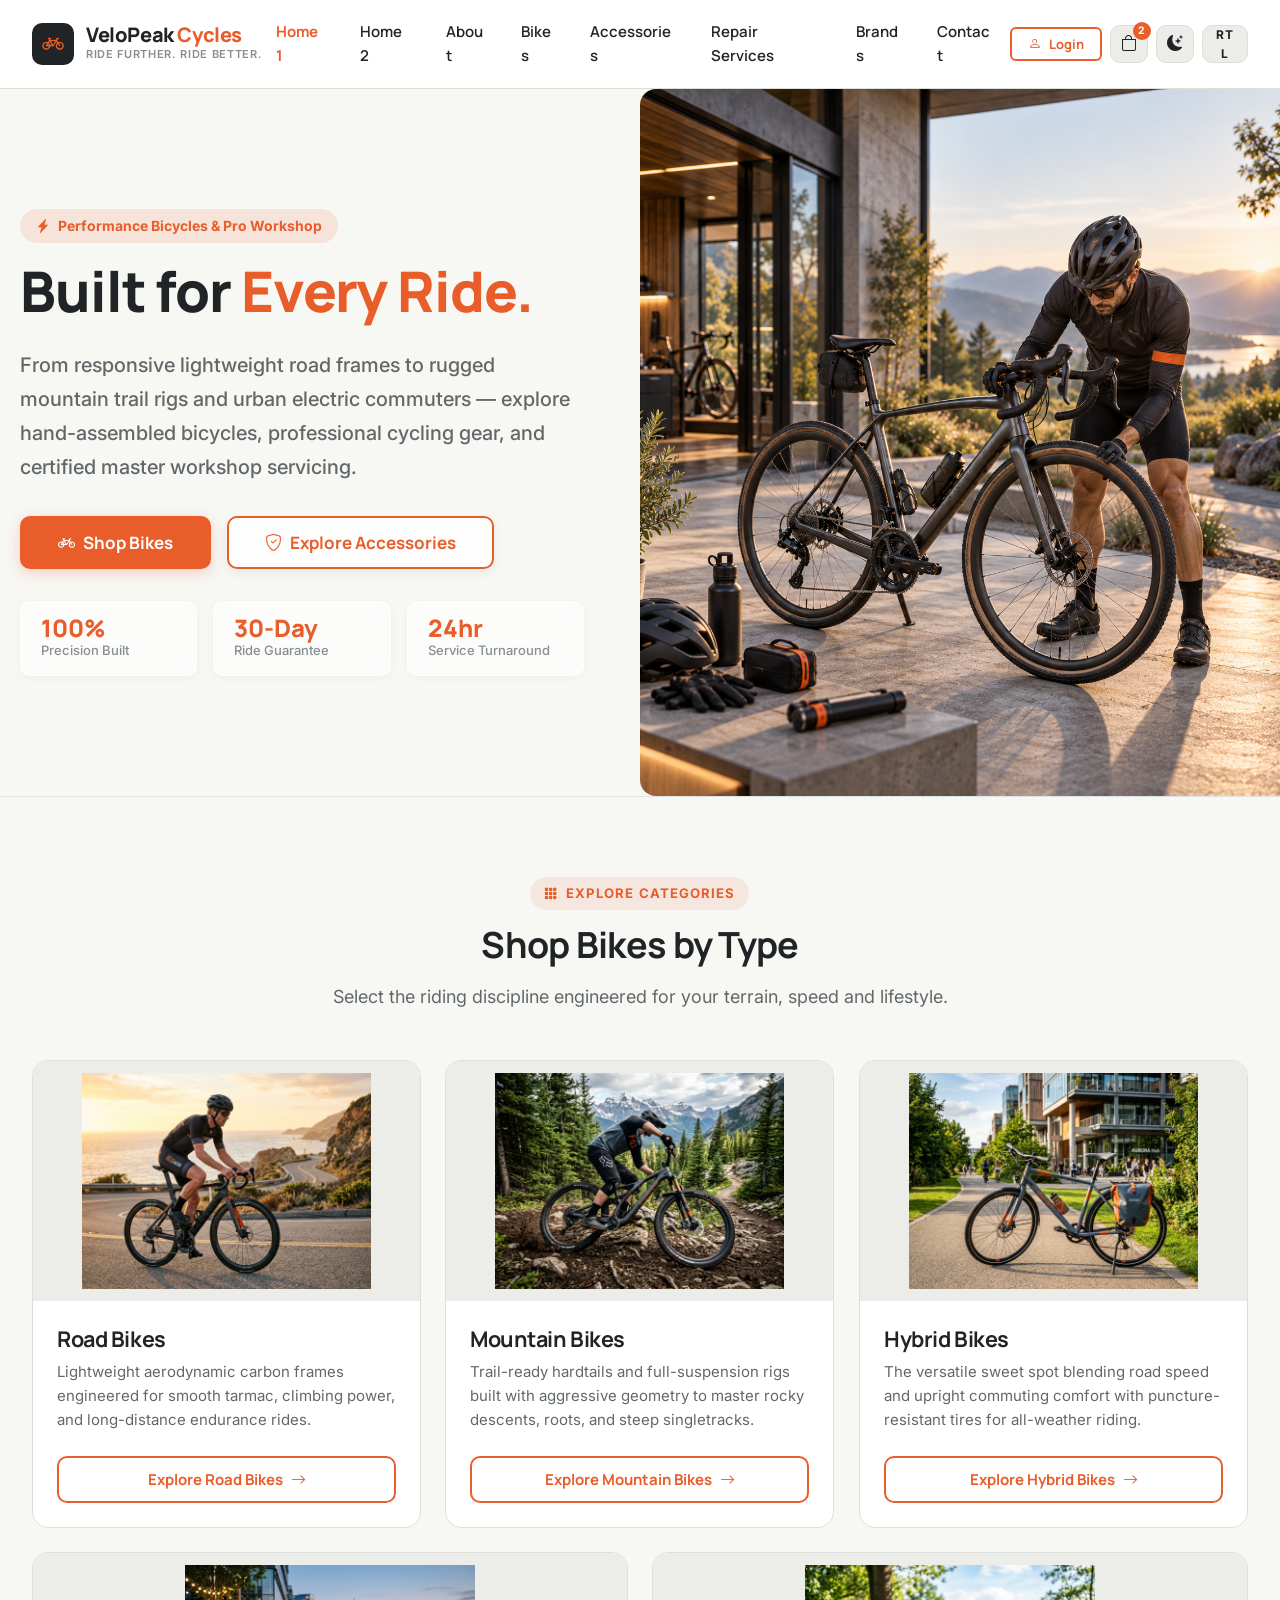
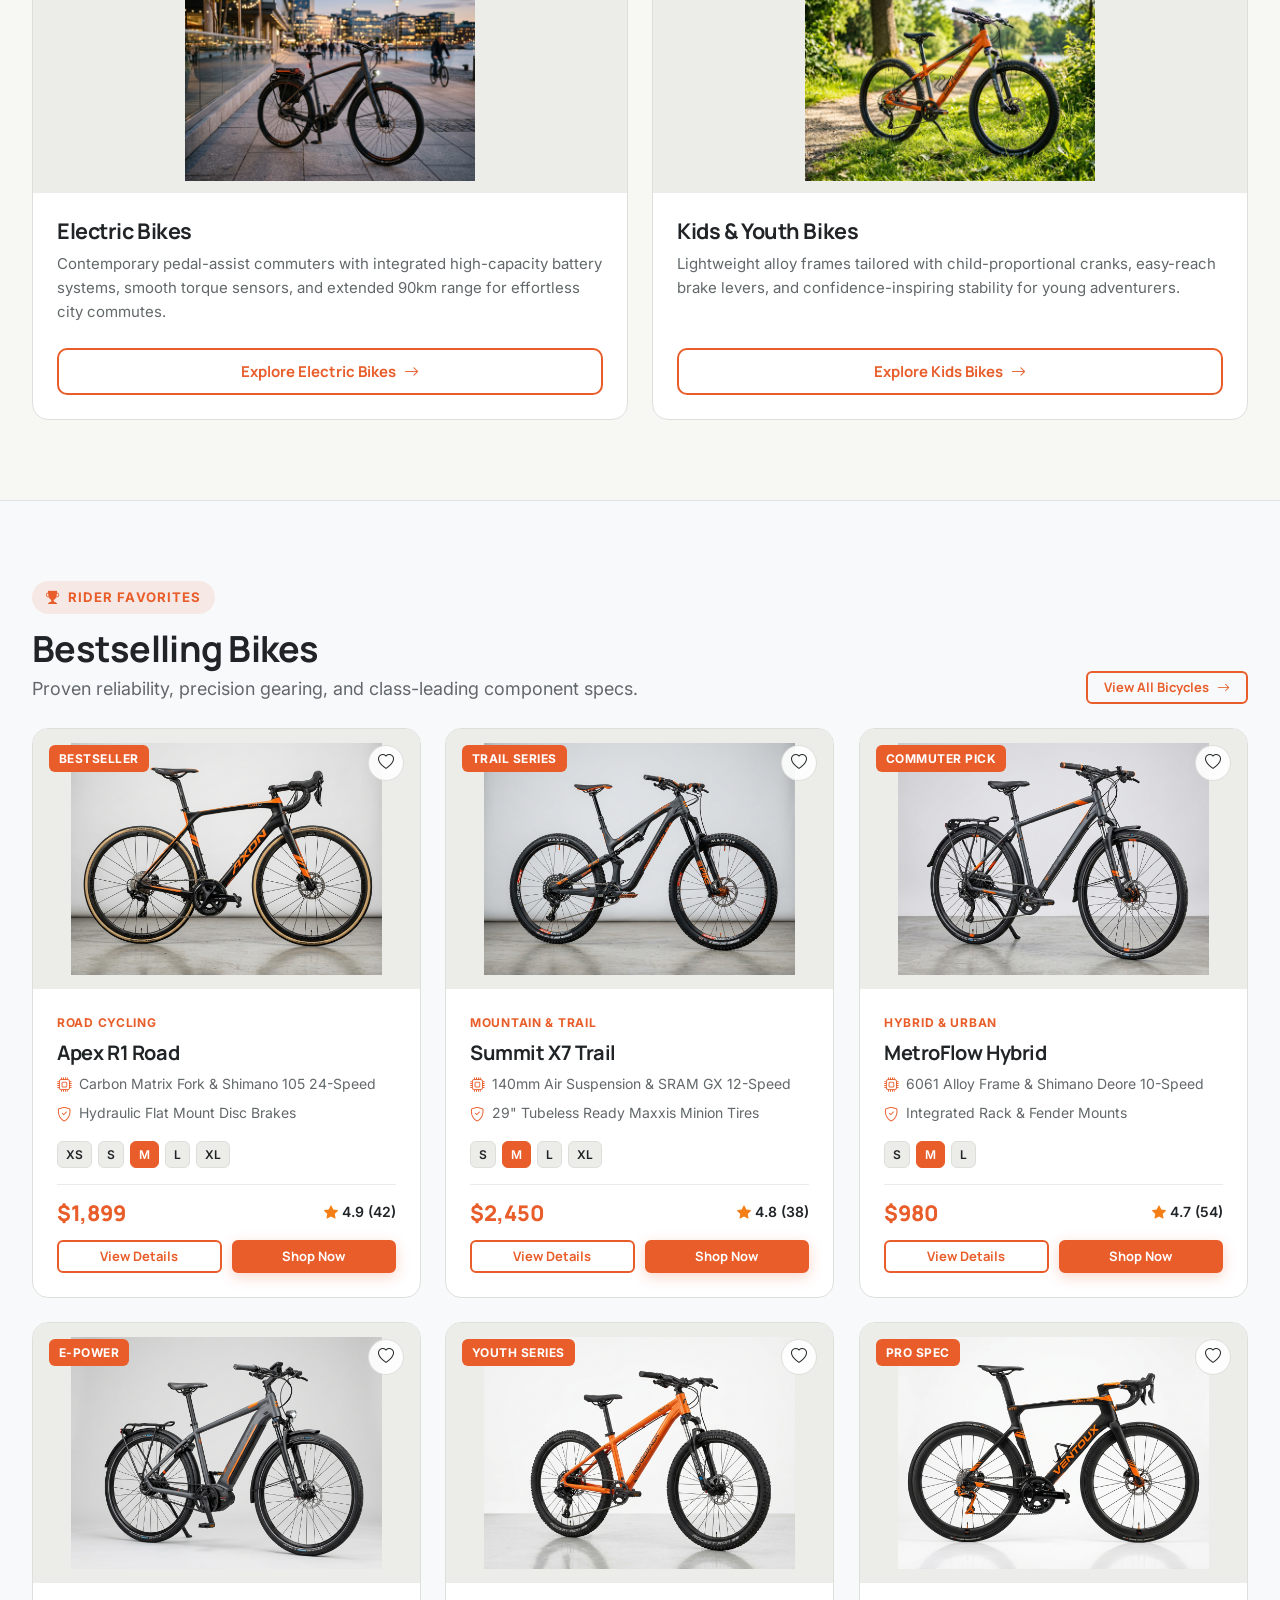
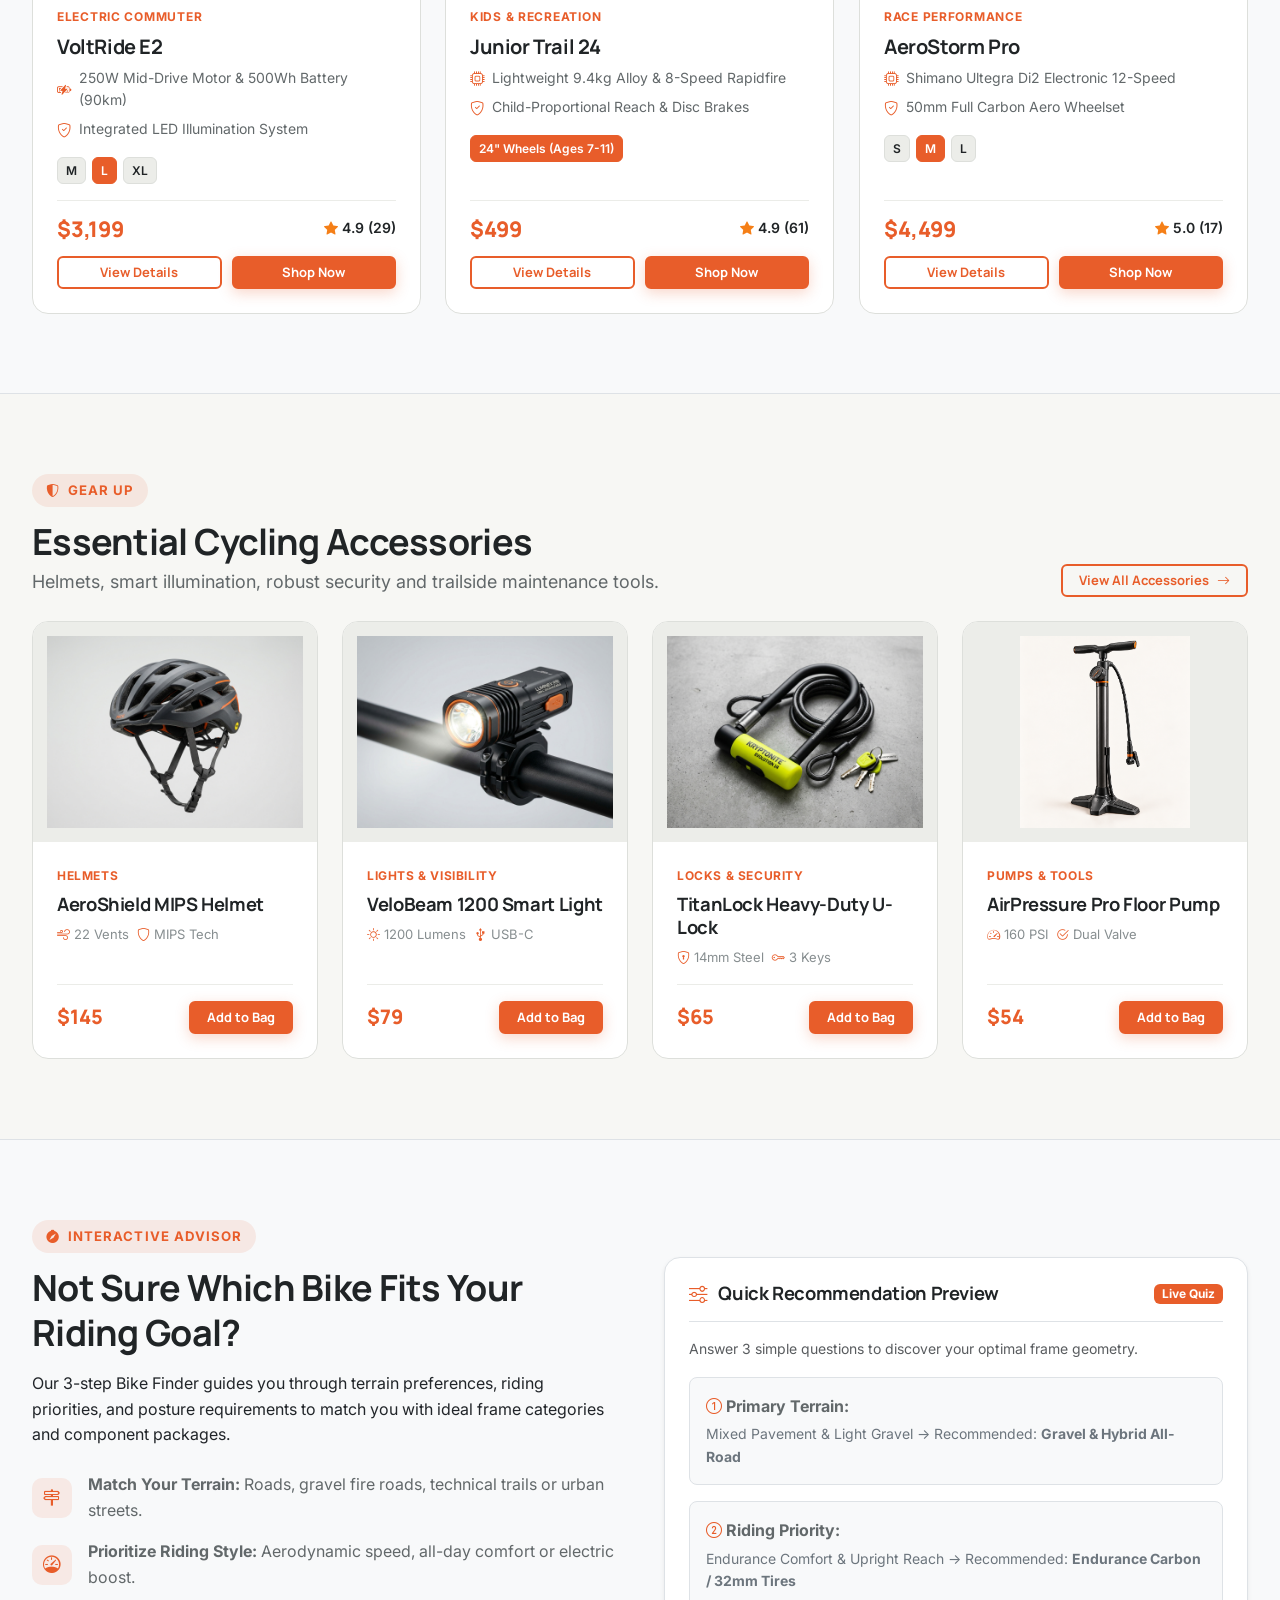
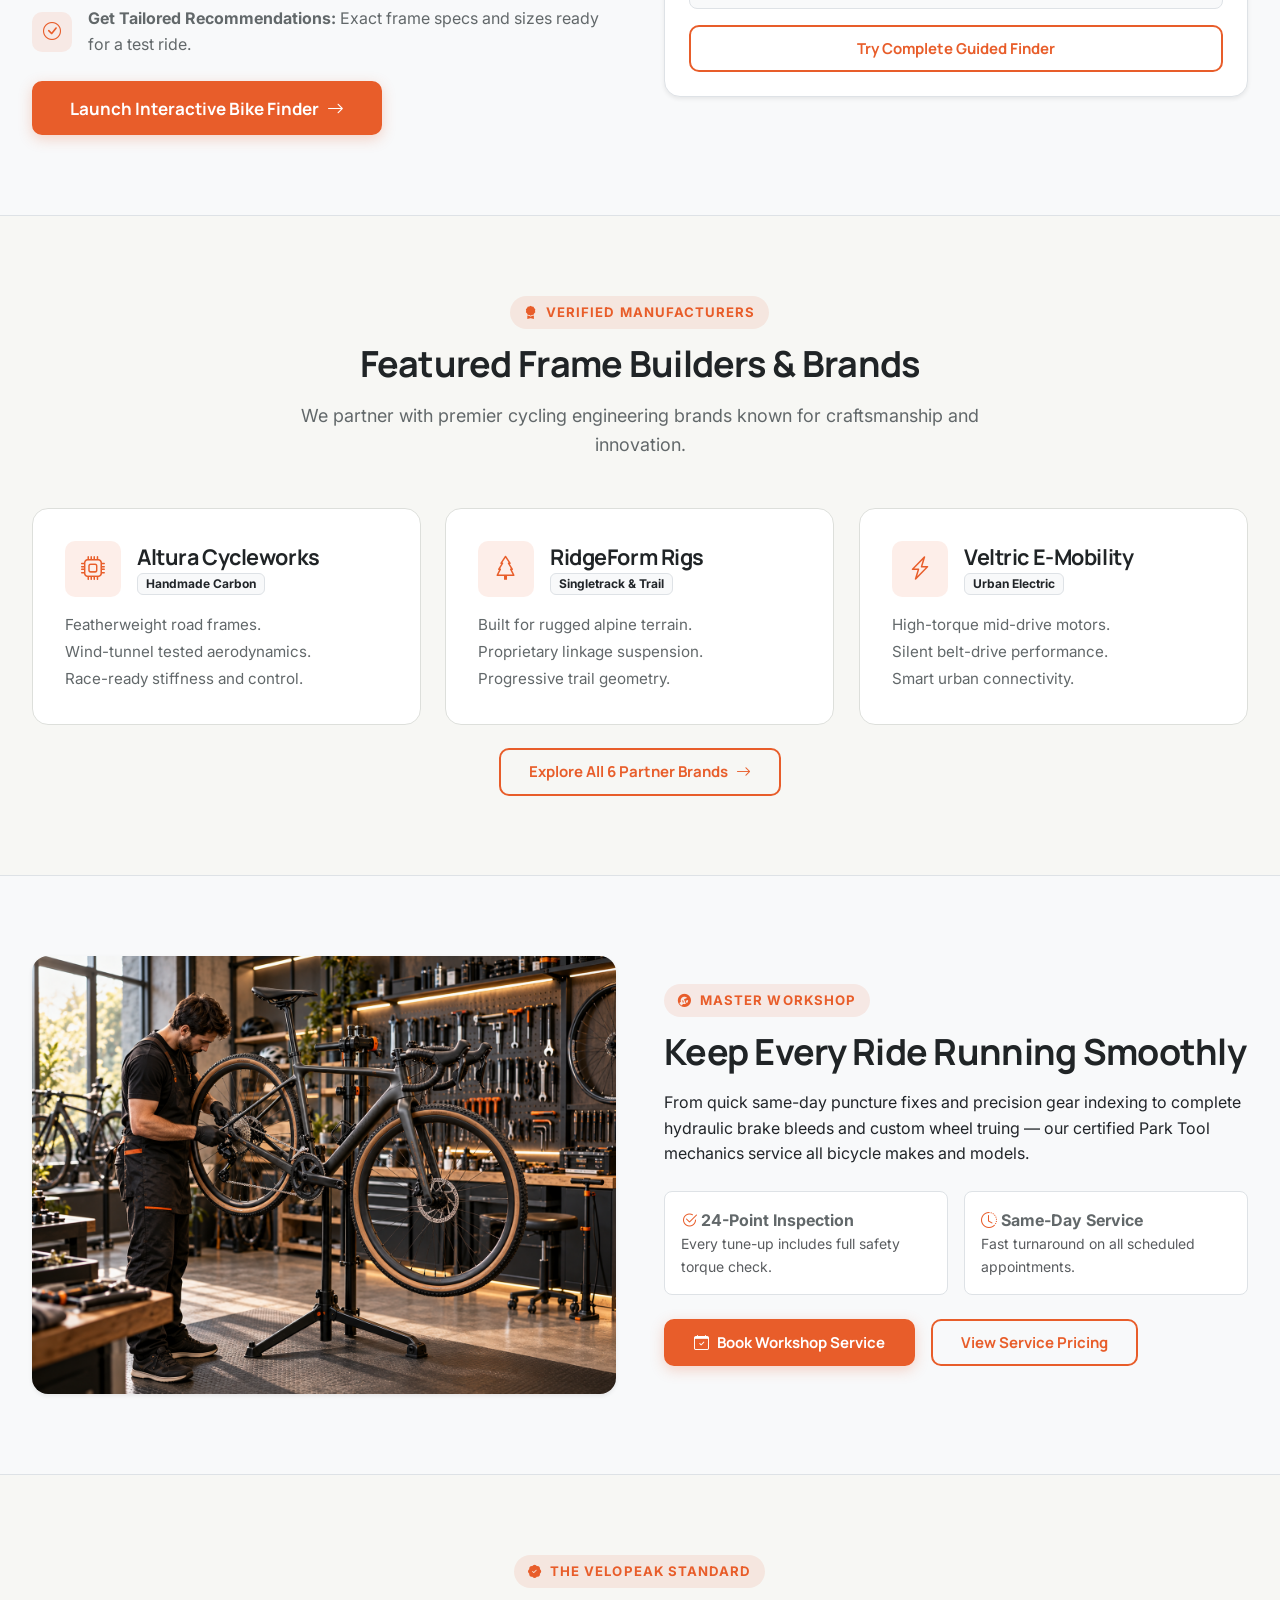
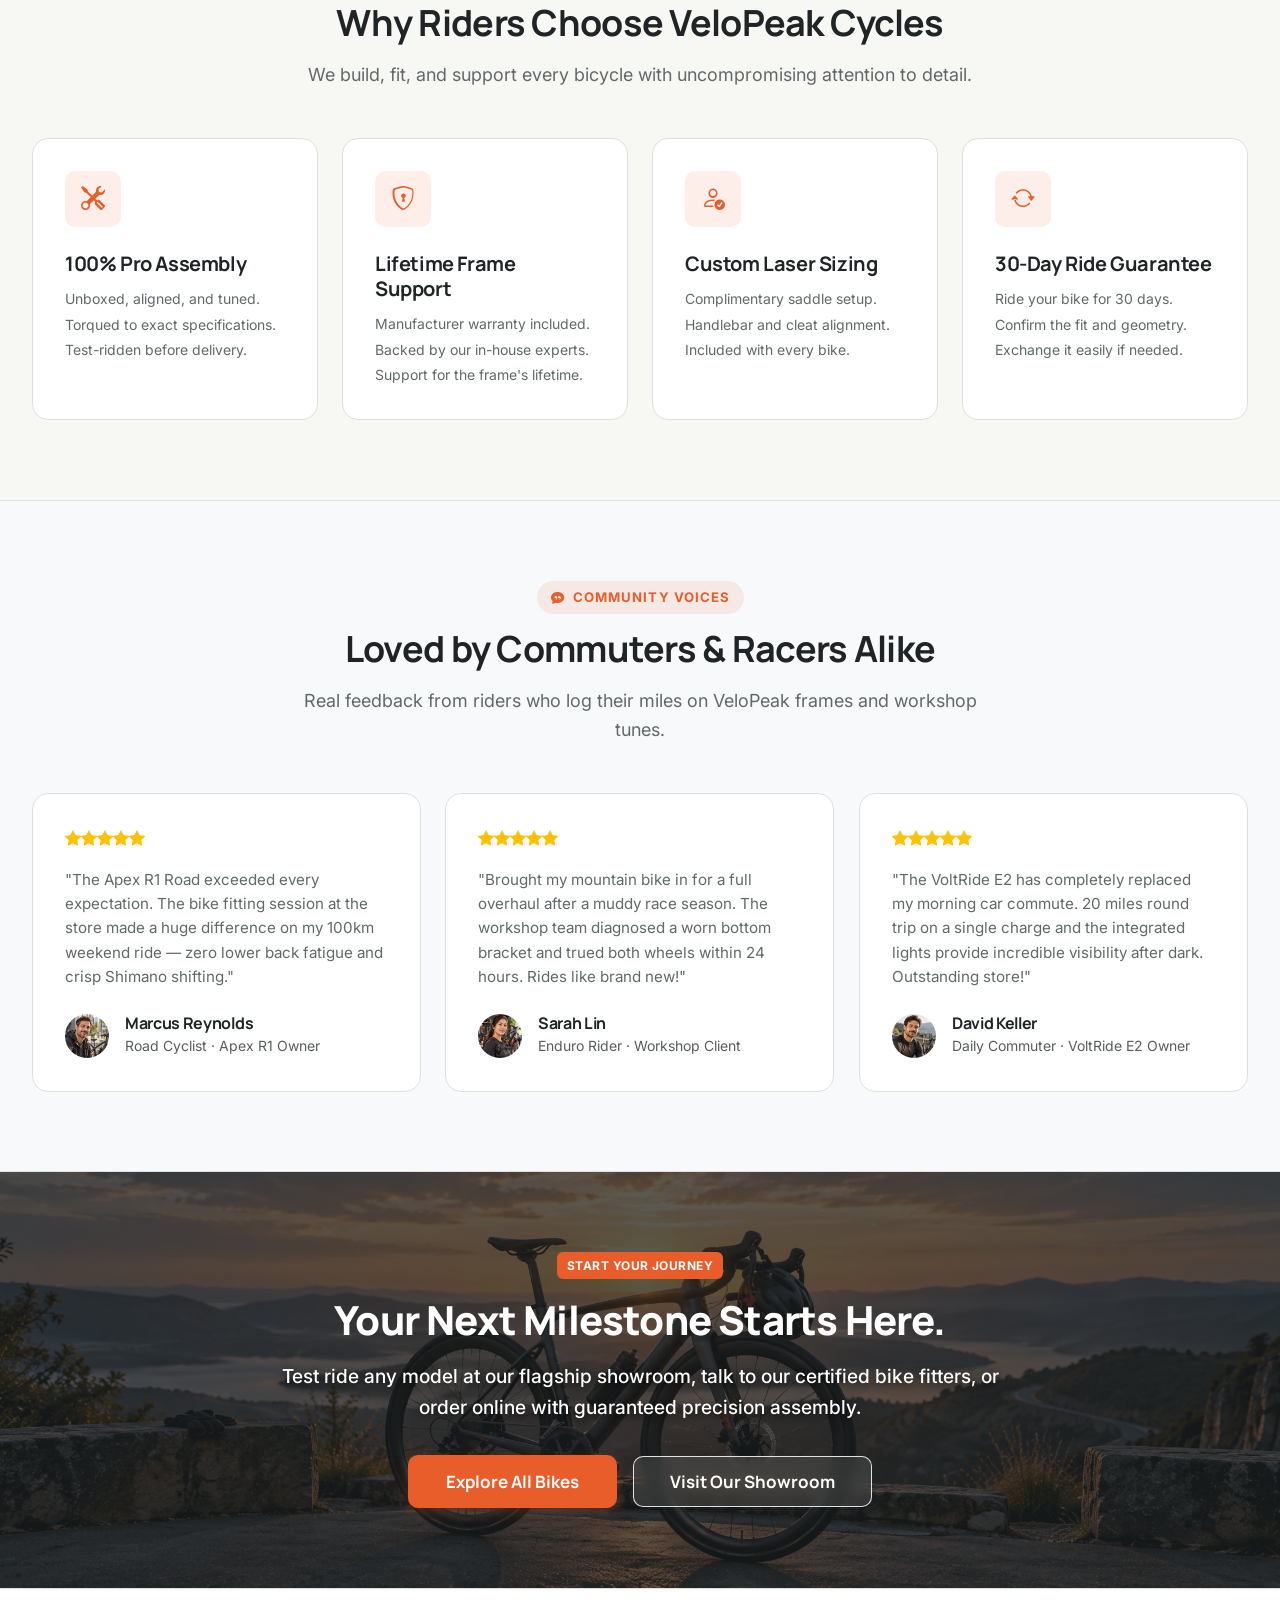
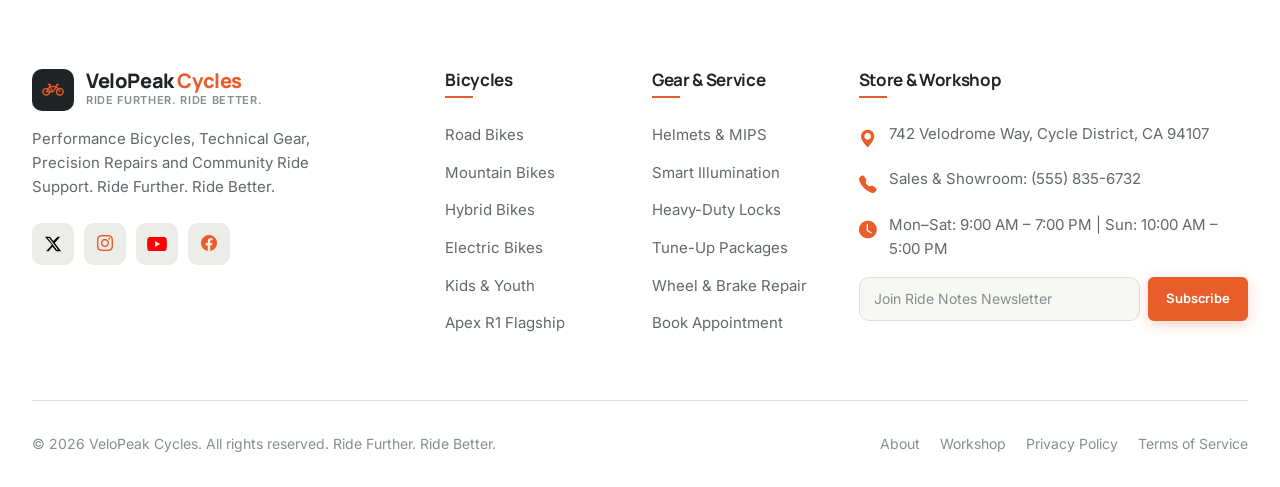
==== index.html @ 01ef1c29 "initial changes committed" ====
<!DOCTYPE html>
<html lang="en" data-theme="light" dir="ltr">

<head>
  <meta charset="UTF-8">
  <meta name="viewport" content="width=device-width, initial-scale=1.0">
  <title>VeloPeak Cycles | Premium Bicycles, Cycling Gear & Master Workshop</title>
  <meta name="description"
    content="Ride Further. Ride Better. VeloPeak Cycles offers premium Road, Mountain, Hybrid, Electric and Kids bikes, cycling accessories, and certified repair services.">

  <!-- Favicon -->
  <link rel="icon" type="image/svg+xml" href="assets/images/favicon.svg">
  <link rel="apple-touch-icon" href="assets/images/favicon.svg">

  <!-- Bootstrap 5 CSS & Bootstrap Icons -->
  <link href="https://cdn.jsdelivr.net/npm/bootstrap@5.3.3/dist/css/bootstrap.min.css" rel="stylesheet">
  <link rel="stylesheet" href="https://cdn.jsdelivr.net/npm/bootstrap-icons@1.11.3/font/bootstrap-icons.min.css">

  <!-- Modular CSS Architecture -->
  <link rel="stylesheet" href="css/main.css">
  <link rel="stylesheet" href="css/header.css">
  <link rel="stylesheet" href="css/buttons.css">
  <link rel="stylesheet" href="css/bikes.css">
  <link rel="stylesheet" href="css/accessories.css">
  <link rel="stylesheet" href="css/services.css">
  <link rel="stylesheet" href="css/filters.css">
  <link rel="stylesheet" href="css/forms.css">
  <link rel="stylesheet" href="css/auth.css">
  <link rel="stylesheet" href="css/footer.css">
  <link rel="stylesheet" href="css/dark-theme.css">
  <link rel="stylesheet" href="css/rtl.css">
  <link rel="stylesheet" href="css/desktop.css">
  <link rel="stylesheet" href="css/tablet.css">
  <link rel="stylesheet" href="css/mobile.css">
</head>

<body>

  <!-- ==================== HEADER ==================== -->
  <header class="site-header">
    <div class="site-container">
      <nav class="navbar navbar-expand-lg navbar-light">
        <!-- Brand Logo & Tagline -->
        <a class="navbar-brand" href="index.html" id="brand-logo-link">
          <div class="brand-logo-icon">
            <i class="bi bi-bicycle"></i>
          </div>
          <div class="brand-text-group">
            <span class="brand-name">VeloPeak <span>Cycles</span></span>
            <span class="brand-tagline">Ride Further. Ride Better.</span>
          </div>
        </a>

        <!-- Desktop Navigation -->
        <div class="collapse navbar-collapse justify-content-center" id="navbarMain">
          <ul class="navbar-nav mb-2 mb-lg-0 gap-1">
            <li class="nav-item">
              <a class="nav-link active" href="index.html" id="nav-home-1">Home 1</a>
            </li>
            <li class="nav-item">
              <a class="nav-link" href="home-2.html" id="nav-home-2">Home 2</a>
            </li>
            <li class="nav-item">
              <a class="nav-link" href="about.html" id="nav-about">About</a>
            </li>
            <li class="nav-item">
              <a class="nav-link" href="bikes.html" id="nav-bikes">Bikes</a>
            </li>
            <li class="nav-item">
              <a class="nav-link" href="accessories.html" id="nav-accessories">Accessories</a>
            </li>
            <li class="nav-item">
              <a class="nav-link" href="services.html" id="nav-services">Repair Services</a>
            </li>
            <li class="nav-item">
              <a class="nav-link" href="brands.html" id="nav-brands">Brands</a>
            </li>
            <li class="nav-item">
              <a class="nav-link" href="contact.html" id="nav-contact">Contact</a>
            </li>
          </ul>
        </div>

        <!-- Controls: Login, Theme, RTL, Cart, Mobile Toggle -->
        <div class="header-actions">
          <a href="login.html" class="btn-custom btn-secondary-custom btn-sm-custom d-none d-sm-inline-flex"
            id="header-login-btn">
            <i class="bi bi-person"></i> Login
          </a>

          <a href="bikes.html" class="header-action-btn" title="View Cart" id="header-cart-btn">
            <i class="bi bi-bag"></i>
            <span class="badge-pill cart-count-badge">2</span>
          </a>

          <button type="button" class="header-action-btn theme-toggle-btn" title="Toggle Dark/Light Mode"
            id="theme-toggle">
            <i class="bi bi-moon-stars-fill"></i>
          </button>

          <button type="button" class="header-action-btn rtl-toggle-btn" title="Toggle RTL/LTR" id="rtl-toggle">
            <span>RTL</span>
          </button>

          <button class="navbar-toggler header-action-btn d-lg-none" type="button" data-bs-toggle="offcanvas"
            data-bs-target="#mobileMenuOffcanvas" aria-controls="mobileMenuOffcanvas" aria-label="Toggle navigation"
            id="mobile-menu-btn">
            <i class="bi bi-list fs-5"></i>
          </button>
        </div>
      </nav>
    </div>
  </header>

  <!-- Mobile Offcanvas Menu -->
  <div class="offcanvas offcanvas-start" tabindex="-1" id="mobileMenuOffcanvas" aria-labelledby="mobileMenuLabel">
    <div class="offcanvas-header">
      <div class="d-flex align-items-center gap-2">
        <div class="brand-logo-icon" style="width:36px;height:36px;font-size:1.1rem;">
          <i class="bi bi-bicycle"></i>
        </div>
        <div class="brand-text-group">
          <span class="brand-name fs-5">VeloPeak <span>Cycles</span></span>
          <span class="brand-tagline">Ride Further. Ride Better.</span>
        </div>
      </div>
      <button type="button" class="btn-close text-reset" data-bs-dismiss="offcanvas" aria-label="Close"></button>
    </div>
    <div class="offcanvas-body">
      <div class="d-flex flex-column mb-4">
        <a class="offcanvas-nav-link active" href="index.html">Home 1 <i class="bi bi-chevron-right"></i></a>
        <a class="offcanvas-nav-link" href="home-2.html">Home 2 <i class="bi bi-chevron-right"></i></a>
        <a class="offcanvas-nav-link" href="about.html">About <i class="bi bi-chevron-right"></i></a>
        <a class="offcanvas-nav-link" href="bikes.html">Bikes <i class="bi bi-chevron-right"></i></a>
        <a class="offcanvas-nav-link" href="accessories.html">Accessories <i class="bi bi-chevron-right"></i></a>
        <a class="offcanvas-nav-link" href="services.html">Repair Services <i class="bi bi-chevron-right"></i></a>
        <a class="offcanvas-nav-link" href="brands.html">Brands <i class="bi bi-chevron-right"></i></a>
        <a class="offcanvas-nav-link" href="contact.html">Contact <i class="bi bi-chevron-right"></i></a>
      </div>
      <div class="mt-auto pt-3 border-top header-actions-drawer">
        <a href="login.html" class="btn-custom btn-secondary-custom btn-sm-custom">
          <i class="bi bi-person"></i> Login
        </a>
        <a href="bikes.html" class="header-action-btn" title="View Cart">
          <i class="bi bi-bag"></i>
          <span class="badge-pill cart-count-badge">2</span>
        </a>
        <button type="button" class="header-action-btn theme-toggle-btn" title="Toggle Dark/Light Mode">
          <i class="bi bi-moon-stars-fill"></i>
        </button>
        <button type="button" class="header-action-btn rtl-toggle-btn" title="Toggle RTL/LTR">
          <span>RTL</span>
        </button>
      </div>
    </div>
  </div>

  <main>
    <!-- ==================== HERO SECTION ==================== -->
    <section class="hero-section home-split-hero border-bottom">
      <img src="assets/images/hero/home1-banner.png" alt="VeloPeak Performance Bicycles" class="hero-banner-bg">
      <div class="site-container">
        <div class="row align-items-center">
          <div class="col-lg-7 col-xl-6 hero-content hero-content-card">
            <div class="hero-tag">
              <i class="bi bi-lightning-charge-fill"></i> Performance Bicycles & Pro Workshop
            </div>
            <h1 class="hero-title">
              Built for <span>Every Ride.</span>
            </h1>
            <p class="hero-subtitle">
              From responsive lightweight road frames to rugged mountain trail rigs and urban electric commuters —
              explore hand-assembled bicycles, professional cycling gear, and certified master workshop servicing.
            </p>
            <div class="d-flex flex-wrap gap-3 mb-4">
              <a href="bikes.html" class="btn-custom btn-primary-custom btn-lg-custom" id="hero-shop-bikes-btn">
                <i class="bi bi-bicycle"></i> Shop Bikes
              </a>
              <a href="accessories.html" class="btn-custom btn-secondary-custom btn-lg-custom"
                id="hero-explore-acc-btn">
                <i class="bi bi-shield-check"></i> Explore Accessories
              </a>
            </div>

            <!-- Stats Bar -->
            <div class="row g-3 pt-2 hero-stats-row">
              <div class="col-4">
                <div class="hero-stat-badge">
                  <div class="hero-stat-number">100%</div>
                  <div class="hero-stat-label">Precision Built</div>
                </div>
              </div>
              <div class="col-4">
                <div class="hero-stat-badge">
                  <div class="hero-stat-number">30-Day</div>
                  <div class="hero-stat-label">Ride Guarantee</div>
                </div>
              </div>
              <div class="col-4">
                <div class="hero-stat-badge">
                  <div class="hero-stat-number">24hr</div>
                  <div class="hero-stat-label">Service Turnaround</div>
                </div>
              </div>
            </div>
          </div>
        </div>
      </div>
    </section>

    <!-- ==================== 1. SHOP BIKES BY TYPE ==================== -->
    <section class="section-padding" id="categories-section">
      <div class="site-container">
        <div class="section-header text-center">
          <span class="section-badge"><i class="bi bi-grid-3x3-gap-fill"></i> Explore Categories</span>
          <h2 class="section-title">Shop Bikes by Type</h2>
          <p class="section-subtitle">Select the riding discipline engineered for your terrain, speed and lifestyle.</p>
        </div>

        <div class="row g-4 home-category-grid">
          <!-- Road Bikes -->
          <div class="col-lg-4 col-md-6">
            <div class="category-card">
              <div class="category-card-img-wrapper">
                <img src="assets/images/bikes/cat-road.jpg" alt="Road Bikes" class="category-card-img">
              </div>
              <div class="category-card-body">
                <h3 class="category-card-title">Road Bikes</h3>
                <p class="category-card-desc">Lightweight aerodynamic carbon frames engineered for smooth tarmac,
                  climbing power, and long-distance endurance rides.</p>
                <div class="category-card-footer">
                  <a href="bikes.html?type=road" class="btn-custom btn-secondary-custom w-100">Explore Road Bikes <i
                      class="bi bi-arrow-right"></i></a>
                </div>
              </div>
            </div>
          </div>

          <!-- Mountain Bikes -->
          <div class="col-lg-4 col-md-6">
            <div class="category-card">
              <div class="category-card-img-wrapper">
                <img src="assets/images/bikes/cat-mountain.jpg" alt="Mountain Bikes" class="category-card-img">
              </div>
              <div class="category-card-body">
                <h3 class="category-card-title">Mountain Bikes</h3>
                <p class="category-card-desc">Trail-ready hardtails and full-suspension rigs built with aggressive
                  geometry to master rocky descents, roots, and steep singletracks.</p>
                <div class="category-card-footer">
                  <a href="bikes.html?type=mountain" class="btn-custom btn-secondary-custom w-100">Explore Mountain
                    Bikes <i class="bi bi-arrow-right"></i></a>
                </div>
              </div>
            </div>
          </div>

          <!-- Hybrid Bikes -->
          <div class="col-lg-4 col-md-6">
            <div class="category-card">
              <div class="category-card-img-wrapper">
                <img src="assets/images/bikes/cat-hybrid.jpg" alt="Hybrid Bikes" class="category-card-img">
              </div>
              <div class="category-card-body">
                <h3 class="category-card-title">Hybrid Bikes</h3>
                <p class="category-card-desc">The versatile sweet spot blending road speed and upright commuting comfort
                  with puncture-resistant tires for all-weather riding.</p>
                <div class="category-card-footer">
                  <a href="bikes.html?type=hybrid" class="btn-custom btn-secondary-custom w-100">Explore Hybrid Bikes <i
                      class="bi bi-arrow-right"></i></a>
                </div>
              </div>
            </div>
          </div>

          <!-- Electric Bikes -->
          <div class="col-lg-6 col-md-6">
            <div class="category-card">
              <div class="category-card-img-wrapper">
                <img src="assets/images/bikes/cat-electric.jpg" alt="Electric Bikes" class="category-card-img">
              </div>
              <div class="category-card-body">
                <h3 class="category-card-title">Electric Bikes</h3>
                <p class="category-card-desc">Contemporary pedal-assist commuters with integrated high-capacity battery
                  systems, smooth torque sensors, and extended 90km range for effortless city commutes.</p>
                <div class="category-card-footer">
                  <a href="bikes.html?type=electric" class="btn-custom btn-secondary-custom w-100">Explore Electric
                    Bikes <i class="bi bi-arrow-right"></i></a>
                </div>
              </div>
            </div>
          </div>

          <!-- Kids Bikes -->
          <div class="col-lg-6 col-md-12">
            <div class="category-card">
              <div class="category-card-img-wrapper">
                <img src="assets/images/bikes/cat-kids.jpg" alt="Kids Bikes" class="category-card-img">
              </div>
              <div class="category-card-body">
                <h3 class="category-card-title">Kids & Youth Bikes</h3>
                <p class="category-card-desc">Lightweight alloy frames tailored with child-proportional cranks,
                  easy-reach brake levers, and confidence-inspiring stability for young adventurers.</p>
                <div class="category-card-footer">
                  <a href="bikes.html?type=kids" class="btn-custom btn-secondary-custom w-100">Explore Kids Bikes <i
                      class="bi bi-arrow-right"></i></a>
                </div>
              </div>
            </div>
          </div>
        </div>
      </div>
    </section>

    <!-- ==================== 2. BESTSELLING BIKES ==================== -->
    <section class="section-padding bg-light border-top border-bottom" id="bestselling-section">
      <div class="site-container">
        <div class="d-flex flex-wrap align-items-end justify-content-between mb-4">
          <div>
            <span class="section-badge"><i class="bi bi-trophy-fill"></i> Rider Favorites</span>
            <h2 class="section-title mb-1">Bestselling Bikes</h2>
            <p class="section-subtitle">Proven reliability, precision gearing, and class-leading component specs.</p>
          </div>
          <a href="bikes.html" class="btn-custom btn-secondary-custom btn-sm-custom mt-3 mt-md-0">
            View All Bicycles <i class="bi bi-arrow-right"></i>
          </a>
        </div>

        <div class="row g-4 bestselling-grid">
          <!-- Bike 1: Apex R1 Road -->
          <div class="col-lg-4 col-md-6">
            <div class="product-card">
              <span class="badge-custom badge-primary product-card-badge">Bestseller</span>
              <button class="product-card-wishlist" title="Save to wishlist"><i class="bi bi-heart"></i></button>
              <div class="product-card-img-wrapper">
                <img src="assets/images/bikes/road-apex-r1.jpg" alt="Apex R1 Road" class="product-card-img">
              </div>
              <div class="product-card-body">
                <span class="product-category-tag">Road Cycling</span>
                <h3 class="product-card-title"><a href="bike-details.html">Apex R1 Road</a></h3>
                <ul class="product-specs-list">
                  <li class="product-specs-item"><i class="bi bi-cpu"></i> Carbon Matrix Fork & Shimano 105 24-Speed
                  </li>
                  <li class="product-specs-item"><i class="bi bi-shield-check"></i> Hydraulic Flat Mount Disc Brakes
                  </li>
                </ul>
                <div class="product-size-pills">
                  <span class="size-pill">XS</span>
                  <span class="size-pill">S</span>
                  <span class="size-pill selected">M</span>
                  <span class="size-pill">L</span>
                  <span class="size-pill">XL</span>
                </div>
                <div class="product-meta-row">
                  <div class="product-price">$1,899</div>
                  <div class="product-rating"><i class="bi bi-star-fill"></i> 4.9 (42)</div>
                </div>
                <div class="product-card-actions">
                  <a href="bike-details.html" class="btn-custom btn-secondary-custom btn-sm-custom">View Details</a>
                  <button type="button" class="btn-custom btn-primary-custom btn-sm-custom add-to-cart-btn"
                    data-name="Apex R1 Road">Shop Now</button>
                </div>
              </div>
            </div>
          </div>

          <!-- Bike 2: Summit X7 Trail -->
          <div class="col-lg-4 col-md-6">
            <div class="product-card">
              <span class="badge-custom badge-secondary product-card-badge">Trail Series</span>
              <button class="product-card-wishlist" title="Save to wishlist"><i class="bi bi-heart"></i></button>
              <div class="product-card-img-wrapper">
                <img src="assets/images/bikes/mtb-summit-x7.jpg" alt="Summit X7 Trail" class="product-card-img">
              </div>
              <div class="product-card-body">
                <span class="product-category-tag">Mountain & Trail</span>
                <h3 class="product-card-title"><a href="bike-details.html">Summit X7 Trail</a></h3>
                <ul class="product-specs-list">
                  <li class="product-specs-item"><i class="bi bi-cpu"></i> 140mm Air Suspension & SRAM GX 12-Speed</li>
                  <li class="product-specs-item"><i class="bi bi-shield-check"></i> 29" Tubeless Ready Maxxis Minion
                    Tires</li>
                </ul>
                <div class="product-size-pills">
                  <span class="size-pill">S</span>
                  <span class="size-pill selected">M</span>
                  <span class="size-pill">L</span>
                  <span class="size-pill">XL</span>
                </div>
                <div class="product-meta-row">
                  <div class="product-price">$2,450</div>
                  <div class="product-rating"><i class="bi bi-star-fill"></i> 4.8 (38)</div>
                </div>
                <div class="product-card-actions">
                  <a href="bike-details.html" class="btn-custom btn-secondary-custom btn-sm-custom">View Details</a>
                  <button type="button" class="btn-custom btn-primary-custom btn-sm-custom add-to-cart-btn"
                    data-name="Summit X7 Trail">Shop Now</button>
                </div>
              </div>
            </div>
          </div>

          <!-- Bike 3: MetroFlow Hybrid -->
          <div class="col-lg-4 col-md-6">
            <div class="product-card">
              <span class="badge-custom badge-primary product-card-badge">Commuter Pick</span>
              <button class="product-card-wishlist" title="Save to wishlist"><i class="bi bi-heart"></i></button>
              <div class="product-card-img-wrapper">
                <img src="assets/images/bikes/hybrid-metroflow.jpg" alt="MetroFlow Hybrid" class="product-card-img">
              </div>
              <div class="product-card-body">
                <span class="product-category-tag">Hybrid & Urban</span>
                <h3 class="product-card-title"><a href="bike-details.html">MetroFlow Hybrid</a></h3>
                <ul class="product-specs-list">
                  <li class="product-specs-item"><i class="bi bi-cpu"></i> 6061 Alloy Frame & Shimano Deore 10-Speed
                  </li>
                  <li class="product-specs-item"><i class="bi bi-shield-check"></i> Integrated Rack & Fender Mounts</li>
                </ul>
                <div class="product-size-pills">
                  <span class="size-pill">S</span>
                  <span class="size-pill selected">M</span>
                  <span class="size-pill">L</span>
                </div>
                <div class="product-meta-row">
                  <div class="product-price">$980</div>
                  <div class="product-rating"><i class="bi bi-star-fill"></i> 4.7 (54)</div>
                </div>
                <div class="product-card-actions">
                  <a href="bike-details.html" class="btn-custom btn-secondary-custom btn-sm-custom">View Details</a>
                  <button type="button" class="btn-custom btn-primary-custom btn-sm-custom add-to-cart-btn"
                    data-name="MetroFlow Hybrid">Shop Now</button>
                </div>
              </div>
            </div>
          </div>

          <!-- Bike 4: VoltRide E2 -->
          <div class="col-lg-4 col-md-6">
            <div class="product-card">
              <span class="badge-custom badge-stock product-card-badge">E-Power</span>
              <button class="product-card-wishlist" title="Save to wishlist"><i class="bi bi-heart"></i></button>
              <div class="product-card-img-wrapper">
                <img src="assets/images/bikes/ebike-voltride.jpg" alt="VoltRide E2" class="product-card-img">
              </div>
              <div class="product-card-body">
                <span class="product-category-tag">Electric Commuter</span>
                <h3 class="product-card-title"><a href="bike-details.html">VoltRide E2</a></h3>
                <ul class="product-specs-list">
                  <li class="product-specs-item"><i class="bi bi-battery-charging"></i> 250W Mid-Drive Motor & 500Wh
                    Battery (90km)</li>
                  <li class="product-specs-item"><i class="bi bi-shield-check"></i> Integrated LED Illumination System
                  </li>
                </ul>
                <div class="product-size-pills">
                  <span class="size-pill">M</span>
                  <span class="size-pill selected">L</span>
                  <span class="size-pill">XL</span>
                </div>
                <div class="product-meta-row">
                  <div class="product-price">$3,199</div>
                  <div class="product-rating"><i class="bi bi-star-fill"></i> 4.9 (29)</div>
                </div>
                <div class="product-card-actions">
                  <a href="bike-details.html" class="btn-custom btn-secondary-custom btn-sm-custom">View Details</a>
                  <button type="button" class="btn-custom btn-primary-custom btn-sm-custom add-to-cart-btn"
                    data-name="VoltRide E2">Shop Now</button>
                </div>
              </div>
            </div>
          </div>

          <!-- Bike 5: Junior Trail 24 -->
          <div class="col-lg-4 col-md-6">
            <div class="product-card">
              <span class="badge-custom badge-secondary product-card-badge">Youth Series</span>
              <button class="product-card-wishlist" title="Save to wishlist"><i class="bi bi-heart"></i></button>
              <div class="product-card-img-wrapper">
                <img src="assets/images/bikes/kids-trail-24.jpg" alt="Junior Trail 24" class="product-card-img">
              </div>
              <div class="product-card-body">
                <span class="product-category-tag">Kids & Recreation</span>
                <h3 class="product-card-title"><a href="bike-details.html">Junior Trail 24</a></h3>
                <ul class="product-specs-list">
                  <li class="product-specs-item"><i class="bi bi-cpu"></i> Lightweight 9.4kg Alloy & 8-Speed Rapidfire
                  </li>
                  <li class="product-specs-item"><i class="bi bi-shield-check"></i> Child-Proportional Reach & Disc
                    Brakes</li>
                </ul>
                <div class="product-size-pills">
                  <span class="size-pill selected">24" Wheels (Ages 7-11)</span>
                </div>
                <div class="product-meta-row">
                  <div class="product-price">$499</div>
                  <div class="product-rating"><i class="bi bi-star-fill"></i> 4.9 (61)</div>
                </div>
                <div class="product-card-actions">
                  <a href="bike-details.html" class="btn-custom btn-secondary-custom btn-sm-custom">View Details</a>
                  <button type="button" class="btn-custom btn-primary-custom btn-sm-custom add-to-cart-btn"
                    data-name="Junior Trail 24">Shop Now</button>
                </div>
              </div>
            </div>
          </div>

          <!-- Bike 6: AeroStorm Pro -->
          <div class="col-lg-4 col-md-6">
            <div class="product-card">
              <span class="badge-custom badge-primary product-card-badge">Pro Spec</span>
              <button class="product-card-wishlist" title="Save to wishlist"><i class="bi bi-heart"></i></button>
              <div class="product-card-img-wrapper">
                <img src="assets/images/bikes/road-aero-pro.jpg" alt="AeroStorm Pro" class="product-card-img">
              </div>
              <div class="product-card-body">
                <span class="product-category-tag">Race Performance</span>
                <h3 class="product-card-title"><a href="bike-details.html">AeroStorm Pro</a></h3>
                <ul class="product-specs-list">
                  <li class="product-specs-item"><i class="bi bi-cpu"></i> Shimano Ultegra Di2 Electronic 12-Speed</li>
                  <li class="product-specs-item"><i class="bi bi-shield-check"></i> 50mm Full Carbon Aero Wheelset</li>
                </ul>
                <div class="product-size-pills">
                  <span class="size-pill">S</span>
                  <span class="size-pill selected">M</span>
                  <span class="size-pill">L</span>
                </div>
                <div class="product-meta-row">
                  <div class="product-price">$4,499</div>
                  <div class="product-rating"><i class="bi bi-star-fill"></i> 5.0 (17)</div>
                </div>
                <div class="product-card-actions">
                  <a href="bike-details.html" class="btn-custom btn-secondary-custom btn-sm-custom">View Details</a>
                  <button type="button" class="btn-custom btn-primary-custom btn-sm-custom add-to-cart-btn"
                    data-name="AeroStorm Pro">Shop Now</button>
                </div>
              </div>
            </div>
          </div>
        </div>
      </div>
    </section>

    <!-- ==================== 3. ESSENTIAL CYCLING ACCESSORIES ==================== -->
    <section class="section-padding" id="accessories-preview-section">
      <div class="site-container">
        <div class="d-flex flex-wrap align-items-end justify-content-between mb-4">
          <div>
            <span class="section-badge"><i class="bi bi-shield-shaded"></i> Gear Up</span>
            <h2 class="section-title mb-1">Essential Cycling Accessories</h2>
            <p class="section-subtitle">Helmets, smart illumination, robust security and trailside maintenance tools.
            </p>
          </div>
          <a href="accessories.html" class="btn-custom btn-secondary-custom btn-sm-custom mt-3 mt-md-0">
            View All Accessories <i class="bi bi-arrow-right"></i>
          </a>
        </div>

        <div class="row g-4">
          <!-- Accessory 1 -->
          <div class="col-lg-3 col-md-6">
            <div class="accessory-card">
              <div class="accessory-card-img-wrapper">
                <img src="assets/images/accessories/helmet-aero.jpg" alt="AeroShield MIPS Helmet"
                  class="accessory-card-img">
              </div>
              <div class="accessory-card-body">
                <span class="accessory-category">Helmets</span>
                <h3 class="accessory-card-title"><a href="accessory-details.html">AeroShield MIPS Helmet</a></h3>
                <div class="accessory-meta-specs">
                  <span class="accessory-spec-item"><i class="bi bi-wind text-primary"></i> 22 Vents</span>
                  <span class="accessory-spec-item"><i class="bi bi-shield text-primary"></i> MIPS Tech</span>
                </div>
                <div class="accessory-card-footer">
                  <div class="accessory-price">$145</div>
                  <button type="button" class="btn-custom btn-primary-custom btn-sm-custom add-to-cart-btn"
                    data-name="AeroShield MIPS Helmet">Add to Bag</button>
                </div>
              </div>
            </div>
          </div>

          <!-- Accessory 2 -->
          <div class="col-lg-3 col-md-6">
            <div class="accessory-card">
              <div class="accessory-card-img-wrapper">
                <img src="assets/images/accessories/light-lumen-1200.jpg" alt="VeloBeam 1200 Smart Light"
                  class="accessory-card-img">
              </div>
              <div class="accessory-card-body">
                <span class="accessory-category">Lights & Visibility</span>
                <h3 class="accessory-card-title"><a href="accessory-details.html">VeloBeam 1200 Smart Light</a></h3>
                <div class="accessory-meta-specs">
                  <span class="accessory-spec-item"><i class="bi bi-brightness-high text-primary"></i> 1200
                    Lumens</span>
                  <span class="accessory-spec-item"><i class="bi bi-usb-symbol text-primary"></i> USB-C</span>
                </div>
                <div class="accessory-card-footer">
                  <div class="accessory-price">$79</div>
                  <button type="button" class="btn-custom btn-primary-custom btn-sm-custom add-to-cart-btn"
                    data-name="VeloBeam 1200 Light">Add to Bag</button>
                </div>
              </div>
            </div>
          </div>

          <!-- Accessory 3 -->
          <div class="col-lg-3 col-md-6">
            <div class="accessory-card">
              <div class="accessory-card-img-wrapper">
                <img src="assets/images/accessories/lock-secure-u.jpg" alt="TitanLock Heavy-Duty U-Lock"
                  class="accessory-card-img">
              </div>
              <div class="accessory-card-body">
                <span class="accessory-category">Locks & Security</span>
                <h3 class="accessory-card-title"><a href="accessory-details.html">TitanLock Heavy-Duty U-Lock</a></h3>
                <div class="accessory-meta-specs">
                  <span class="accessory-spec-item"><i class="bi bi-shield-lock text-primary"></i> 14mm Steel</span>
                  <span class="accessory-spec-item"><i class="bi bi-key text-primary"></i> 3 Keys</span>
                </div>
                <div class="accessory-card-footer">
                  <div class="accessory-price">$65</div>
                  <button type="button" class="btn-custom btn-primary-custom btn-sm-custom add-to-cart-btn"
                    data-name="TitanLock U-Lock">Add to Bag</button>
                </div>
              </div>
            </div>
          </div>

          <!-- Accessory 4 -->
          <div class="col-lg-3 col-md-6">
            <div class="accessory-card">
              <div class="accessory-card-img-wrapper">
                <img src="assets/images/pages/air_pump.png" alt="AirPressure Pro Floor Pump"
                  class="accessory-card-img">
              </div>
              <div class="accessory-card-body">
                <span class="accessory-category">Pumps & Tools</span>
                <h3 class="accessory-card-title"><a href="accessory-details.html">AirPressure Pro Floor Pump</a></h3>
                <div class="accessory-meta-specs">
                  <span class="accessory-spec-item"><i class="bi bi-speedometer2 text-primary"></i> 160 PSI</span>
                  <span class="accessory-spec-item"><i class="bi bi-check2-circle text-primary"></i> Dual Valve</span>
                </div>
                <div class="accessory-card-footer">
                  <div class="accessory-price">$54</div>
                  <button type="button" class="btn-custom btn-primary-custom btn-sm-custom add-to-cart-btn"
                    data-name="AirPressure Floor Pump">Add to Bag</button>
                </div>
              </div>
            </div>
          </div>
        </div>
      </div>
    </section>

    <!-- ==================== 4. FIND YOUR PERFECT RIDE (QUICK FINDER) ==================== -->
    <section class="section-padding bg-light border-top border-bottom">
      <div class="site-container">
        <div class="row align-items-center g-5">
          <div class="col-lg-6">
            <span class="section-badge"><i class="bi bi-compass-fill"></i> Interactive Advisor</span>
            <h2 class="section-title">Not Sure Which Bike Fits Your Riding Goal?</h2>
            <p class="text-body mb-4">
              Our 3-step Bike Finder guides you through terrain preferences, riding priorities, and posture requirements
              to match you with ideal frame categories and component packages.
            </p>
            <div class="d-flex flex-column gap-3 mb-4">
              <div class="d-flex align-items-center gap-3">
                <div class="feature-icon-wrapper mb-0" style="width:40px;height:40px;font-size:1.1rem;"><i
                    class="bi bi-signpost-2"></i></div>
                <div><strong>Match Your Terrain:</strong> Roads, gravel fire roads, technical trails or urban streets.
                </div>
              </div>
              <div class="d-flex align-items-center gap-3">
                <div class="feature-icon-wrapper mb-0" style="width:40px;height:40px;font-size:1.1rem;"><i
                    class="bi bi-speedometer"></i></div>
                <div><strong>Prioritize Riding Style:</strong> Aerodynamic speed, all-day comfort or electric boost.
                </div>
              </div>
              <div class="d-flex align-items-center gap-3">
                <div class="feature-icon-wrapper mb-0" style="width:40px;height:40px;font-size:1.1rem;"><i
                    class="bi bi-check-circle"></i></div>
                <div><strong>Get Tailored Recommendations:</strong> Exact frame specs and sizes ready for a test ride.
                </div>
              </div>
            </div>
            <a href="home-2.html#bike-finder-section" class="btn-custom btn-primary-custom btn-lg-custom">
              Launch Interactive Bike Finder <i class="bi bi-arrow-right"></i>
            </a>
          </div>
          <div class="col-lg-6">
            <div class="p-4 bg-white rounded-4 border shadow-sm">
              <div class="d-flex align-items-center justify-content-between border-bottom pb-3 mb-3">
                <h5 class="mb-0"><i class="bi bi-sliders text-primary me-2"></i> Quick Recommendation Preview</h5>
                <span class="badge bg-primary text-white">Live Quiz</span>
              </div>
              <p class="text-muted small">Answer 3 simple questions to discover your optimal frame geometry.</p>
              <div class="p-3 bg-light rounded-3 mb-3 border">
                <div class="fw-bold mb-1"><i class="bi bi-1-circle text-primary"></i> Primary Terrain:</div>
                <div class="text-secondary small">Mixed Pavement & Light Gravel → Recommended: <strong>Gravel & Hybrid
                    All-Road</strong></div>
              </div>
              <div class="p-3 bg-light rounded-3 mb-3 border">
                <div class="fw-bold mb-1"><i class="bi bi-2-circle text-primary"></i> Riding Priority:</div>
                <div class="text-secondary small">Endurance Comfort & Upright Reach → Recommended: <strong>Endurance
                    Carbon / 32mm Tires</strong></div>
              </div>
              <a href="home-2.html#bike-finder-section" class="btn-custom btn-secondary-custom w-100">Try Complete
                Guided Finder</a>
            </div>
          </div>
        </div>
      </div>
    </section>

    <!-- ==================== 5. FEATURED BRANDS ==================== -->
    <section class="section-padding">
      <div class="site-container">
        <div class="section-header text-center">
          <span class="section-badge"><i class="bi bi-award-fill"></i> Verified Manufacturers</span>
          <h2 class="section-title">Featured Frame Builders & Brands</h2>
          <p class="section-subtitle">We partner with premier cycling engineering brands known for craftsmanship and
            innovation.</p>
        </div>

        <div class="row g-4">
          <!-- Brand 1 -->
          <div class="col-lg-4 col-md-6">
            <div class="feature-card">
              <div class="d-flex align-items-center gap-3 mb-3">
                <div class="feature-icon-wrapper mb-0"><i class="bi bi-cpu"></i></div>
                <div>
                  <h4 class="mb-0">Altura Cycleworks</h4>
                  <span class="badge bg-light text-dark border">Handmade Carbon</span>
                </div>
              </div>
              <p class="feature-desc featured-brand-desc">
                <span>Featherweight road frames.</span>
                <span>Wind-tunnel tested aerodynamics.</span>
                <span>Race-ready stiffness and control.</span>
              </p>
            </div>
          </div>

          <!-- Brand 2 -->
          <div class="col-lg-4 col-md-6">
            <div class="feature-card">
              <div class="d-flex align-items-center gap-3 mb-3">
                <div class="feature-icon-wrapper mb-0"><i class="bi bi-tree"></i></div>
                <div>
                  <h4 class="mb-0">RidgeForm Rigs</h4>
                  <span class="badge bg-light text-dark border">Singletrack & Trail</span>
                </div>
              </div>
              <p class="feature-desc featured-brand-desc">
                <span>Built for rugged alpine terrain.</span>
                <span>Proprietary linkage suspension.</span>
                <span>Progressive trail geometry.</span>
              </p>
            </div>
          </div>

          <!-- Brand 3 -->
          <div class="col-lg-4 col-md-6">
            <div class="feature-card">
              <div class="d-flex align-items-center gap-3 mb-3">
                <div class="feature-icon-wrapper mb-0"><i class="bi bi-lightning-charge"></i></div>
                <div>
                  <h4 class="mb-0">Veltric E-Mobility</h4>
                  <span class="badge bg-light text-dark border">Urban Electric</span>
                </div>
              </div>
              <p class="feature-desc featured-brand-desc">
                <span>High-torque mid-drive motors.</span>
                <span>Silent belt-drive performance.</span>
                <span>Smart urban connectivity.</span>
              </p>
            </div>
          </div>
        </div>

        <div class="text-center mt-4">
          <a href="brands.html" class="btn-custom btn-secondary-custom">
            Explore All 6 Partner Brands <i class="bi bi-arrow-right"></i>
          </a>
        </div>
      </div>
    </section>

    <!-- ==================== 6. PROFESSIONAL BIKE REPAIRS ==================== -->
    <section class="section-padding bg-light border-top border-bottom" id="repairs-preview-section">
      <div class="site-container">
        <div class="row align-items-center g-5">
          <div class="col-lg-6">
            <img src="assets/images/pages/masters_workshop.png" alt="VeloPeak Master Repair Workshop"
              class="img-fluid rounded-4 shadow-sm w-100">
          </div>
          <div class="col-lg-6">
            <span class="section-badge"><i class="bi bi-wrench-adjustable-circle-fill"></i> Master Workshop</span>
            <h2 class="section-title">Keep Every Ride Running Smoothly</h2>
            <p class="text-body mb-4">
              From quick same-day puncture fixes and precision gear indexing to complete hydraulic brake bleeds and
              custom wheel truing — our certified Park Tool mechanics service all bicycle makes and models.
            </p>

            <div class="row g-3 mb-4">
              <div class="col-sm-6">
                <div class="p-3 bg-white rounded-3 border">
                  <div class="fw-bold text-heading"><i class="bi bi-check2-circle text-primary"></i> 24-Point Inspection
                  </div>
                  <div class="text-muted small">Every tune-up includes full safety torque check.</div>
                </div>
              </div>
              <div class="col-sm-6">
                <div class="p-3 bg-white rounded-3 border">
                  <div class="fw-bold text-heading"><i class="bi bi-clock-history text-primary"></i> Same-Day Service
                  </div>
                  <div class="text-muted small">Fast turnaround on all scheduled appointments.</div>
                </div>
              </div>
            </div>

            <div class="d-flex flex-wrap gap-3">
              <a href="services.html" class="btn-custom btn-primary-custom" id="home-book-service-btn">
                <i class="bi bi-calendar-check"></i> Book Workshop Service
              </a>
              <a href="services.html#pricing-section" class="btn-custom btn-secondary-custom">
                View Service Pricing
              </a>
            </div>
          </div>
        </div>
      </div>
    </section>

    <!-- ==================== 7. WHY CHOOSE VELOPEAK ==================== -->
    <section class="section-padding">
      <div class="site-container">
        <div class="section-header text-center">
          <span class="section-badge"><i class="bi bi-patch-check-fill"></i> The VeloPeak Standard</span>
          <h2 class="section-title">Why Riders Choose VeloPeak Cycles</h2>
          <p class="section-subtitle">We build, fit, and support every bicycle with uncompromising attention to detail.
          </p>
        </div>

        <div class="row g-4 velopeak-standard-grid">
          <!-- Pillar 1 -->
          <div class="col-lg-3 col-md-6">
            <div class="feature-card">
              <div class="feature-icon-wrapper"><i class="bi bi-tools"></i></div>
              <h4 class="feature-title">100% Pro Assembly</h4>
              <p class="feature-desc benefit-copy">
                <span>Unboxed, aligned, and tuned.</span>
                <span>Torqued to exact specifications.</span>
                <span>Test-ridden before delivery.</span>
              </p>
            </div>
          </div>

          <!-- Pillar 2 -->
          <div class="col-lg-3 col-md-6">
            <div class="feature-card">
              <div class="feature-icon-wrapper"><i class="bi bi-shield-lock"></i></div>
              <h4 class="feature-title">Lifetime Frame Support</h4>
              <p class="feature-desc benefit-copy">
                <span>Manufacturer warranty included.</span>
                <span>Backed by our in-house experts.</span>
                <span>Support for the frame's lifetime.</span>
              </p>
            </div>
          </div>

          <!-- Pillar 3 -->
          <div class="col-lg-3 col-md-6">
            <div class="feature-card">
              <div class="feature-icon-wrapper"><i class="bi bi-person-check"></i></div>
              <h4 class="feature-title">Custom Laser Sizing</h4>
              <p class="feature-desc benefit-copy">
                <span>Complimentary saddle setup.</span>
                <span>Handlebar and cleat alignment.</span>
                <span>Included with every bike.</span>
              </p>
            </div>
          </div>

          <!-- Pillar 4 -->
          <div class="col-lg-3 col-md-6">
            <div class="feature-card">
              <div class="feature-icon-wrapper"><i class="bi bi-arrow-repeat"></i></div>
              <h4 class="feature-title">30-Day Ride Guarantee</h4>
              <p class="feature-desc benefit-copy">
                <span>Ride your bike for 30 days.</span>
                <span>Confirm the fit and geometry.</span>
                <span>Exchange it easily if needed.</span>
              </p>
            </div>
          </div>
        </div>
      </div>
    </section>

    <!-- ==================== 8. RIDER REVIEWS ==================== -->
    <section class="section-padding bg-light border-top border-bottom">
      <div class="site-container">
        <div class="section-header text-center">
          <span class="section-badge"><i class="bi bi-chat-quote-fill"></i> Community Voices</span>
          <h2 class="section-title">Loved by Commuters & Racers Alike</h2>
          <p class="section-subtitle">Real feedback from riders who log their miles on VeloPeak frames and workshop
            tunes.</p>
        </div>

        <div class="row g-4">
          <!-- Review 1 -->
          <div class="col-lg-4 col-md-6">
            <div class="feature-card">
              <div class="d-flex text-warning mb-3">
                <i class="bi bi-star-fill"></i><i class="bi bi-star-fill"></i><i class="bi bi-star-fill"></i><i
                  class="bi bi-star-fill"></i><i class="bi bi-star-fill"></i>
              </div>
              <p class="feature-desc mb-4">"The Apex R1 Road exceeded every expectation. The bike fitting session at the
                store made a huge difference on my 100km weekend ride — zero lower back fatigue and crisp Shimano
                shifting."</p>
              <div class="mt-auto d-flex align-items-center gap-3">
                <img src="assets/images/pages/marcus.png" alt="Marcus Reynolds"
                  class="rounded-circle object-fit-cover" style="width:44px;height:44px;">
                <div>
                  <h6 class="mb-0">Marcus Reynolds</h6>
                  <span class="text-muted small">Road Cyclist · Apex R1 Owner</span>
                </div>
              </div>
            </div>
          </div>

          <!-- Review 2 -->
          <div class="col-lg-4 col-md-6">
            <div class="feature-card">
              <div class="d-flex text-warning mb-3">
                <i class="bi bi-star-fill"></i><i class="bi bi-star-fill"></i><i class="bi bi-star-fill"></i><i
                  class="bi bi-star-fill"></i><i class="bi bi-star-fill"></i>
              </div>
              <p class="feature-desc mb-4">"Brought my mountain bike in for a full overhaul after a muddy race season.
                The workshop team diagnosed a worn bottom bracket and trued both wheels within 24 hours. Rides like
                brand new!"</p>
              <div class="mt-auto d-flex align-items-center gap-3">
                <img src="assets/images/pages/sarah.png" alt="Sarah Lin"
                  class="rounded-circle object-fit-cover" style="width:44px;height:44px;">
                <div>
                  <h6 class="mb-0">Sarah Lin</h6>
                  <span class="text-muted small">Enduro Rider · Workshop Client</span>
                </div>
              </div>
            </div>
          </div>

          <!-- Review 3 -->
          <div class="col-lg-4 col-md-12">
            <div class="feature-card">
              <div class="d-flex text-warning mb-3">
                <i class="bi bi-star-fill"></i><i class="bi bi-star-fill"></i><i class="bi bi-star-fill"></i><i
                  class="bi bi-star-fill"></i><i class="bi bi-star-fill"></i>
              </div>
              <p class="feature-desc mb-4">"The VoltRide E2 has completely replaced my morning car commute. 20 miles
                round trip on a single charge and the integrated lights provide incredible visibility after dark.
                Outstanding store!"</p>
              <div class="mt-auto d-flex align-items-center gap-3">
                <img src="assets/images/pages/david_keller.png" alt="David Keller"
                  class="rounded-circle object-fit-cover" style="width:44px;height:44px;">
                <div>
                  <h6 class="mb-0">David Keller</h6>
                  <span class="text-muted small">Daily Commuter · VoltRide E2 Owner</span>
                </div>
              </div>
            </div>
          </div>
        </div>
      </div>
    </section>

    <!-- ==================== 9. FINAL CTA BANNER ==================== -->
    <section class="cta-banner-section">
      <img src="assets/images/cta/home1-cta.png" alt="Sunrise road cycling" class="cta-banner-bg">
      <div class="site-container">
        <div class="cta-banner-content">
          <span class="badge-custom badge-primary mb-3">Start Your Journey</span>
          <h2 class="cta-banner-title">Your Next Milestone Starts Here.</h2>
          <p class="cta-banner-text">
            Test ride any model at our flagship showroom, talk to our certified bike fitters, or order online with
            guaranteed precision assembly.
          </p>
          <div class="d-flex flex-wrap justify-content-center gap-3">
            <a href="bikes.html" class="btn-custom btn-primary-custom btn-lg-custom">Explore All Bikes</a>
            <a href="contact.html" class="btn-custom btn-dark-outline btn-lg-custom">Visit Our Showroom</a>
          </div>
        </div>
      </div>
    </section>
  </main>

  <!-- ==================== FOOTER ==================== -->
  <footer class="site-footer">
    <div class="site-container">
      <div class="row g-4">
        <!-- Brand Col -->
        <div class="col-lg-4 col-md-6 footer-brand-col">
          <a class="footer-logo" href="index.html">
            <div class="brand-logo-icon">
              <i class="bi bi-bicycle"></i>
            </div>
            <div class="brand-text-group">
              <span class="brand-name">VeloPeak <span>Cycles</span></span>
              <span class="brand-tagline">Ride Further. Ride Better.</span>
            </div>
          </a>
          <p class="footer-tagline-text">
            Performance Bicycles, Technical Gear, Precision Repairs and Community Ride Support. Ride Further. Ride
            Better.
          </p>
          <div class="footer-social-links">
            <a href="#" class="footer-social-btn" aria-label="Twitter / X"><svg width="18" height="18" viewBox="0 0 24 24" xmlns="http://www.w3.org/2000/svg"><path d="M18.244 2.25h3.308l-7.227 8.26 8.502 11.24H16.17l-4.714-6.231-5.401 6.231H2.747l7.73-8.835L1.254 2.25H8.08l4.259 5.629L18.244 2.25zm-1.161 17.52h1.833L7.084 4.126H5.117L17.083 19.77z" fill="#000000"/></svg></a>
            <a href="#" class="footer-social-btn" title="Instagram" aria-label="Instagram"><i
                class="bi bi-instagram"></i></a>
            <a href="#" class="footer-social-btn" title="YouTube" aria-label="YouTube"><svg width="20" height="14" viewBox="0 0 24 17" xmlns="http://www.w3.org/2000/svg"><path d="M23.495 2.205a3.02 3.02 0 0 0-2.122-2.137C19.545 0 12 0 12 0s-7.545 0-9.373.068a3.02 3.02 0 0 0-2.122 2.137C0 3.964 0 8.5 0 8.5s0 4.536.505 6.295a3.02 3.02 0 0 0 2.122 2.137C4.455 17 12 17 12 17s7.545 0 9.373-.068a3.02 3.02 0 0 0 2.122-2.137C24 13.036 24 8.5 24 8.5s0-4.536-.505-6.295zM9.545 12.068V4.932L15.818 8.5l-6.273 3.568z" fill="#FF0000"/></svg></a>
            <a href="#" class="footer-social-btn" title="Facebook" aria-label="Facebook"><i
                class="bi bi-facebook"></i></a>
          </div>
        </div>

        <!-- Quick Links: Bicycles -->
        <div class="col-lg-2 col-md-6 col-6">
          <h4 class="footer-heading">Bicycles</h4>
          <ul class="footer-nav-list">
            <li><a href="bikes.html?type=road" class="footer-nav-link">Road Bikes</a></li>
            <li><a href="bikes.html?type=mountain" class="footer-nav-link">Mountain Bikes</a></li>
            <li><a href="bikes.html?type=hybrid" class="footer-nav-link">Hybrid Bikes</a></li>
            <li><a href="bikes.html?type=electric" class="footer-nav-link">Electric Bikes</a></li>
            <li><a href="bikes.html?type=kids" class="footer-nav-link">Kids & Youth</a></li>
            <li><a href="bike-details.html" class="footer-nav-link">Apex R1 Flagship</a></li>
          </ul>
        </div>

        <!-- Quick Links: Gear & Workshop -->
        <div class="col-lg-2 col-md-6 col-6">
          <h4 class="footer-heading">Gear & Service</h4>
          <ul class="footer-nav-list">
            <li><a href="accessories.html" class="footer-nav-link">Helmets & MIPS</a></li>
            <li><a href="accessories.html" class="footer-nav-link">Smart Illumination</a></li>
            <li><a href="accessories.html" class="footer-nav-link">Heavy-Duty Locks</a></li>
            <li><a href="services.html" class="footer-nav-link">Tune-Up Packages</a></li>
            <li><a href="services.html#individual-repairs" class="footer-nav-link">Wheel & Brake Repair</a></li>
            <li><a href="services.html#booking-section" class="footer-nav-link">Book Appointment</a></li>
          </ul>
        </div>

        <!-- Store Hours & Workshop Contact -->
        <div class="col-lg-4 col-md-6">
          <h4 class="footer-heading">Store & Workshop</h4>
          <ul class="footer-contact-list mb-3">
            <li class="footer-contact-item">
              <i class="bi bi-geo-alt-fill"></i>
              <span>742 Velodrome Way, Cycle District, CA 94107</span>
            </li>
            <li class="footer-contact-item">
              <i class="bi bi-telephone-fill"></i>
              <span>Sales & Showroom: (555) 835-6732</span>
            </li>
            <li class="footer-contact-item">
              <i class="bi bi-clock-fill"></i>
              <span>Mon–Sat: 9:00 AM – 7:00 PM | Sun: 10:00 AM – 5:00 PM</span>
            </li>
          </ul>
          <form class="footer-newsletter-form">
            <input type="email" class="footer-newsletter-input" placeholder="Join Ride Notes Newsletter" required>
            <button type="submit" class="btn-custom btn-primary-custom btn-sm-custom">Subscribe</button>
          </form>
        </div>
      </div>

      <!-- Footer Bottom -->
      <div class="footer-bottom">
        <div>
          &copy; 2026 VeloPeak Cycles. All rights reserved. Ride Further. Ride Better.
        </div>
        <div class="footer-bottom-links">
          <a href="about.html">About</a>
          <a href="services.html">Workshop</a>
          <a href="contact.html">Privacy Policy</a>
          <a href="contact.html">Terms of Service</a>
        </div>
      </div>
    </div>
  </footer>

  <!-- Bootstrap 5 JS Bundle & Custom Scripts -->
  <script src="https://cdn.jsdelivr.net/npm/bootstrap@5.3.3/dist/js/bootstrap.bundle.min.js"></script>
  <script src="js/main.js"></script>
</body>

</html>
---- css/main.css ----
/* ==========================================================================
   VeloPeak Cycles - Main Stylesheet
   Brand: VeloPeak Cycles ("Ride Further. Ride Better.")
   Primary: #E85D2A (Hover: #C94A1E)
   Secondary: #202426 (Carbon Charcoal)
   ========================================================================== */

@import url('https://fonts.googleapis.com/css2?family=Inter:wght@300;400;500;600;700&family=Manrope:wght@500;600;700;800&display=swap');

:root {
  /* Brand Colors */
  --color-primary: #E85D2A;
  --color-primary-hover: #C94A1E;
  --color-primary-light: rgba(232, 93, 42, 0.1);
  --color-secondary: #202426;
  --color-secondary-hover: #151718;

  /* Keep Bootstrap utilities on the same single VeloPeak accent colour. */
  --bs-primary: #E85D2A;
  --bs-primary-rgb: 232, 93, 42;
  --bs-link-color: #E85D2A;
  --bs-link-color-rgb: 232, 93, 42;
  --bs-link-hover-color: #C94A1E;
  --bs-link-hover-color-rgb: 201, 74, 30;

  /* Supporting Light Neutrals */
  --bg-main: #F7F7F4;
  --bg-surface: #FFFFFF;
  --bg-secondary: #ECEDE9;
  --bg-card: #FFFFFF;
  --text-heading: #202426;
  --text-body: #62686A;
  --text-muted: #878E90;
  --border-color: #DDDFDB;
  --border-subtle: #EBECE8;

  /* Shadows */
  --shadow-sm: 0 2px 8px rgba(32, 36, 38, 0.04);
  --shadow-md: 0 6px 20px rgba(32, 36, 38, 0.08);
  --shadow-lg: 0 12px 36px rgba(32, 36, 38, 0.12);
  --shadow-card: 0 4px 16px rgba(32, 36, 38, 0.06);

  /* Typography */
  --font-heading: 'Manrope', -apple-system, BlinkMacSystemFont, 'Segoe UI', Roboto, sans-serif;
  --font-body: 'Inter', -apple-system, BlinkMacSystemFont, 'Segoe UI', Roboto, sans-serif;

  /* Spacing Scale */
  --space-8: 8px;
  --space-12: 12px;
  --space-16: 16px;
  --space-24: 24px;
  --space-32: 32px;
  --space-48: 48px;
  --space-64: 64px;
  --space-80: 80px;

  /* Transitions */
  --transition-fast: 200ms ease;
  --transition-normal: 300ms ease;
  --transition-slow: 400ms ease;

  /* Layout */
  --container-max: 1440px;
  --header-height: 80px;
  --radius-sm: 6px;
  --radius-md: 10px;
  --radius-lg: 16px;
  --radius-full: 9999px;
}

/* Base Elements */
* {
  box-sizing: border-box;
  margin: 0;
  padding: 0;
}

html {
  scroll-behavior: smooth;
  font-size: 16px;
}

body {
  font-family: var(--font-body);
  font-size: 1rem;
  line-height: 1.6;
  color: var(--text-body);
  background-color: var(--bg-main);
  -webkit-font-smoothing: antialiased;
  -moz-osx-font-smoothing: grayscale;
  overflow-x: hidden;
  display: flex;
  flex-direction: column;
  min-height: 100vh;
}

/* Allow long labels and headings to wrap safely without hiding content. */
:where(h1, h2, h3, h4, h5, h6, p, a, button, label, li, td, th, span) {
  overflow-wrap: anywhere;
}

main {
  flex: 1 0 auto;
}

h1,
h2,
h3,
h4,
h5,
h6,
.h1,
.h2,
.h3,
.h4,
.h5,
.h6 {
  font-family: var(--font-heading);
  color: var(--text-heading);
  font-weight: 700;
  line-height: 1.25;
  letter-spacing: -0.02em;
}

h1 {
  font-size: 2.75rem;
}

h2 {
  font-size: 2.25rem;
}

h3 {
  font-size: 1.75rem;
}

h4 {
  font-size: 1.35rem;
}

h5 {
  font-size: 1.15rem;
}

h6 {
  font-size: 1rem;
}

p {
  margin-bottom: 1rem;
}

a {
  color: var(--color-primary);
  text-decoration: none;
  transition: color var(--transition-fast);
}

a:hover {
  color: var(--color-primary-hover);
}

/* Override Bootstrap's default blue utility with the VeloPeak orange. */
.text-primary {
  color: var(--color-primary) !important;
}

a.text-primary:hover,
a.text-primary:focus-visible {
  color: var(--color-primary-hover) !important;
}

:where(a, button, input, select, textarea):focus-visible {
  outline-color: var(--color-primary);
}

img {
  max-width: 100%;
  height: auto;
  display: block;
}

/* Shared grid alignment: keep columns shrinkable and cards equally stretched. */
main .row > [class*="col-"] {
  min-width: 0;
}

main .row.g-4 > [class*="col-"]:has(> :is(.feature-card, .package-card, .process-step-card, .product-card, .accessory-card, .category-card)) {
  display: flex;
}

main .row.g-4 > [class*="col-"] > :only-child {
  width: 100%;
}

/* Reusable equal-card grid behavior: incomplete rows stay centered. */
main .row:has(> [class*="col-"] > :is(.feature-card, .package-card, .process-step-card, .product-card, .accessory-card, .category-card, .guide-card, .card)) {
  justify-content: center;
}

main :is(.feature-card, .package-card, .process-step-card, .product-card, .accessory-card, .category-card, .guide-card, .card) {
  min-width: 0;
}

main :is(.feature-card, .package-card, .process-step-card, .product-card, .accessory-card, .category-card, .guide-card) :is(h2, h3, h4, p, li) {
  white-space: normal;
  text-overflow: clip;
  -webkit-line-clamp: unset;
}

/* Layout Containers */
.site-container {
  width: 100%;
  max-width: var(--container-max);
  margin-left: auto;
  margin-right: auto;
  padding-left: 32px;
  padding-right: 32px;
}

.section-padding {
  padding-top: var(--space-80);
  padding-bottom: var(--space-80);
}

.section-padding-sm {
  padding-top: var(--space-48);
  padding-bottom: var(--space-48);
}

/* Section Headers */
.section-header {
  margin-bottom: var(--space-48);
}

.section-header.text-center {
  max-width: 720px;
  margin-left: auto;
  margin-right: auto;
}

.section-badge {
  display: inline-flex;
  align-items: center;
  gap: 8px;
  background-color: var(--color-primary-light);
  color: var(--color-primary);
  font-size: 0.825rem;
  font-weight: 700;
  text-transform: uppercase;
  letter-spacing: 0.08em;
  padding: 6px 14px;
  border-radius: var(--radius-full);
  margin-bottom: var(--space-12);
}

.section-title {
  margin-bottom: var(--space-16);
}

.section-subtitle {
  font-size: 1.125rem;
  color: var(--text-body);
  margin-bottom: 0;
}

/* Hero Section Base */
.hero-section {
  position: relative;
  background-color: var(--bg-surface);
  min-height: 580px;
  display: flex;
  align-items: center;
  padding: 110px 0;
  overflow: hidden;
}

.hero-banner-bg {
  position: absolute;
  top: 0;
  left: 0;
  width: 100%;
  height: 100%;
  object-fit: cover;
  object-position: center;
  opacity: 1;
  z-index: 1;
  pointer-events: none;
}

@media (min-width: 992px) {
  .home-split-hero {
    min-height: 640px;
    padding: 80px 0;
    background: var(--bg-main);
  }

  .home-split-hero .hero-banner-bg {
    inset: 0 0 0 auto;
    width: 50%;
    height: 100%;
    object-position: center;
    border-radius: var(--radius-lg) 0 0 var(--radius-lg);
  }

  .home-split-hero-reverse .hero-banner-bg {
    inset: 0 auto 0 0;
    border-radius: 0 var(--radius-lg) var(--radius-lg) 0;
  }

  body .home-split-hero .hero-content-card {
    flex: 0 0 50%;
    width: 50%;
    max-width: 50%;
    background: transparent;
    backdrop-filter: none;
    -webkit-backdrop-filter: none;
    border: 0;
    box-shadow: none;
    padding: 40px 56px 40px 0;
  }

  body .home-split-hero-reverse .hero-content-card {
    padding: 40px 0 40px 56px;
  }

  .home-split-hero .hero-subtitle {
    color: var(--text-body);
  }
}

@media (max-width: 991.98px) {
  .home-split-hero {
    min-height: 0;
    padding: 0;
    display: block;
    background: var(--bg-main);
  }

  .home-split-hero .hero-banner-bg {
    position: relative;
    inset: auto;
    width: 100%;
    height: 340px;
    display: block;
    object-fit: cover;
  }

  .home-split-hero .site-container {
    padding-top: 40px;
    padding-bottom: 48px;
  }

  body .home-split-hero .hero-content-card,
  body .home-split-hero-reverse .hero-content-card {
    width: 100%;
    max-width: 100%;
    background: transparent;
    backdrop-filter: none;
    -webkit-backdrop-filter: none;
    border: 0;
    box-shadow: none;
    padding: 0;
  }

  .home-split-hero .hero-subtitle {
    color: var(--text-body);
  }
}

.hero-section .site-container,
.hero-content {
  position: relative;
  z-index: 2;
}

.hero-content-card {
  background: rgba(255, 255, 255, 0.45);
  backdrop-filter: blur(24px) saturate(180%);
  -webkit-backdrop-filter: blur(24px) saturate(180%);
  padding: 40px 44px;
  border-radius: var(--radius-lg);
  border: 1px solid rgba(255, 255, 255, 0.5);
  box-shadow: 0 16px 40px rgba(0, 0, 0, 0.12), inset 0 0 0 1px rgba(255, 255, 255, 0.3);
}

.hero-content-card .hero-stat-badge {
  background: rgba(255, 255, 255, 0.6);
  backdrop-filter: blur(12px);
  -webkit-backdrop-filter: blur(12px);
  border: 1px solid rgba(255, 255, 255, 0.6);
}

.hero-content-card .badge.bg-light {
  background: rgba(255, 255, 255, 0.65) !important;
  backdrop-filter: blur(10px);
  -webkit-backdrop-filter: blur(10px);
  border: 1px solid rgba(255, 255, 255, 0.6) !important;
  color: #202426 !important;
}

.hero-content-card .btn-secondary-custom {
  background-color: rgba(255, 255, 255, 0.75);
  backdrop-filter: blur(12px);
  -webkit-backdrop-filter: blur(12px);
  color: var(--color-primary) !important;
  border: 2px solid var(--color-primary);
  box-shadow: 0 4px 12px rgba(0, 0, 0, 0.06);
}

.hero-content-card .btn-secondary-custom:hover {
  background-color: var(--color-primary);
  color: #FFFFFF !important;
  border-color: var(--color-primary);
  box-shadow: 0 6px 18px rgba(232, 93, 42, 0.35);
}

.hero-tag {
  display: inline-flex;
  align-items: center;
  gap: 8px;
  padding: 6px 16px;
  background: rgba(232, 93, 42, 0.12);
  color: var(--color-primary);
  font-weight: 700;
  font-size: 0.875rem;
  border-radius: var(--radius-full);
  margin-bottom: var(--space-16);
}

.hero-title {
  font-size: 3.5rem;
  font-weight: 800;
  line-height: 1.15;
  margin-bottom: var(--space-24);
  color: var(--text-heading);
}

.hero-title span {
  color: var(--color-primary);
}

.hero-subtitle {
  font-size: 1.25rem;
  font-weight: 500;
  line-height: 1.7;
  color: #111416;
  margin-bottom: var(--space-32);
  max-width: 580px;
}

.hero-stat-badge {
  background: var(--bg-surface);
  border: 1px solid var(--border-color);
  padding: 14px 20px;
  border-radius: var(--radius-md);
  box-shadow: var(--shadow-sm);
}

.hero-stat-number {
  font-family: var(--font-heading);
  font-size: 1.5rem;
  font-weight: 800;
  color: var(--color-primary);
  line-height: 1;
}

.hero-stat-label {
  font-size: 0.8125rem;
  color: var(--text-muted);
  font-weight: 500;
}

/* Page Banner (Internal Pages) */
.page-banner {
  position: relative;
  background: var(--color-secondary);
  color: #FFFFFF;
  padding: 72px 0;
  overflow: hidden;
}

.page-banner-bg {
  position: absolute;
  top: 0;
  left: 0;
  width: 100%;
  height: 100%;
  object-fit: cover;
  opacity: 0.28;
  filter: brightness(0.9);
}

.page-banner-content {
  position: relative;
  z-index: 2;
  max-width: 800px;
}

.page-banner-title {
  color: #FFFFFF;
  font-size: 2.75rem;
  font-weight: 800;
  margin-bottom: 12px;
}

.page-banner-subtitle {
  color: #FFFFFF;
  font-size: 1.2rem;
  font-weight: 500;
  line-height: 1.6;
  text-shadow: 0 2px 10px rgba(0, 0, 0, 0.85);
  margin-bottom: 0;
}

.breadcrumb-nav {
  display: flex;
  align-items: center;
  gap: 8px;
  font-size: 0.875rem;
  color: rgba(255, 255, 255, 0.7);
  margin-bottom: 16px;
}

.breadcrumb-nav a {
  color: rgba(255, 255, 255, 0.85);
}

.breadcrumb-nav a:hover {
  color: var(--color-primary);
}

.breadcrumb-separator {
  opacity: 0.5;
}

/* Full Width CTA Banner */
.cta-banner-section {
  position: relative;
  background: var(--color-secondary);
  color: #FFFFFF;
  padding: 80px 0;
  overflow: hidden;
  text-align: center;
}

.cta-banner-bg {
  position: absolute;
  top: 0;
  left: 0;
  width: 100%;
  height: 100%;
  object-fit: cover;
  opacity: 0.32;
  filter: brightness(0.85);
}

.cta-banner-content {
  position: relative;
  z-index: 2;
  max-width: 760px;
  margin: 0 auto;
  text-align: center;
  display: flex;
  flex-direction: column;
  align-items: center;
}

.cta-banner-content > .d-flex {
  display: flex !important;
  justify-content: center !important;
  align-items: center !important;
  margin: 0 auto !important;
  width: 100%;
}

.cta-banner-title {
  color: #FFFFFF;
  font-size: 2.5rem;
  font-weight: 800;
  margin-bottom: 16px;
}

.cta-banner-text {
  color: #FFFFFF;
  font-size: 1.2rem;
  font-weight: 500;
  line-height: 1.6;
  text-shadow: 0 2px 10px rgba(0, 0, 0, 0.85);
  margin-bottom: 32px;
}

.cta-banner-section .btn-dark-outline,
.cta-banner-section .btn-white-outline {
  background-color: rgba(255, 255, 255, 0.12) !important;
  color: #FFFFFF !important;
  border: 1.5px solid rgba(255, 255, 255, 0.85) !important;
  backdrop-filter: blur(8px);
  -webkit-backdrop-filter: blur(8px);
}

.cta-banner-section .btn-dark-outline:hover,
.cta-banner-section .btn-white-outline:hover {
  background-color: #FFFFFF !important;
  color: #111314 !important;
  border-color: #FFFFFF !important;
  transform: translateY(-2px);
  box-shadow: 0 8px 24px rgba(0, 0, 0, 0.35);
}

/* Feature Cards & Badges */
.feature-card {
  background: var(--bg-surface);
  border: 1px solid var(--border-color);
  border-radius: var(--radius-lg);
  padding: var(--space-32);
  transition: transform var(--transition-normal), box-shadow var(--transition-normal), border-color var(--transition-normal);
  height: 100%;
  display: flex;
  flex-direction: column;
}

.feature-card:hover {
  transform: translateY(-4px);
  box-shadow: var(--shadow-md);
  border-color: var(--color-primary);
}

.feature-icon-wrapper {
  width: 56px;
  height: 56px;
  border-radius: var(--radius-md);
  background-color: var(--color-primary-light);
  color: var(--color-primary);
  display: flex;
  align-items: center;
  justify-content: center;
  font-size: 1.5rem;
  margin-bottom: var(--space-24);
  flex-shrink: 0;
}

.feature-title {
  font-size: 1.25rem;
  font-weight: 700;
  margin-bottom: var(--space-12);
}

.feature-desc {
  color: var(--text-body);
  font-size: 0.95rem;
  margin-bottom: 0;
}

.featured-brand-desc {
  display: grid;
  gap: 0.18rem;
}

.featured-brand-desc > span {
  display: block;
  white-space: nowrap;
}

.benefit-copy {
  display: grid;
  gap: 0.2rem;
  font-size: 0.875rem;
}

.benefit-copy > span {
  display: block;
  white-space: nowrap;
}

@media (max-width: 575.98px) {
  .featured-brand-desc > span,
  .benefit-copy > span {
    white-space: normal;
  }
}

.contact-info-card .feature-desc {
  overflow-wrap: anywhere;
}

.contact-card-link {
  display: inline-flex;
  align-items: center;
  justify-content: center;
  align-self: center;
  flex-shrink: 0;
  gap: 0.35rem;
  min-height: 40px;
  margin-top: auto;
  padding: 8px 16px;
  border: 1px solid var(--color-primary);
  border-radius: var(--radius-full);
  background: var(--color-primary-light);
  line-height: 1.35;
  white-space: nowrap;
  text-decoration: none;
  overflow: visible;
}

.contact-card-link:hover {
  color: #FFFFFF !important;
  background: var(--color-primary);
}

/* Badges — all unified to the VeloPeak brand primary orange */
.badge-custom {
  display: inline-flex;
  align-items: center;
  gap: 4px;
  padding: 4px 10px;
  font-size: 0.75rem;
  font-weight: 700;
  border-radius: var(--radius-sm);
  text-transform: uppercase;
  letter-spacing: 0.04em;
}

.badge-primary,
.badge-secondary,
.badge-stock,
.badge-rating {
  background: var(--color-primary);
  color: #FFFFFF;
}

/* Override Bootstrap badge utilities to stay on-brand */
.badge.bg-secondary,
.badge.bg-success,
.badge.bg-warning,
.badge.bg-info,
.badge.bg-danger {
  background-color: var(--color-primary) !important;
  color: #FFFFFF !important;
}

/* Finder step dots and similar interactive badges */
.finder-step-dot.badge.bg-secondary {
  background-color: var(--color-primary-light) !important;
  color: var(--color-primary) !important;
}

.finder-step-dot.badge.bg-primary,
.finder-step-dot.active {
  background-color: var(--color-primary) !important;
  color: #FFFFFF !important;
  box-shadow: 0 5px 16px rgba(240, 120, 73, 0.32);
}

.finder-step-dot {
  transition: background-color 0.25s ease, color 0.25s ease, box-shadow 0.25s ease, transform 0.25s ease;
}

.finder-step-dot.active {
  transform: translateY(-2px);
}

/* Bike finder glass panel keeps its editorial background visible. */
.bike-finder-overlay {
  position: absolute;
  inset: 0;
  z-index: 0;
  background: linear-gradient(135deg, rgba(8, 16, 40, 0.62), rgba(20, 40, 80, 0.48) 60%, rgba(8, 16, 40, 0.64));
}

#bike-finder-container {
  background: rgba(20, 25, 30, 0.62) !important;
  border-color: rgba(255, 255, 255, 0.28) !important;
  color: #FFFFFF;
  backdrop-filter: blur(14px) saturate(135%);
  -webkit-backdrop-filter: blur(14px) saturate(135%);
  box-shadow: 0 18px 45px rgba(0, 0, 0, 0.3) !important;
}

#bike-finder-container .finder-step h4,
#bike-finder-container .finder-option-btn strong {
  color: #FFFFFF;
}

#bike-finder-container .finder-option-btn {
  background: rgba(18, 23, 28, 0.45);
  border-color: rgba(255, 255, 255, 0.32);
  color: #FFFFFF;
  backdrop-filter: blur(6px);
  -webkit-backdrop-filter: blur(6px);
}

#bike-finder-container .finder-option-btn:hover,
#bike-finder-container .finder-option-btn.active {
  background: rgba(240, 120, 73, 0.3);
  border-color: var(--color-primary);
}

#bike-finder-container .finder-option-btn .text-muted {
  color: rgba(255, 255, 255, 0.72) !important;
}

/* Animations */
@keyframes fadeIn {
  from {
    opacity: 0;
    transform: translateY(12px);
  }

  to {
    opacity: 1;
    transform: translateY(0);
  }
}

.fade-in {
  animation: fadeIn 0.4s ease forwards;
}

/* Site-wide scroll motion */
.motion-ready :is(.motion-banner, .motion-section, .motion-heading, .motion-card, .motion-footer) {
  opacity: 0;
  will-change: transform, opacity, filter;
}

.motion-ready .motion-banner {
  transform: translateY(22px) scale(0.985);
  filter: saturate(0.8) blur(4px);
  transition:
    opacity 0.8s cubic-bezier(0.22, 1, 0.36, 1),
    transform 0.9s cubic-bezier(0.22, 1, 0.36, 1),
    filter 0.8s ease;
}

.motion-ready .motion-section {
  transform: translateY(32px);
  transition:
    opacity 0.72s cubic-bezier(0.22, 1, 0.36, 1),
    transform 0.8s cubic-bezier(0.22, 1, 0.36, 1);
}

.motion-ready .motion-heading {
  transform: translateY(20px);
  filter: blur(2px);
  transition:
    opacity 0.62s ease,
    transform 0.72s cubic-bezier(0.22, 1, 0.36, 1),
    filter 0.62s ease;
}

.motion-ready .motion-card {
  transform: translateY(26px) scale(0.975);
  transition:
    opacity 0.58s ease calc(var(--motion-order, 0) * 55ms),
    transform 0.68s cubic-bezier(0.22, 1, 0.36, 1) calc(var(--motion-order, 0) * 55ms),
    box-shadow var(--transition-normal),
    border-color var(--transition-normal);
}

.motion-ready .motion-footer {
  transform: translateY(36px);
  transition:
    opacity 0.78s ease,
    transform 0.86s cubic-bezier(0.22, 1, 0.36, 1);
}

.motion-ready :is(.motion-banner, .motion-section, .motion-heading, .motion-card, .motion-footer).is-visible {
  opacity: 1;
  transform: translateY(0) scale(1);
  filter: none;
}

.motion-card.is-visible:hover {
  transform: translateY(-6px) scale(1.012);
}

@keyframes bannerImageDrift {
  from { transform: scale(1.035); }
  to { transform: scale(1); }
}

.motion-ready .motion-banner.is-visible :is(.hero-bg-image, .hero-banner-bg, .page-banner-bg, .cta-banner-bg) {
  animation: bannerImageDrift 1.4s cubic-bezier(0.22, 1, 0.36, 1) both;
}

@media (prefers-reduced-motion: reduce) {
  * {
    animation-duration: 0.01ms !important;
    animation-iteration-count: 1 !important;
    transition-duration: 0.01ms !important;
    scroll-behavior: auto !important;
  }

  :is(.motion-banner, .motion-section, .motion-heading, .motion-card, .motion-footer) {
    opacity: 1 !important;
    transform: none !important;
    filter: none !important;
  }
}
/* About page: promise image and guarantee cards */
.promises-layout {
  display: grid;
  grid-template-columns: minmax(0, 1fr) minmax(0, 1fr);
  gap: 1.5rem;
  align-items: stretch;
}

.promises-image-wrap {
  min-height: 100%;
  margin: 0;
  overflow: hidden;
  border-radius: 1rem;
  box-shadow: var(--shadow-sm);
}

.promises-image {
  width: 100%;
  height: 100%;
  min-height: 34rem;
  display: block;
  object-fit: cover;
}

.promises-grid {
  display: grid;
  gap: 1.5rem;
}

@media (max-width: 991.98px) {
  .promises-layout {
    grid-template-columns: 1fr;
  }

  .promises-image {
    min-height: 0;
    aspect-ratio: 3 / 2;
  }

  .promises-grid {
    grid-template-columns: repeat(2, minmax(0, 1fr));
  }

  .promises-grid > :last-child:nth-child(odd) {
    grid-column: 1 / -1;
    width: calc(50% - 0.75rem);
    justify-self: center;
  }
}

@media (max-width: 575.98px) {
  .promises-grid {
    grid-template-columns: 1fr;
  }

  .promises-grid > :last-child:nth-child(odd) {
    grid-column: auto;
    width: 100%;
  }
}

/* Direct Comparison Section with Background Image (No White Cast) */
.comparison-section {
  position: relative;
  overflow: hidden;
}

.comparison-bg-wrapper {
  position: absolute;
  top: 0;
  left: 0;
  width: 100%;
  height: 100%;
  z-index: 1;
}

.comparison-bg-img {
  width: 100%;
  height: 100%;
  object-fit: cover;
  object-position: center;
}

.comparison-overlay {
  position: absolute;
  top: 0;
  left: 0;
  width: 100%;
  height: 100%;
  background: linear-gradient(180deg, rgba(14, 18, 22, 0.86) 0%, rgba(14, 18, 22, 0.93) 100%);
}

.comparison-section .section-badge {
  background: rgba(235, 94, 40, 0.2);
  color: #FF8A5B;
  border: 1px solid rgba(235, 94, 40, 0.4);
}

.comparison-section .section-title {
  color: #FFFFFF;
}

.comparison-section .section-subtitle {
  color: rgba(255, 255, 255, 0.75);
}

.comparison-table-card {
  background: rgba(22, 27, 34, 0.92) !important;
  border: 1px solid rgba(255, 255, 255, 0.14) !important;
  backdrop-filter: blur(12px);
  -webkit-backdrop-filter: blur(12px);
}

.comparison-section .table-dark {
  --bs-table-bg: transparent;
  --bs-table-striped-bg: rgba(255, 255, 255, 0.03);
  --bs-table-hover-bg: rgba(235, 94, 40, 0.08);
  --bs-table-border-color: rgba(255, 255, 255, 0.1);
  color: #F0F6FC;
}

.comparison-section .table-dark thead th {
  background: rgba(30, 36, 46, 0.95);
  border-bottom: 2px solid rgba(235, 94, 40, 0.5);
  color: #FFFFFF;
  font-weight: 700;
}

.comparison-section .bike-comparison-table :is(th, td):first-child {
  background-color: #1a202c;
  color: #FFFFFF;
  box-shadow: 1px 0 0 rgba(255, 255, 255, 0.1);
}
---- css/header.css ----
/* ==========================================================================
   Header & Navigation Styles
   Sticky navbar with logo, centered navigation, login, theme, RTL toggle
   ========================================================================== */

.site-header {
  position: sticky;
  top: 0;
  left: 0;
  width: 100%;
  z-index: 1030;
  background-color: var(--bg-surface);
  border-bottom: 1px solid var(--border-color);
  transition: background-color var(--transition-fast), box-shadow var(--transition-fast), border-color var(--transition-fast);
}

.site-header.is-scrolled {
  box-shadow: var(--shadow-sm);
  background-color: rgba(255, 255, 255, 0.96);
  backdrop-filter: blur(12px);
  -webkit-backdrop-filter: blur(12px);
}

.navbar {
  padding: 12px 0;
}

.navbar-brand {
  display: flex;
  align-items: center;
  gap: 12px;
  text-decoration: none;
  padding: 0;
  margin: 0;
}

.brand-logo-icon {
  width: 42px;
  height: 42px;
  background: var(--color-secondary);
  color: var(--color-primary);
  border-radius: var(--radius-md);
  display: flex;
  align-items: center;
  justify-content: center;
  font-size: 1.35rem;
  transition: transform var(--transition-fast), background-color var(--transition-fast);
}

.navbar-brand:hover .brand-logo-icon {
  transform: scale(1.05);
  background: #111314;
}

.brand-text-group {
  display: flex;
  flex-direction: column;
}

.brand-name {
  font-family: var(--font-heading);
  font-size: 1.25rem;
  font-weight: 800;
  color: var(--text-heading);
  line-height: 1.1;
  letter-spacing: -0.02em;
}

.brand-name span {
  color: var(--color-primary);
}

.brand-tagline {
  font-size: 0.6875rem;
  color: var(--text-muted);
  font-weight: 600;
  letter-spacing: 0.06em;
  text-transform: uppercase;
}

/* Nav links */
.nav-link {
  font-family: var(--font-heading);
  font-size: 0.9375rem;
  font-weight: 600;
  color: var(--text-heading);
  padding: 8px 14px !important;
  border-radius: var(--radius-sm);
  transition: color var(--transition-fast), background-color var(--transition-fast);
}

.nav-link:hover {
  color: var(--color-primary);
}

.nav-link.active {
  color: var(--color-primary) !important;
  font-weight: 700;
}

/* Header Action Controls */
.header-actions {
  display: flex;
  align-items: center;
  gap: 8px;
}

.header-action-btn {
  width: 38px;
  height: 38px;
  border-radius: var(--radius-md);
  background: var(--bg-secondary);
  border: 1px solid var(--border-color);
  color: var(--text-heading);
  display: flex;
  align-items: center;
  justify-content: center;
  font-size: 1rem;
  cursor: pointer;
  transition: all var(--transition-fast);
  position: relative;
  text-decoration: none;
}

.header-action-btn:hover {
  background: var(--color-primary-light);
  color: var(--color-primary);
  border-color: var(--color-primary);
}

.header-action-btn .badge-pill {
  position: absolute;
  top: -4px;
  right: -4px;
  background: var(--color-primary);
  color: #FFFFFF;
  font-size: 0.65rem;
  font-weight: 700;
  min-width: 18px;
  height: 18px;
  border-radius: 999px;
  display: flex;
  align-items: center;
  justify-content: center;
  padding: 0 4px;
}

.rtl-toggle-btn {
  font-size: 0.75rem;
  font-weight: 700;
  letter-spacing: 0.04em;
  width: auto;
  padding: 0 10px;
}

/* Offcanvas Menu */
.offcanvas {
  background-color: var(--bg-surface);
  color: var(--text-body);
}

.offcanvas-header {
  border-bottom: 1px solid var(--border-color);
  padding: 16px 20px;
}

.offcanvas-body {
  padding: 24px 20px;
  display: flex;
  flex-direction: column;
}

.offcanvas-nav-link {
  font-family: var(--font-heading);
  font-size: 1.1rem;
  font-weight: 600;
  color: var(--text-heading);
  padding: 12px 14px;
  min-height: 52px;
  border-bottom: 1px solid var(--border-subtle);
  display: flex;
  align-items: center;
  justify-content: space-between;
  text-decoration: none;
}

.offcanvas-nav-link:hover,
.offcanvas-nav-link.active {
  color: var(--color-primary);
}

/* Mobile/tablet navigation is intentionally text-only. */
.offcanvas-nav-link .bi-chevron-right {
  display: none;
}

@media (max-width: 1024px) {
  .site-header .navbar {
    min-height: 64px;
    justify-content: space-between;
  }

  .site-header .header-actions > :not(.navbar-toggler) {
    display: none !important;
  }

  .site-header .navbar-toggler {
    display: flex !important;
    margin: 0;
  }
}

.offcanvas-body .header-actions-drawer {
  display: flex;
  align-items: center;
  gap: 8px;
  flex-wrap: wrap;
}
---- css/buttons.css ----
/* ==========================================================================
   Button System - VeloPeak Cycles
   Consistent, performance-driven interactive buttons
   ========================================================================== */

.btn-custom {
  display: inline-flex;
  align-items: center;
  justify-content: center;
  gap: 8px;
  font-family: var(--font-heading);
  font-weight: 700;
  font-size: 0.9375rem;
  line-height: 1;
  padding: 14px 28px;
  border-radius: var(--radius-md);
  border: 2px solid transparent;
  cursor: pointer;
  text-decoration: none;
  transition: all var(--transition-fast);
  white-space: nowrap;
}

.btn-custom:disabled,
.btn-custom.disabled {
  opacity: 0.6;
  cursor: not-allowed;
  pointer-events: none;
}

/* Primary Button */
.btn-primary-custom {
  background-color: var(--color-primary);
  color: #FFFFFF !important;
  border-color: var(--color-primary);
  box-shadow: 0 4px 14px rgba(232, 93, 42, 0.25);
}

.btn-primary-custom:hover {
  background-color: var(--color-primary-hover);
  border-color: var(--color-primary-hover);
  color: #FFFFFF !important;
  transform: translateY(-2px);
  box-shadow: 0 6px 20px rgba(232, 93, 42, 0.35);
}

.btn-primary-custom:active {
  transform: translateY(0);
}

/* Secondary Button */
.btn-secondary-custom {
  background-color: transparent;
  color: var(--color-primary) !important;
  border-color: var(--color-primary);
}

.btn-secondary-custom:hover {
  background-color: var(--color-primary);
  color: #FFFFFF !important;
  transform: translateY(-2px);
  box-shadow: 0 6px 18px rgba(232, 93, 42, 0.25);
}

.btn-secondary-custom:active {
  transform: translateY(0);
}

/* Dark Outline Button (for light backgrounds) */
.btn-dark-outline {
  background-color: transparent;
  color: var(--color-secondary) !important;
  border-color: var(--color-secondary);
}

.btn-dark-outline:hover {
  background-color: var(--color-secondary);
  color: #FFFFFF !important;
  transform: translateY(-2px);
}

/* White Outline Button (for dark CTA banners and hero backgrounds) */
.btn-white-outline,
.cta-banner-section .btn-dark-outline {
  background-color: rgba(255, 255, 255, 0.1) !important;
  color: #FFFFFF !important;
  border: 1.5px solid rgba(255, 255, 255, 0.85) !important;
  backdrop-filter: blur(8px);
  -webkit-backdrop-filter: blur(8px);
}

.btn-white-outline:hover,
.cta-banner-section .btn-dark-outline:hover {
  background-color: #FFFFFF !important;
  color: #111314 !important;
  border-color: #FFFFFF !important;
  transform: translateY(-2px);
  box-shadow: 0 8px 24px rgba(0, 0, 0, 0.35);
}

/* Size Modifiers */
.btn-sm-custom {
  padding: 8px 16px;
  font-size: 0.8125rem;
  border-radius: var(--radius-sm);
}

.btn-lg-custom {
  padding: 16px 36px;
  font-size: 1.0625rem;
  border-radius: var(--radius-md);
}

.btn-icon-only {
  width: 44px;
  height: 44px;
  padding: 0;
  border-radius: var(--radius-md);
}
---- css/bikes.css ----
/* ==========================================================================
   Bikes Catalog & Product Cards
   Strict equal height layout, natural text wrapping, bottom-aligned CTAs
   ========================================================================== */

/* Bike Category Cards (Home 1, Home 2, Bikes page) */
.category-card {
  position: relative;
  background: var(--bg-surface);
  border: 1px solid var(--border-color);
  border-radius: var(--radius-lg);
  overflow: hidden;
  transition: transform var(--transition-normal), box-shadow var(--transition-normal), border-color var(--transition-normal);
  display: flex;
  flex-direction: column;
  height: 100%;
}

.category-card:hover {
  transform: translateY(-6px);
  box-shadow: var(--shadow-lg);
  border-color: var(--color-primary);
}

.category-card-img-wrapper {
  position: relative;
  width: 100%;
  height: 240px;
  background-color: var(--bg-secondary);
  overflow: hidden;
  padding: 12px;
}

.category-card-img {
  width: 100%;
  height: 100%;
  object-fit: contain;
  object-position: center;
  transition: transform var(--transition-slow);
}

.category-card:hover .category-card-img {
  transform: scale(1.02);
}

.category-card-body {
  padding: var(--space-24);
  display: flex;
  flex-direction: column;
  flex-grow: 1;
}

.category-card-title {
  font-size: 1.35rem;
  font-weight: 700;
  margin-bottom: var(--space-8);
}

.category-card-desc {
  color: var(--text-body);
  font-size: 0.9375rem;
  margin-bottom: var(--space-24);
  flex-grow: 1;
}

.category-card-footer {
  margin-top: auto;
}

/* Product Cards (Bikes Grid) */
.product-card {
  background: var(--bg-surface);
  border: 1px solid var(--border-color);
  border-radius: var(--radius-lg);
  overflow: hidden;
  display: flex;
  flex-direction: column;
  height: 100%;
  transition: transform var(--transition-normal), box-shadow var(--transition-normal), border-color var(--transition-normal);
  position: relative;
}

.product-card:hover {
  transform: translateY(-6px);
  box-shadow: var(--shadow-md);
  border-color: var(--color-primary);
}

.product-card-badge {
  position: absolute;
  top: 16px;
  left: 16px;
  z-index: 5;
}

.product-card-wishlist {
  position: absolute;
  top: 16px;
  right: 16px;
  z-index: 5;
  width: 36px;
  height: 36px;
  border-radius: var(--radius-full);
  background: rgba(255, 255, 255, 0.9);
  border: 1px solid var(--border-color);
  color: var(--text-heading);
  display: flex;
  align-items: center;
  justify-content: center;
  cursor: pointer;
  transition: all var(--transition-fast);
}

.product-card-wishlist:hover {
  background: var(--color-primary);
  color: #FFFFFF;
  border-color: var(--color-primary);
}

.product-card-img-wrapper {
  position: relative;
  width: 100%;
  height: 260px;
  background-color: var(--bg-secondary);
  overflow: hidden;
  display: flex;
  align-items: center;
  justify-content: center;
  padding: 14px;
}

.product-card-img {
  width: 100%;
  height: 100%;
  object-fit: contain;
  object-position: center;
  transition: transform var(--transition-slow);
}

.product-card:hover .product-card-img {
  transform: scale(1.02);
}

.product-card-body {
  padding: var(--space-24);
  display: flex;
  flex-direction: column;
  flex-grow: 1;
}

.product-category-tag {
  font-size: 0.75rem;
  font-weight: 700;
  text-transform: uppercase;
  letter-spacing: 0.06em;
  color: var(--color-primary);
  margin-bottom: var(--space-8);
}

.product-card-title {
  font-size: 1.25rem;
  font-weight: 700;
  color: var(--text-heading);
  margin-bottom: var(--space-8);
}

.product-card-title a {
  color: inherit;
}

.product-card-title a:hover {
  color: var(--color-primary);
}

/* Specs list in card */
.product-specs-list {
  list-style: none;
  padding: 0;
  margin: 0 0 var(--space-16) 0;
  display: flex;
  flex-direction: column;
  gap: 6px;
  font-size: 0.875rem;
  color: var(--text-body);
}

.product-specs-item {
  display: flex;
  align-items: center;
  gap: 8px;
}

.product-specs-item i {
  color: var(--color-primary);
  font-size: 0.9rem;
}

/* Available Size Badges */
.product-size-pills {
  display: flex;
  flex-wrap: wrap;
  gap: 6px;
  margin-bottom: var(--space-16);
}

.size-pill {
  font-size: 0.75rem;
  font-weight: 600;
  padding: 3px 8px;
  border-radius: var(--radius-sm);
  background: var(--bg-secondary);
  color: var(--text-heading);
  border: 1px solid var(--border-color);
}

.size-pill.selected {
  background: var(--color-primary);
  color: #FFFFFF;
  border-color: var(--color-primary);
}

/* Price & Rating Area */
.product-meta-row {
  display: flex;
  align-items: center;
  justify-content: space-between;
  margin-top: auto;
  padding-top: var(--space-16);
  border-top: 1px solid var(--border-subtle);
  margin-bottom: var(--space-16);
}

.product-price {
  font-family: var(--font-heading);
  font-size: 1.35rem;
  font-weight: 800;
  color: var(--color-primary);
  line-height: 1;
}

.product-rating {
  display: flex;
  align-items: center;
  gap: 4px;
  font-size: 0.875rem;
  font-weight: 600;
  color: var(--text-heading);
}

.product-rating i {
  color: #F57F17;
}

/* Actions at bottom */
.product-card-actions {
  display: grid;
  grid-template-columns: 1fr 1fr;
  gap: 10px;
}

/* Product Detail Page Specifics */
.gallery-main-wrapper {
  position: relative;
  background: var(--bg-secondary);
  border-radius: var(--radius-lg);
  overflow: hidden;
  height: 480px;
  display: flex;
  align-items: center;
  justify-content: center;
  margin-bottom: var(--space-16);
  padding: 16px;
}

.gallery-main-img {
  width: 100%;
  height: 100%;
  object-fit: contain;
  object-position: center;
}

.gallery-thumbnails {
  display: grid;
  grid-template-columns: repeat(4, 1fr);
  gap: 12px;
}

.gallery-thumb-item {
  height: 90px;
  border-radius: var(--radius-md);
  overflow: hidden;
  cursor: pointer;
  border: 2px solid transparent;
  background: var(--bg-secondary);
  transition: border-color var(--transition-fast);
  padding: 4px;
}

.gallery-thumb-item.active,
.gallery-thumb-item:hover {
  border-color: var(--color-primary);
}

.gallery-thumb-img {
  width: 100%;
  height: 100%;
  object-fit: contain;
  object-position: center;
}

/* Tech Specs Table */
.spec-table {
  width: 100%;
  border-collapse: collapse;
}

.spec-table tr {
  border-bottom: 1px solid var(--border-color);
}

.spec-table th {
  font-family: var(--font-heading);
  font-weight: 600;
  padding: 14px 16px;
  width: 35%;
  color: var(--text-heading);
  background: var(--bg-secondary);
}

.spec-table td {
  padding: 14px 16px;
  color: var(--text-body);
}
---- css/accessories.css ----
/* ==========================================================================
   Accessories Catalog Styles
   Visual category selector, product cards, technical guides
   ========================================================================== */

/* Visual Category Navigation */
.accessories-nav-grid {
  display: grid;
  grid-template-columns: repeat(auto-fill, minmax(130px, 1fr));
  gap: 16px;
  margin-bottom: var(--space-48);
}

@media (min-width: 1200px) {
  .accessories-nav-grid {
    grid-template-columns: repeat(10, minmax(0, 1fr));
    gap: 12px;
  }
}

/* Editorial imagery for the security and apparel guides */
.guide-feature-image {
  width: 100%;
  height: auto;
  display: block;
  border-radius: var(--radius-lg);
  box-shadow: var(--shadow-md);
}

.climate-control-section {
  position: relative;
  isolation: isolate;
  background: url('../assets/images/pages/technical_trail.png') center 44% / cover no-repeat;
}

.climate-control-section .site-container {
  position: relative;
  z-index: 1;
}

.climate-control-section .section-title,
.climate-control-section .section-subtitle {
  color: #FFFFFF;
  text-shadow: 0 2px 12px rgba(0, 0, 0, 0.9), 0 1px 3px rgba(0, 0, 0, 0.95);
}

.climate-control-section .section-badge {
  color: var(--color-primary);
  background: #FFFFFF;
  border: 1px solid rgba(255, 255, 255, 0.9);
  box-shadow: 0 4px 16px rgba(0, 0, 0, 0.35);
  text-shadow: none;
}

.climate-control-section .feature-card {
  background: rgba(255, 255, 255, 0.92);
  backdrop-filter: blur(4px);
}

[data-theme="dark"] .climate-control-section .feature-card,
[data-bs-theme="dark"] .climate-control-section .feature-card {
  background: rgba(29, 32, 33, 0.94);
  border-color: rgba(240, 120, 73, 0.34);
  color: var(--text-body);
  box-shadow: 0 10px 28px rgba(0, 0, 0, 0.34);
}

[data-theme="dark"] .climate-control-section .feature-card :is(h2, h3, h4),
[data-bs-theme="dark"] .climate-control-section .feature-card :is(h2, h3, h4) {
  color: var(--text-heading);
}

[data-theme="dark"] .climate-control-section .feature-card p,
[data-bs-theme="dark"] .climate-control-section .feature-card p {
  color: var(--text-body);
}

.acc-cat-item {
  background: var(--bg-surface);
  border: 1px solid var(--border-color);
  border-radius: var(--radius-md);
  padding: 16px 12px;
  display: flex;
  flex-direction: column;
  align-items: center;
  text-align: center;
  gap: 10px;
  text-decoration: none;
  color: var(--text-heading);
  transition: all var(--transition-fast);
  cursor: pointer;
}

.acc-cat-item:hover,
.acc-cat-item.active {
  border-color: var(--color-primary);
  background: var(--color-primary-light);
  color: var(--color-primary);
  transform: translateY(-3px);
  box-shadow: var(--shadow-sm);
}

.acc-cat-icon {
  width: 44px;
  height: 44px;
  border-radius: var(--radius-full);
  background: var(--bg-secondary);
  display: flex;
  align-items: center;
  justify-content: center;
  font-size: 1.25rem;
  color: var(--color-primary);
  transition: background-color var(--transition-fast);
}

.acc-cat-item:hover .acc-cat-icon,
.acc-cat-item.active .acc-cat-icon {
  background: #FFFFFF;
}

.acc-cat-label {
  font-family: var(--font-heading);
  font-size: 0.8125rem;
  font-weight: 700;
  line-height: 1.2;
}

/* Accessory Product Cards */
.accessory-card {
  background: var(--bg-surface);
  border: 1px solid var(--border-color);
  border-radius: var(--radius-lg);
  overflow: hidden;
  display: flex;
  flex-direction: column;
  height: 100%;
  transition: transform var(--transition-normal), box-shadow var(--transition-normal), border-color var(--transition-normal);
  position: relative;
}

.accessory-card:hover {
  transform: translateY(-5px);
  box-shadow: var(--shadow-md);
  border-color: var(--color-primary);
}

.accessory-card-img-wrapper {
  position: relative;
  width: 100%;
  height: 220px;
  background-color: var(--bg-secondary);
  overflow: hidden;
  display: flex;
  align-items: center;
  justify-content: center;
  padding: 14px;
}

.accessory-card-img {
  width: 100%;
  height: 100%;
  object-fit: contain;
  object-position: center;
  transition: transform var(--transition-slow);
}

.accessory-card:hover .accessory-card-img {
  transform: scale(1.02);
}

.accessory-card-body {
  padding: var(--space-24);
  display: flex;
  flex-direction: column;
  flex-grow: 1;
}

.accessory-category {
  font-size: 0.75rem;
  font-weight: 700;
  text-transform: uppercase;
  color: var(--color-primary);
  letter-spacing: 0.05em;
  margin-bottom: var(--space-8);
}

.accessory-card-title {
  font-size: 1.15rem;
  font-weight: 700;
  color: var(--text-heading);
  margin-bottom: var(--space-8);
}

.accessory-card-title a {
  color: inherit;
}

.accessory-card-title a:hover {
  color: var(--color-primary);
}

.accessory-meta-specs {
  display: flex;
  flex-wrap: wrap;
  gap: 8px;
  font-size: 0.8125rem;
  color: var(--text-muted);
  margin-bottom: var(--space-16);
}

.accessory-spec-item {
  display: flex;
  align-items: center;
  gap: 4px;
}

.accessory-card-footer {
  margin-top: auto;
  padding-top: var(--space-16);
  border-top: 1px solid var(--border-subtle);
  display: flex;
  align-items: center;
  justify-content: space-between;
  gap: 12px;
}

.accessory-price {
  font-family: var(--font-heading);
  font-size: 1.25rem;
  font-weight: 800;
  color: var(--color-primary);
}

/* Guide Cards */
.guide-card {
  background: var(--bg-surface);
  border: 1px solid var(--border-color);
  border-radius: var(--radius-lg);
  padding: var(--space-32);
  height: 100%;
  display: flex;
  flex-direction: column;
}

.guide-icon-badge {
  width: 48px;
  height: 48px;
  border-radius: var(--radius-md);
  background: var(--color-primary-light);
  color: var(--color-primary);
  display: flex;
  align-items: center;
  justify-content: center;
  font-size: 1.35rem;
  margin-bottom: var(--space-16);
}

.guide-card-title {
  font-size: 1.25rem;
  font-weight: 700;
  margin-bottom: var(--space-12);
}

.guide-checklist {
  list-style: none;
  padding: 0;
  margin: 0;
  display: flex;
  flex-direction: column;
  gap: 10px;
}

.guide-checklist li {
  display: flex;
  align-items: flex-start;
  gap: 10px;
  font-size: 0.9375rem;
  color: var(--text-body);
}

.guide-checklist li i {
  color: var(--color-primary);
  margin-top: 3px;
  flex-shrink: 0;
}
---- css/services.css ----
/* ==========================================================================
   Repair Services & Workshop Styles
   Package pricing, responsive pricing table/cards, 24-point checklist
   ========================================================================== */

/* Service Package Cards */
.package-card {
  background: var(--bg-surface);
  border: 1px solid var(--border-color);
  border-radius: var(--radius-lg);
  padding: var(--space-32);
  display: flex;
  flex-direction: column;
  height: 100%;
  position: relative;
  transition: transform var(--transition-normal), box-shadow var(--transition-normal), border-color var(--transition-normal);
}

.package-card:hover {
  transform: translateY(-6px);
  box-shadow: var(--shadow-lg);
  border-color: var(--color-primary);
}

.package-card.featured {
  border-color: var(--color-primary);
  box-shadow: var(--shadow-md);
  background: var(--bg-surface);
}

.package-ribbon {
  position: absolute;
  top: -12px;
  right: 24px;
  background: var(--color-primary);
  color: #FFFFFF;
  font-size: 0.75rem;
  font-weight: 700;
  padding: 4px 12px;
  border-radius: var(--radius-full);
  text-transform: uppercase;
  letter-spacing: 0.06em;
}

.package-name {
  font-size: 1.5rem;
  font-weight: 800;
  margin-bottom: var(--space-8);
}

.package-desc {
  font-size: 0.9375rem;
  color: var(--text-body);
  margin-bottom: var(--space-24);
}

.package-price-wrap {
  margin-bottom: var(--space-24);
  padding-bottom: var(--space-24);
  border-bottom: 1px solid var(--border-color);
}

.package-price-sub {
  font-size: 0.8125rem;
  color: var(--text-muted);
  text-transform: uppercase;
  letter-spacing: 0.05em;
  font-weight: 600;
  display: block;
}

.package-price {
  font-family: var(--font-heading);
  font-size: 2.25rem;
  font-weight: 800;
  color: var(--color-primary);
  line-height: 1.1;
}

.package-turnaround {
  display: inline-flex;
  align-items: center;
  gap: 6px;
  font-size: 0.8125rem;
  font-weight: 600;
  color: var(--text-body);
  margin-top: 6px;
}

.package-features-list {
  list-style: none;
  padding: 0;
  margin: 0 0 var(--space-32) 0;
  display: flex;
  flex-direction: column;
  gap: 12px;
  flex-grow: 1;
}

.package-feature-item {
  display: flex;
  align-items: flex-start;
  gap: 10px;
  font-size: 0.9375rem;
  color: var(--text-heading);
}

.package-feature-item i {
  color: var(--color-primary);
  font-size: 1.1rem;
  margin-top: 2px;
  flex-shrink: 0;
}

.package-card-action {
  margin-top: auto;
}

/* Individual Repair Pricing Table & Stacked Cards */
.repair-table-wrapper {
  background: var(--bg-surface);
  border: 1px solid var(--border-color);
  border-radius: var(--radius-lg);
  overflow: hidden;
}

.repair-table {
  width: 100%;
  margin-bottom: 0;
  border-collapse: collapse;
}

.repair-table th {
  background: var(--bg-secondary);
  color: var(--text-heading);
  font-family: var(--font-heading);
  font-weight: 700;
  font-size: 0.875rem;
  text-transform: uppercase;
  letter-spacing: 0.05em;
  padding: 16px 24px;
  border-bottom: 2px solid var(--border-color);
}

.repair-table td {
  padding: 18px 24px;
  border-bottom: 1px solid var(--border-subtle);
  color: var(--text-body);
  vertical-align: middle;
}

.repair-table tr:last-child td {
  border-bottom: none;
}

.repair-service-name {
  font-family: var(--font-heading);
  font-weight: 700;
  font-size: 1rem;
  color: var(--text-heading);
  display: block;
}

.repair-service-desc {
  font-size: 0.875rem;
  color: var(--text-muted);
}

@media (min-width: 992px) {
  .repair-table th,
  .repair-table td {
    white-space: nowrap;
  }
}

.repair-price-tag {
  font-family: var(--font-heading);
  font-weight: 800;
  font-size: 1.15rem;
  color: var(--color-primary);
  white-space: nowrap;
}

/* Mobile Stacked Repair Cards (Shown on narrow viewports) */
.repair-cards-mobile {
  display: none;
  flex-direction: column;
  gap: 16px;
}

.repair-card-mobile-item {
  background: var(--bg-surface);
  border: 1px solid var(--border-color);
  border-radius: var(--radius-md);
  padding: 20px;
  display: flex;
  flex-direction: column;
  gap: 12px;
}

.repair-card-mobile-header {
  display: flex;
  justify-content: space-between;
  align-items: flex-start;
  gap: 12px;
}

/* 25-Point Inspection Quality Control Section with Background Image */
.inspection-section {
  position: relative;
  overflow: hidden;
}

.inspection-bg-wrapper {
  position: absolute;
  top: 0;
  left: 0;
  width: 100%;
  height: 100%;
  z-index: 1;
}

.inspection-bg-img {
  width: 100%;
  height: 100%;
  object-fit: cover;
  object-position: center;
}

.inspection-overlay {
  position: absolute;
  top: 0;
  left: 0;
  width: 100%;
  height: 100%;
  background: linear-gradient(180deg, rgba(14, 18, 22, 0.86) 0%, rgba(14, 18, 22, 0.92) 100%);
}

.inspection-section .section-badge {
  background: rgba(235, 94, 40, 0.2);
  color: #FF8A5B;
  border: 1px solid rgba(235, 94, 40, 0.4);
}

.inspection-section .section-title {
  color: #FFFFFF;
}

.inspection-section .section-subtitle {
  color: rgba(255, 255, 255, 0.75);
}

.inspection-section .checklist-grid {
  display: grid;
  grid-template-columns: repeat(auto-fill, minmax(240px, 1fr));
  gap: 16px;
}

.inspection-section .checklist-item {
  background: rgba(22, 27, 34, 0.88);
  border: 1px solid rgba(255, 255, 255, 0.12);
  border-radius: var(--radius-md);
  padding: 16px;
  display: flex;
  align-items: center;
  gap: 12px;
  font-size: 0.9375rem;
  font-weight: 600;
  color: #F0F6FC;
  white-space: nowrap;
  backdrop-filter: blur(8px);
  -webkit-backdrop-filter: blur(8px);
  transition: transform var(--transition-fast), border-color var(--transition-fast), background-color var(--transition-fast);
}

.inspection-section .checklist-item:hover {
  transform: translateY(-2px);
  border-color: var(--color-primary);
  background: rgba(30, 37, 48, 0.96);
}

.inspection-section .checklist-item i {
  color: var(--color-primary);
  font-size: 1.25rem;
  flex-shrink: 0;
}

/* 5-Step Repair Process */
.process-step-card {
  background: var(--bg-surface);
  border: 1px solid var(--border-color);
  border-radius: var(--radius-lg);
  padding: var(--space-32);
  position: relative;
  height: 100%;
}

.process-step-num {
  font-family: var(--font-heading);
  font-size: 2.5rem;
  font-weight: 800;
  color: var(--color-primary-light);
  line-height: 1;
  margin-bottom: var(--space-16);
}

.process-step-title {
  font-size: 1.2rem;
  font-weight: 700;
  margin-bottom: var(--space-8);
}
/* Full-width visual for the repair process */
.repair-process-image {
  width: 100%;
  height: auto;
  display: block;
  border-radius: var(--radius-lg);
  box-shadow: var(--shadow-md);
}
---- css/filters.css ----
/* ==========================================================================
   Filter Component & Toolbar Styles
   Sidebar filter panel, mobile drawer, price range slider, sort dropdown
   ========================================================================== */

/* Filter Sidebar Layout */
.filter-sidebar {
  background: var(--bg-surface);
  border: 1px solid var(--border-color);
  border-radius: var(--radius-lg);
  padding: var(--space-24);
}

/* Keep the desktop catalog filters accessible while products scroll. */
@media (min-width: 992px) {
  .filter-sidebar {
    position: sticky;
    top: 96px;
    max-height: calc(100vh - 120px);
    overflow-y: auto;
    scrollbar-gutter: stable;
  }
}

.filter-header {
  display: flex;
  align-items: center;
  justify-content: space-between;
  padding-bottom: var(--space-16);
  border-bottom: 1px solid var(--border-color);
  margin-bottom: var(--space-24);
}

.filter-title {
  font-size: 1.15rem;
  font-weight: 700;
  margin: 0;
  display: flex;
  align-items: center;
  gap: 8px;
}

.filter-reset-btn {
  font-size: 0.8125rem;
  color: var(--color-primary);
  background: none;
  border: none;
  cursor: pointer;
  font-weight: 600;
  padding: 0;
}

.filter-reset-btn:hover {
  text-decoration: underline;
}

/* Filter Accordion / Groups */
.filter-group {
  margin-bottom: var(--space-24);
  padding-bottom: var(--space-24);
  border-bottom: 1px solid var(--border-subtle);
}

.filter-group:last-child {
  margin-bottom: 0;
  padding-bottom: 0;
  border-bottom: none;
}

.filter-group-title {
  font-family: var(--font-heading);
  font-size: 0.9375rem;
  font-weight: 700;
  color: var(--text-heading);
  margin-bottom: var(--space-16);
  display: flex;
  justify-content: space-between;
  align-items: center;
}

/* Checkbox & Radio styling */
.filter-option-list {
  display: flex;
  flex-direction: column;
  gap: 10px;
}

.filter-checkbox-item {
  display: flex;
  align-items: center;
  justify-content: space-between;
  cursor: pointer;
  font-size: 0.9375rem;
  color: var(--text-body);
  user-select: none;
}

.filter-checkbox-item:hover {
  color: var(--color-primary);
}

.filter-checkbox-item input[type="checkbox"],
.filter-checkbox-item input[type="radio"] {
  appearance: none;
  -webkit-appearance: none;
  width: 18px;
  height: 18px;
  border: 1.5px solid var(--border-color);
  border-radius: var(--radius-sm);
  background-color: var(--bg-surface);
  cursor: pointer;
  display: inline-flex;
  align-items: center;
  justify-content: center;
  margin-right: 10px;
  transition: all var(--transition-fast);
}

.filter-checkbox-item input[type="radio"] {
  border-radius: var(--radius-full);
}

.filter-checkbox-item input:checked {
  background-color: var(--color-primary);
  border-color: var(--color-primary);
}

.filter-checkbox-item input:checked::after {
  content: "✓";
  color: #FFFFFF;
  font-size: 11px;
  font-weight: 800;
}

.filter-checkbox-item input[type="radio"]:checked::after {
  content: "";
  width: 8px;
  height: 8px;
  background-color: #FFFFFF;
  border-radius: 50%;
}

.filter-count {
  font-size: 0.8125rem;
  color: var(--text-muted);
}

/* Range Slider */
.price-range-slider {
  width: 100%;
  accent-color: var(--color-primary);
  margin-bottom: 12px;
}

.price-range-values {
  display: flex;
  justify-content: space-between;
  font-size: 0.875rem;
  font-weight: 700;
  color: var(--text-heading);
}

/* Catalog Top Toolbar */
.catalog-toolbar {
  background: var(--bg-surface);
  border: 1px solid var(--border-color);
  border-radius: var(--radius-md);
  padding: 14px 20px;
  margin-bottom: var(--space-24);
  display: flex;
  align-items: center;
  justify-content: space-between;
  flex-wrap: wrap;
  gap: 16px;
}

.catalog-results-count {
  font-size: 0.9375rem;
  font-weight: 600;
  color: var(--text-heading);
}

.catalog-sort-select {
  padding: 8px 16px;
  border: 1px solid var(--border-color);
  border-radius: var(--radius-sm);
  background: var(--bg-surface);
  color: var(--text-heading);
  font-size: 0.875rem;
  font-weight: 600;
  outline: none;
  cursor: pointer;
}

/* Active Filter Tags */
.active-filters-bar {
  display: flex;
  flex-wrap: wrap;
  gap: 8px;
  margin-bottom: var(--space-24);
}

.active-filter-tag {
  background: var(--color-primary-light);
  color: var(--color-primary);
  font-size: 0.8125rem;
  font-weight: 600;
  padding: 4px 10px;
  border-radius: var(--radius-sm);
  display: inline-flex;
  align-items: center;
  gap: 6px;
}

.active-filter-tag i {
  cursor: pointer;
}
---- css/forms.css ----
/* ==========================================================================
   Form Components & Input Controls
   Standardized inputs, selects, textareas, validation states
   ========================================================================== */

.form-group-custom {
  margin-bottom: var(--space-24);
}

.form-label-custom {
  display: block;
  font-family: var(--font-heading);
  font-size: 0.875rem;
  font-weight: 700;
  color: var(--text-heading);
  margin-bottom: 8px;
}

.form-label-custom .required-star {
  color: var(--color-primary);
  margin-left: 2px;
}

.form-control-custom {
  width: 100%;
  padding: 12px 16px;
  font-family: var(--font-body);
  font-size: 0.9375rem;
  color: var(--text-heading);
  background-color: var(--bg-surface);
  border: 1.5px solid var(--border-color);
  border-radius: var(--radius-md);
  outline: none;
  transition: border-color var(--transition-fast), box-shadow var(--transition-fast);
}

.form-control-custom:focus {
  border-color: var(--color-primary);
  box-shadow: 0 0 0 3px rgba(232, 93, 42, 0.15);
}

.form-control-custom::placeholder {
  color: var(--text-muted);
}

.form-select-custom {
  appearance: none;
  -webkit-appearance: none;
  background-image: url("data:image/svg+xml,%3Csvg xmlns='http://www.w3.org/2000/svg' width='16' height='16' fill='%2362686A' viewBox='0 0 16 16'%3E%3Cpath d='M7.247 11.14 2.451 5.658C1.885 5.013 2.345 4 3.204 4h9.592a1 1 0 0 1 .753 1.659l-4.796 5.48a1 1 0 0 1-1.506 0z'/%3E%3C/svg%3E");
  background-repeat: no-repeat;
  background-position: right 16px center;
  background-size: 12px;
  padding-right: 40px;
}

textarea.form-control-custom {
  min-height: 120px;
  resize: vertical;
}

.form-feedback-msg {
  font-size: 0.8125rem;
  margin-top: 6px;
  display: none;
}

.form-control-custom.is-invalid {
  border-color: #D32F2F;
}

.form-control-custom.is-invalid ~ .form-feedback-msg {
  display: block;
  color: #D32F2F;
}

/* Service Booking Form Card */
.booking-form-card {
  background: var(--bg-surface);
  border: 1px solid var(--border-color);
  border-radius: var(--radius-lg);
  padding: var(--space-48);
  box-shadow: var(--shadow-md);
}

.booking-form-title {
  font-size: 1.75rem;
  font-weight: 800;
  margin-bottom: var(--space-8);
}

.booking-form-subtitle {
  color: var(--text-body);
  font-size: 1rem;
  margin-bottom: var(--space-32);
}
---- css/auth.css ----
/* ==========================================================================
   Authentication Pages Styles
   Clean split layout with editorial photography & centered brand
   ========================================================================== */

.auth-page-wrapper {
  min-height: 100vh;
  display: flex;
  background-color: var(--bg-main);
  position: relative;
}

.auth-header-controls {
  position: absolute;
  top: 24px;
  right: 32px;
  z-index: 50;
  display: flex;
  align-items: center;
  gap: 10px;
}

/* Auth pages reuse the exact site-wide display controls. */
.auth-header-controls .header-action-btn {
  box-shadow: var(--shadow-sm);
}

@media (max-width: 576px) {
  .auth-header-controls {
    top: 16px;
    right: 16px;
    gap: 8px;
  }
}

.auth-grid-container {
  display: grid;
  grid-template-columns: 1fr 1fr;
  width: 100%;
  min-height: 100vh;
}

.auth-form-side {
  display: flex;
  flex-direction: column;
  justify-content: center;
  align-items: center;
  padding: 48px 32px;
  background-color: var(--bg-surface);
}

.auth-form-card {
  width: 100%;
  max-width: 440px;
}

.auth-brand-center {
  text-align: center;
  margin-bottom: var(--space-32);
  display: flex;
  flex-direction: column;
  align-items: center;
}

/* Center the horizontal brand unit inside the auth form */
.auth-brand-center .navbar-brand {
  display: inline-flex;
  align-items: center;
  gap: 12px;
  margin-bottom: 0;
}

.auth-brand-center .brand-name {
  text-align: left;
}

.auth-brand-center .brand-tagline {
  text-align: left;
}

.auth-title {
  font-size: 1.75rem;
  font-weight: 800;
  margin-bottom: 8px;
}

.auth-subtitle {
  font-size: 0.9375rem;
  color: var(--text-body);
  margin-bottom: 0;
}

.auth-divider {
  display: flex;
  align-items: center;
  text-align: center;
  margin: var(--space-24) 0;
  color: var(--text-muted);
  font-size: 0.8125rem;
  font-weight: 600;
  text-transform: uppercase;
  letter-spacing: 0.05em;
}

.auth-divider::before,
.auth-divider::after {
  content: '';
  flex: 1;
  border-bottom: 1px solid var(--border-color);
}

.auth-divider::before {
  margin-right: 16px;
}

.auth-divider::after {
  margin-left: 16px;
}

/* Social Login Options */
.social-auth-group {
  display: grid;
  grid-template-columns: repeat(3, 1fr);
  gap: 12px;
}

.social-auth-btn {
  display: flex;
  align-items: center;
  justify-content: center;
  gap: 10px;
  padding: 10px 16px;
  border: 1px solid var(--border-color);
  background: var(--bg-surface);
  border-radius: var(--radius-md);
  color: var(--text-heading);
  font-weight: 600;
  font-size: 0.875rem;
  cursor: pointer;
  transition: all var(--transition-fast);
  text-decoration: none;
}

.social-auth-btn:hover {
  background: var(--bg-secondary);
  border-color: var(--border-color);
  color: var(--text-heading);
}

/* Keep SVG brand colors intact — don't let color cascade override them */
.social-auth-btn svg {
  flex-shrink: 0;
}

.social-auth-btn i {
  font-size: 1.1rem;
}

/* Photography Side */
.auth-image-side {
  position: relative;
  background-color: var(--color-secondary);
  overflow: hidden;
  display: flex;
  flex-direction: column;
  justify-content: flex-end;
  padding: 64px 48px;
}

.auth-bg-img {
  position: absolute;
  top: 0;
  left: 0;
  width: 100%;
  height: 100%;
  object-fit: cover;
  opacity: 0.55;
}

.auth-image-overlay-content {
  position: relative;
  z-index: 2;
  color: #FFFFFF;
  max-width: 500px;
}

@media (min-width: 992px) {
  .auth-form-side,
  .auth-image-side {
    justify-content: flex-start;
    padding-top: clamp(96px, 12vh, 128px);
  }

  .auth-image-side {
    align-items: flex-start;
  }

  .auth-image-overlay-content {
    width: 100%;
  }
}

.auth-quote-badge {
  display: inline-flex;
  align-items: center;
  gap: 6px;
  padding: 6px 14px;
  background: rgba(232, 93, 42, 0.9);
  color: #FFFFFF;
  border-radius: var(--radius-full);
  font-size: 0.75rem;
  font-weight: 700;
  text-transform: uppercase;
  margin-bottom: 16px;
}

.auth-quote-title {
  font-size: 2rem;
  font-weight: 800;
  color: #FFFFFF;
  margin-bottom: 12px;
  line-height: 1.25;
}

.auth-quote-desc {
  font-size: 1rem;
  color: rgba(255, 255, 255, 0.85);
  margin-bottom: 0;
}

@media (max-width: 991.98px) {
  .auth-page-wrapper {
    --auth-mobile-image-height: 450px;
  }

  .auth-header-controls {
    top: calc(var(--auth-mobile-image-height) + 16px);
  }

  .auth-grid-container {
    display: flex;
    flex-direction: column;
    min-height: 100vh;
  }

  .auth-image-side {
    order: -1;
    height: var(--auth-mobile-image-height);
    min-height: var(--auth-mobile-image-height);
  }

  .auth-form-side {
    padding: 64px 24px 48px;
    width: 100%;
  }

  .auth-image-side {
    display: flex;
    min-height: 360px;
    padding: 40px 24px;
    width: 100%;
  }

  .auth-quote-title {
    font-size: 1.6rem;
  }

  .auth-quote-desc {
    font-size: 0.95rem;
  }
}

@media (max-width: 575.98px) {
  .auth-form-side {
    padding: 72px 16px 36px;
  }

  .auth-image-side {
    height: var(--auth-mobile-image-height);
    min-height: var(--auth-mobile-image-height);
    padding: 32px 16px;
  }

  .auth-quote-title {
    font-size: 1.35rem;
  }
}
---- css/footer.css ----
/* ==========================================================================
   Footer Component Styles
   Light theme: Clean White #FFFFFF surface with crisp typography
   Dark theme: Seamlessly adapts via CSS custom properties
   ========================================================================== */

.site-footer {
  background-color: var(--bg-surface);
  color: var(--text-body);
  padding-top: var(--space-80);
  padding-bottom: var(--space-32);
  border-top: 1px solid var(--border-color);
  transition: background-color var(--transition-fast), border-color var(--transition-fast), color var(--transition-fast);
}

.footer-brand-col {
  margin-bottom: var(--space-32);
}

.footer-logo {
  display: inline-flex;
  align-items: center;
  gap: 12px;
  text-decoration: none;
  margin-bottom: var(--space-16);
}

.footer-logo:hover .brand-logo-icon {
  transform: scale(1.05);
  background: #111314;
}

.footer-logo .brand-name {
  color: var(--text-heading);
}

.footer-tagline-text {
  font-size: 0.9375rem;
  color: var(--text-body);
  line-height: 1.6;
  margin-bottom: var(--space-24);
  max-width: 320px;
}

.footer-social-links {
  display: flex;
  gap: 10px;
}

.footer-social-btn {
  width: 42px;
  height: 42px;
  border-radius: var(--radius-md);
  background: var(--bg-secondary);
  border: 1px solid var(--border-subtle);
  display: flex;
  align-items: center;
  justify-content: center;
  transition: all var(--transition-fast);
  text-decoration: none;
}

/* Keep SVG brand fill colors — don't inherit the button text color */
.footer-social-btn svg {
  flex-shrink: 0;
  display: block;
}

.footer-social-btn:hover {
  background: rgba(232, 93, 42, 0.08);
  border-color: var(--color-primary);
  transform: translateY(-3px);
  box-shadow: 0 4px 12px rgba(232, 93, 42, 0.18);
}

/* Footer Link Columns */
.footer-heading {
  font-family: var(--font-heading);
  font-size: 1.0625rem;
  font-weight: 700;
  color: var(--text-heading);
  margin-bottom: var(--space-24);
  position: relative;
  padding-bottom: 8px;
}

.footer-heading::after {
  content: '';
  position: absolute;
  bottom: 0;
  left: 0;
  width: 28px;
  height: 2px;
  background-color: var(--color-primary);
}

.footer-nav-list {
  list-style: none;
  padding: 0;
  margin: 0;
  display: flex;
  flex-direction: column;
  gap: 12px;
}

.footer-nav-link {
  font-size: 0.9375rem;
  color: var(--text-body);
  text-decoration: none;
  transition: color var(--transition-fast), padding-left var(--transition-fast);
  display: inline-block;
}

.footer-nav-link:hover {
  color: var(--color-primary);
  padding-left: 4px;
}

/* Contact Info list in footer */
.footer-contact-list {
  list-style: none;
  padding: 0;
  margin: 0;
  display: flex;
  flex-direction: column;
  gap: 14px;
  font-size: 0.9375rem;
  color: var(--text-body);
}

.footer-contact-item {
  display: flex;
  align-items: flex-start;
  gap: 12px;
}

.footer-contact-item i {
  color: var(--color-primary);
  font-size: 1.1rem;
  margin-top: 3px;
}

/* Newsletter in footer */
.footer-newsletter-form {
  display: flex;
  gap: 8px;
  margin-top: 16px;
}

.footer-newsletter-input {
  flex-grow: 1;
  background: var(--bg-main);
  border: 1px solid var(--border-color);
  border-radius: var(--radius-md);
  padding: 10px 14px;
  color: var(--text-heading);
  font-size: 0.875rem;
  outline: none;
  transition: border-color var(--transition-fast), background-color var(--transition-fast);
}

.footer-newsletter-input:focus {
  border-color: var(--color-primary);
  background: var(--bg-surface);
}

.footer-newsletter-input::placeholder {
  color: var(--text-muted);
}

/* Bottom Bar */
.footer-bottom {
  margin-top: var(--space-64);
  padding-top: var(--space-32);
  border-top: 1px solid var(--border-color);
  display: flex;
  align-items: center;
  justify-content: space-between;
  flex-wrap: wrap;
  gap: 16px;
  font-size: 0.875rem;
  color: var(--text-muted);
}

.footer-bottom-links {
  display: flex;
  gap: 20px;
}

.footer-bottom-links a {
  color: var(--text-muted);
  text-decoration: none;
  transition: color var(--transition-fast);
}

.footer-bottom-links a:hover {
  color: var(--color-primary);
}

@media (max-width: 576px) {
  .site-footer > .site-container > .row.g-4 > [class*="col-"] {
    flex: 0 0 100%;
    width: 100%;
    max-width: 100%;
  }

  .site-footer > .site-container > .row.g-4 {
    row-gap: 40px;
  }

  .footer-newsletter-form,
  .footer-bottom,
  .footer-bottom-links {
    width: 100%;
  }

  .footer-bottom-links {
    flex-direction: column;
    gap: 12px;
  }
}
---- css/dark-theme.css ----
/* ==========================================================================
   Dark Theme Overrides
   Background: #151718 | Secondary Bg: #1D2021 | Cards: #25292A | Borders: #383D3E
   Heading: #F7F7F4 | Body: #C1C5C3 | Accent: #F07849
   ========================================================================== */

[data-theme="dark"],
[data-bs-theme="dark"] {
  --color-primary: #F07849;
  --color-primary-hover: #E85D2A;
  --color-primary-light: rgba(240, 120, 73, 0.15);

  --bg-main: #151718;
  --bg-surface: #25292A;
  --bg-secondary: #1D2021;
  --bg-card: #25292A;

  --text-heading: #F7F7F4;
  --text-body: #C1C5C3;
  --text-muted: #8E9492;
  --border-color: #383D3E;
  --border-subtle: #2C3032;

  --shadow-sm: 0 2px 8px rgba(0, 0, 0, 0.3);
  --shadow-md: 0 6px 20px rgba(0, 0, 0, 0.4);
  --shadow-lg: 0 12px 36px rgba(0, 0, 0, 0.5);
  --shadow-card: 0 4px 16px rgba(0, 0, 0, 0.35);
}

/* Keep Bootstrap utility surfaces and text readable in dark mode. */
[data-theme="dark"] body,
[data-bs-theme="dark"] body {
  background-color: var(--bg-main);
  color: var(--text-body);
}

[data-theme="dark"] .bg-light,
[data-bs-theme="dark"] .bg-light {
  background-color: var(--bg-secondary) !important;
  color: var(--text-body);
}

[data-theme="dark"] .bg-white,
[data-bs-theme="dark"] .bg-white {
  background-color: var(--bg-surface) !important;
  color: var(--text-body);
}

[data-theme="dark"] .text-dark,
[data-bs-theme="dark"] .text-dark {
  color: var(--text-heading) !important;
}

[data-theme="dark"] .text-muted,
[data-bs-theme="dark"] .text-muted {
  color: var(--text-muted) !important;
}

[data-theme="dark"] :is(.border, .border-top, .border-end, .border-bottom, .border-start),
[data-bs-theme="dark"] :is(.border, .border-top, .border-end, .border-bottom, .border-start) {
  border-color: var(--border-color) !important;
}

[data-theme="dark"] .table,
[data-bs-theme="dark"] .table {
  --bs-table-bg: transparent;
  --bs-table-color: var(--text-body);
  --bs-table-border-color: var(--border-color);
  --bs-table-striped-color: var(--text-body);
  --bs-table-hover-color: var(--text-heading);
  --bs-table-hover-bg: rgba(240, 120, 73, 0.08);
}

[data-theme="dark"] .table-light,
[data-bs-theme="dark"] .table-light {
  --bs-table-bg: var(--bg-secondary);
  --bs-table-color: var(--text-heading);
  --bs-table-border-color: var(--border-color);
}

[data-theme="dark"] :is(.card, .accordion-item, .accordion-button, .dropdown-menu, .offcanvas, .modal-content),
[data-bs-theme="dark"] :is(.card, .accordion-item, .accordion-button, .dropdown-menu, .offcanvas, .modal-content) {
  background-color: var(--bg-surface);
  color: var(--text-body);
  border-color: var(--border-color);
}

[data-theme="dark"] .accordion-button:not(.collapsed),
[data-bs-theme="dark"] .accordion-button:not(.collapsed) {
  background-color: var(--bg-secondary);
  color: var(--color-primary);
}

[data-theme="dark"] :is(.form-control-custom, .form-select-custom)::placeholder,
[data-bs-theme="dark"] :is(.form-control-custom, .form-select-custom)::placeholder {
  color: var(--text-muted);
  opacity: 1;
}

[data-theme="dark"] .site-header,
[data-bs-theme="dark"] .site-header {
  background-color: var(--bg-surface);
  border-bottom-color: var(--border-color);
}

[data-theme="dark"] .site-header.is-scrolled,
[data-bs-theme="dark"] .site-header.is-scrolled {
  background-color: rgba(37, 41, 42, 0.95);
}

[data-theme="dark"] .brand-logo-icon,
[data-bs-theme="dark"] .brand-logo-icon {
  background: var(--bg-secondary);
}

[data-theme="dark"] .product-card-wishlist,
[data-bs-theme="dark"] .product-card-wishlist {
  background: rgba(37, 41, 42, 0.85);
  color: var(--text-heading);
}

[data-theme="dark"] .hero-stat-badge,
[data-bs-theme="dark"] .hero-stat-badge {
  background: var(--bg-secondary);
}

[data-theme="dark"] .hero-content-card,
[data-bs-theme="dark"] .hero-content-card {
  background: rgba(21, 23, 24, 0.55);
  backdrop-filter: blur(24px) saturate(180%);
  -webkit-backdrop-filter: blur(24px) saturate(180%);
  border-color: rgba(255, 255, 255, 0.15);
  box-shadow: 0 16px 40px rgba(0, 0, 0, 0.4), inset 0 0 0 1px rgba(255, 255, 255, 0.08);
}

[data-theme="dark"] .hero-subtitle,
[data-bs-theme="dark"] .hero-subtitle {
  color: #F1F3F2;
}

[data-theme="dark"] .hero-content-card .hero-stat-badge {
  background: rgba(30, 35, 38, 0.65);
  border-color: rgba(255, 255, 255, 0.15);
}

[data-theme="dark"] .hero-content-card .badge.bg-light {
  background: rgba(30, 35, 38, 0.7) !important;
  border-color: rgba(255, 255, 255, 0.18) !important;
  color: #F7F7F4 !important;
}

[data-theme="dark"] .hero-content-card .btn-secondary-custom,
[data-bs-theme="dark"] .hero-content-card .btn-secondary-custom {
  background-color: rgba(30, 35, 38, 0.7);
  backdrop-filter: blur(12px);
  -webkit-backdrop-filter: blur(12px);
  color: var(--color-primary) !important;
}

[data-theme="dark"] .spec-table th,
[data-bs-theme="dark"] .spec-table th {
  background: var(--bg-secondary);
}

[data-theme="dark"] .repair-table th,
[data-bs-theme="dark"] .repair-table th {
  background: var(--bg-secondary);
}

[data-theme="dark"] .form-control-custom,
[data-bs-theme="dark"] .form-control-custom {
  background-color: var(--bg-secondary);
  color: var(--text-heading);
}

[data-theme="dark"] .form-select-custom,
[data-bs-theme="dark"] .form-select-custom {
  background-image: url("data:image/svg+xml,%3Csvg xmlns='http://www.w3.org/2000/svg' width='16' height='16' fill='%23C1C5C3' viewBox='0 0 16 16'%3E%3Cpath d='M7.247 11.14 2.451 5.658C1.885 5.013 2.345 4 3.204 4h9.592a1 1 0 0 1 .753 1.659l-4.796 5.48a1 1 0 0 1-1.506 0z'/%3E%3C/svg%3E");
}

[data-theme="dark"] .btn-dark-outline,
[data-bs-theme="dark"] .btn-dark-outline {
  color: #F7F7F4 !important;
  border-color: #F7F7F4;
}

[data-theme="dark"] .btn-dark-outline:hover,
[data-bs-theme="dark"] .btn-dark-outline:hover {
  background-color: #F7F7F4;
  color: #151718 !important;
}

[data-theme="dark"] .size-pill,
[data-bs-theme="dark"] .size-pill {
  background: var(--bg-secondary);
  color: var(--text-heading);
}

[data-theme="dark"] .acc-cat-icon,
[data-bs-theme="dark"] .acc-cat-icon {
  background: var(--bg-secondary);
}

[data-theme="dark"] .acc-cat-item:hover .acc-cat-icon,
[data-theme="dark"] .acc-cat-item.active .acc-cat-icon,
[data-bs-theme="dark"] .acc-cat-item:hover .acc-cat-icon,
[data-bs-theme="dark"] .acc-cat-item.active .acc-cat-icon {
  background: var(--bg-card);
}
---- css/rtl.css ----
/* ==========================================================================
   RTL (Right-to-Left) Stylesheet
   Full layout flipping for bidirectional support
   ========================================================================== */

[dir="rtl"] {
  text-align: right;
  direction: rtl;
}

[dir="rtl"] .me-auto {
  margin-right: 0 !important;
  margin-left: auto !important;
}

[dir="rtl"] .ms-auto {
  margin-left: 0 !important;
  margin-right: auto !important;
}

[dir="rtl"] .text-start {
  text-align: right !important;
}

[dir="rtl"] .text-end {
  text-align: left !important;
}

/* Header RTL */
[dir="rtl"] .navbar-brand {
  flex-direction: row;
}

[dir="rtl"] .header-actions {
  flex-direction: row-reverse;
}

[dir="rtl"] .header-action-btn .badge-pill {
  right: auto;
  left: -4px;
}

[dir="rtl"] .offcanvas-nav-link {
  text-align: right;
  flex-direction: row-reverse;
}

[dir="rtl"] .offcanvas-row-arrow {
  transform: scaleX(-1);
}

/* Product Card RTL */
[dir="rtl"] .product-card-badge {
  left: auto;
  right: 16px;
}

[dir="rtl"] .product-card-wishlist {
  right: auto;
  left: 16px;
}

/* Forms RTL */
[dir="rtl"] .form-select-custom {
  background-position: left 16px center;
  padding-left: 40px;
  padding-right: 16px;
}

[dir="rtl"] .filter-checkbox-item input[type="checkbox"],
[dir="rtl"] .filter-checkbox-item input[type="radio"] {
  margin-right: 0;
  margin-left: 10px;
}

/* Footer RTL */
[dir="rtl"] .footer-heading::after {
  left: auto;
  right: 0;
}

[dir="rtl"] .footer-nav-link:hover {
  padding-left: 0;
  padding-right: 4px;
}

/* Package Ribbon RTL */
[dir="rtl"] .package-ribbon {
  right: auto;
  left: 24px;
}
---- css/desktop.css ----
/* ==========================================================================
   Desktop Specific Enhancements (1440px+)
   ========================================================================== */

@media (min-width: 1440px) {
  .site-container {
    padding-left: 40px;
    padding-right: 40px;
  }

  .hero-title {
    font-size: 3.85rem;
  }

  .product-card-img-wrapper {
    height: 280px;
  }
}
---- css/tablet.css ----
/* ==========================================================================
   Tablet Specific Styles (768px - 1024px)
   iPad Mini (768x1024) and iPad Pro (1024x1366)
   ========================================================================== */

@media (max-width: 1024px) {
  .site-container {
    padding-left: 24px;
    padding-right: 24px;
  }

  .section-padding {
    padding-top: var(--space-64);
    padding-bottom: var(--space-64);
  }

  .hero-section {
    min-height: 480px;
    padding: 80px 0;
  }

  .hero-section.home-split-hero {
    min-height: 0;
    padding: 0;
  }

  .hero-title {
    font-size: 2.75rem;
  }

  .hero-subtitle {
    font-size: 1.1rem;
  }

  .cta-banner-title {
    font-size: 2.15rem;
  }

  .page-banner {
    padding: 56px 0;
  }

  .page-banner-title {
    font-size: 2.35rem;
  }

  .feature-card,
  .package-card,
  .process-step-card,
  .guide-card {
    padding: 24px;
  }

  /* The full eight-link desktop navigation is too wide at 1024px. */
  .navbar-expand-lg .navbar-collapse {
    display: none !important;
  }

  .navbar-expand-lg .navbar-toggler.d-lg-none {
    display: flex !important;
  }

  #catalog-section .catalog-filter-column {
    display: none !important;
  }

  #catalog-section .catalog-products-column {
    flex: 0 0 100%;
    width: 100%;
    max-width: 100%;
  }

  #catalog-section .catalog-toolbar .d-lg-none {
    display: inline-flex !important;
  }

  .finder-options-grid > [class*="col-"] {
    display: flex;
  }

  .finder-options-grid .finder-option-btn {
    width: 100%;
    height: 100%;
    min-height: 150px;
  }
}

/* Two balanced columns on tablets; center a lone final card. */
@media (min-width: 577px) and (max-width: 991.98px) {
  main .row.g-4:has(> [class*="col-"] > :is(.feature-card, .package-card, .process-step-card, .product-card, .accessory-card, .category-card, .guide-card, .card)) > [class*="col-"] {
    flex: 0 0 50%;
    width: 50%;
    max-width: 50%;
  }

  main .row:has(> [class*="col-"] > .process-step-card) > [class*="col-"] {
    flex: 0 0 50% !important;
    width: 50% !important;
    max-width: 50% !important;
  }

  .finder-options-grid .finder-option-btn {
    min-height: 168px;
  }

  main .featured-builds-grid > [class*="col-"] {
    flex: 0 0 100% !important;
    width: 100% !important;
    max-width: 100% !important;
  }

  main .frame-engineering-grid > [class*="col-"] {
    flex: 0 0 100% !important;
    width: 100% !important;
    max-width: 100% !important;
  }

  main .lighting-guide-grid > [class*="col-"],
  main .service-pricing-grid > [class*="col-"] {
    flex: 0 0 100% !important;
    width: 100% !important;
    max-width: 100% !important;
  }

  .accessories-nav-grid {
    grid-template-columns: repeat(4, minmax(0, 1fr));
  }

  .accessories-nav-grid > :nth-last-child(2) {
    grid-column: 2;
  }

  .inspection-section .checklist-grid > :last-child {
    grid-column: 1 / -1;
    width: calc(50% - 8px);
    justify-self: center;
  }

}

/* Keep the three laptop-width category cards aligned despite copy-length differences. */
@media (min-width: 992px) and (max-width: 1199.98px) {
  .home-category-grid > :nth-child(-n + 3) .category-card-desc {
    min-height: 7.5em;
  }

  main .bestselling-grid > [class*="col-"] {
    flex: 0 0 50% !important;
    width: 50% !important;
    max-width: 50% !important;
  }

  main .velopeak-standard-grid > [class*="col-"] {
    flex: 0 0 50% !important;
    width: 50% !important;
    max-width: 50% !important;
  }

  .site-footer > .site-container > .row.g-4 > [class*="col-"] {
    flex: 0 0 50% !important;
    width: 50% !important;
    max-width: 50% !important;
  }

  main .riding-style-grid > [class*="col-"] {
    flex: 0 0 50% !important;
    width: 50% !important;
    max-width: 50% !important;
  }

  main .showroom-experience-grid > [class*="col-"] {
    flex: 0 0 50% !important;
    width: 50% !important;
    max-width: 50% !important;
  }

  main .brand-standards-grid > [class*="col-"] {
    flex: 0 0 50% !important;
    width: 50% !important;
    max-width: 50% !important;
  }

  main .contact-info-grid > [class*="col-"] {
    flex: 0 0 50% !important;
    width: 50% !important;
    max-width: 50% !important;
  }

  main .curated-bundles-grid > [class*="col-"],
  main .featured-builds-grid > [class*="col-"],
  main .lighting-guide-grid > [class*="col-"],
  main .service-pricing-grid > [class*="col-"] {
    flex: 0 0 100% !important;
    width: 100% !important;
    max-width: 100% !important;
  }

  #catalog-grid-section > .site-container > .row.g-4 > [class*="col-"] {
    flex: 0 0 50% !important;
    width: 50% !important;
    max-width: 50% !important;
  }

  .accessories-nav-grid {
    grid-template-columns: repeat(6, minmax(0, 1fr));
  }

  .accessories-nav-grid > :nth-last-child(4) {
    grid-column: 2;
  }

  .saddle-bag-checklist-grid > [class*="col-"] {
    flex: 0 0 100% !important;
    width: 100% !important;
    max-width: 100% !important;
  }

  main .row:has(.saddle-bag-checklist-grid) {
    align-items: stretch !important;
  }

  main .row:has(.saddle-bag-checklist-grid) > .col-lg-6:last-child {
    display: flex;
  }

  main .row:has(.saddle-bag-checklist-grid) > .col-lg-6:last-child > img {
    width: 100%;
    height: 100%;
    object-fit: cover;
  }

  .inspection-section .checklist-grid > :last-child {
    grid-column: 2;
    width: 100%;
    justify-self: stretch;
  }

  .service-certification-grid > [class*="col-"] {
    display: flex;
  }

  .service-certification-grid > [class*="col-"] > div {
    width: 100%;
    height: 100%;
  }

  .service-certification-grid p {
    min-height: 4.5em;
  }

  .workshop-intro-grid > [class*="col-"] {
    flex: 0 0 100% !important;
    width: 100% !important;
    max-width: 100% !important;
  }

  .workshop-intro-grid > .col-lg-6:last-child img {
    width: 100%;
    max-height: 520px;
    object-fit: cover;
  }
}

/* Three readable process cards per row; flex centering balances the last row. */
@media (min-width: 992px) {
  main .row:has(> [class*="col-"] > .process-step-card) > [class*="col-"] {
    flex: 0 0 33.333333%;
    width: 33.333333%;
    max-width: 33.333333%;
  }
}

@media (max-width: 768px) {
  .site-container {
    padding-left: 20px;
    padding-right: 20px;
  }

  .hero-title {
    font-size: 2.25rem;
  }

  .auth-grid-container {
    display: flex;
    flex-direction: column;
  }

  .auth-image-side {
    display: flex;
    min-height: 360px;
    padding: 40px 24px;
    width: 100%;
  }

  .repair-table-wrapper {
    display: none;
  }

  .repair-cards-mobile {
    display: flex;
  }

  .footer-newsletter-form {
    flex-wrap: wrap;
  }
}
---- css/mobile.css ----
/* ==========================================================================
   Mobile Specific Styles (360px - 576px)
   Strict testing at 360x740
   ========================================================================== */

@media (max-width: 576px) {
  .site-container {
    padding-left: 16px;
    padding-right: 16px;
  }

  .section-padding {
    padding-top: var(--space-48);
    padding-bottom: var(--space-48);
  }

  .section-header {
    margin-bottom: var(--space-32);
  }

  .navbar-brand {
    gap: 8px;
    min-width: 0;
  }

  .brand-logo-icon {
    width: 38px;
    height: 38px;
    flex: 0 0 38px;
  }

  .brand-name {
    font-size: 1.05rem;
  }

  .brand-tagline {
    font-size: 0.58rem;
  }

  .hero-stats-row > [class*="col-"] {
    flex: 0 0 100%;
    width: 100%;
    max-width: 100%;
  }

  .hero-stats-row .hero-stat-badge {
    width: 100%;
    min-height: 76px;
    display: grid;
    grid-template-columns: minmax(80px, auto) 1fr;
    align-items: center;
    gap: 16px;
    padding: 16px 20px;
    text-align: left;
  }

  [dir="rtl"] .hero-stats-row .hero-stat-badge {
    text-align: right;
  }

  .hero-stats-row .hero-stat-number,
  .hero-stats-row .hero-stat-label {
    margin: 0;
  }

  .about-stats-row > [class*="col-"] {
    flex: 0 0 100%;
    width: 100%;
    max-width: 100%;
  }

  .about-stats-row > [class*="col-"] > div {
    min-height: 76px;
    display: flex;
    align-items: center;
    justify-content: center;
    gap: 14px;
  }

  .about-stats-row .h3,
  .about-stats-row .small {
    margin: 0 !important;
  }

  .journey-steps-grid {
    display: grid !important;
    grid-template-columns: repeat(2, minmax(0, 1fr));
    gap: 10px !important;
    width: 100%;
  }

  .journey-steps-grid > .badge {
    width: 100%;
    min-width: 0;
    display: flex;
    align-items: center;
    justify-content: center;
  }

  .finder-progress-steps {
    display: grid !important;
    grid-template-columns: 1fr;
    gap: 10px !important;
    width: 100%;
  }

  .finder-progress-steps .finder-step-dot {
    width: 100%;
    text-align: center;
  }

  .finder-step-actions {
    flex-direction: column;
    align-items: stretch;
    gap: 12px;
  }

  .finder-step-actions .btn-custom {
    width: 100%;
    min-height: 48px;
    justify-content: center;
  }

  .bike-comparison-scroll {
    width: 100%;
    max-width: 100%;
    overflow-x: auto;
    overflow-y: hidden;
    -webkit-overflow-scrolling: touch;
    scroll-snap-type: x mandatory;
    scroll-padding-inline-start: 145px;
    scrollbar-width: thin;
    scrollbar-color: var(--color-primary) var(--bg-secondary);
  }

  .bike-comparison-table {
    width: calc(300vw - 440px);
    min-width: calc(300vw - 440px);
    table-layout: fixed;
  }

  .bike-comparison-table.fit-sizing-table {
    width: calc(500vw - 410px);
    min-width: calc(500vw - 410px);
  }

  .fit-sizing-scroll {
    scroll-padding-inline-start: 0;
    container-type: inline-size;
  }

  .bike-comparison-table.fit-sizing-table :is(th, td),
  .bike-comparison-table.fit-sizing-table :is(th, td):first-child {
    position: static;
    width: calc(100vw - 82px);
    min-width: calc(100vw - 82px);
    max-width: calc(100vw - 82px);
    box-shadow: none;
    scroll-snap-align: start;
  }

  @supports (width: 100cqw) {
    .bike-comparison-table.fit-sizing-table {
      width: 500cqw;
      min-width: 500cqw;
    }

    .bike-comparison-table.fit-sizing-table :is(th, td),
    .bike-comparison-table.fit-sizing-table :is(th, td):first-child {
      width: 100cqw;
      min-width: 100cqw;
      max-width: 100cqw;
    }
  }

  .bike-comparison-table :is(th, td) {
    width: calc(100vw - 195px);
    min-width: calc(100vw - 195px);
    white-space: normal;
    overflow-wrap: break-word;
    scroll-snap-align: start;
    scroll-snap-stop: always;
  }

  .bike-comparison-table :is(th, td):first-child {
    position: sticky;
    inset-inline-start: 0;
    z-index: 2;
    width: 145px;
    min-width: 145px;
    background-color: var(--bg-secondary);
    box-shadow: 1px 0 0 var(--border-color);
  }

  .bike-comparison-table thead th:first-child {
    z-index: 3;
  }

  .store-map-meta {
    flex-direction: column;
    align-items: flex-start !important;
    gap: 12px;
  }

  .store-map-address {
    width: 100%;
    white-space: nowrap;
    overflow-wrap: normal;
    font-size: clamp(0.72rem, 3.2vw, 0.875rem);
    letter-spacing: -0.01em;
  }

  .store-map-meta .badge {
    display: inline-flex;
    width: fit-content;
    max-width: 100%;
    white-space: normal;
    line-height: 1.35;
  }

  /* Stack primary grids into one aligned, touch-friendly column. */
  main .row.g-4 > [class*="col-"],
  main .finder-options-grid > [class*="col-"] {
    flex: 0 0 100%;
    width: 100%;
    max-width: 100%;
    margin-inline: 0;
  }

  main .row.g-4,
  main .finder-options-grid {
    --bs-gutter-x: 1rem;
    --bs-gutter-y: 1rem;
  }

  .btn-custom {
    max-width: 100%;
    white-space: normal;
    text-align: center;
    line-height: 1.25;
  }

  .feature-card,
  .package-card,
  .process-step-card,
  .product-card,
  .accessory-card,
  .category-card {
    height: 100%;
    padding-left: 20px;
    padding-right: 20px;
  }

  .product-card,
  .accessory-card,
  .category-card {
    padding-left: 0;
    padding-right: 0;
  }

  .hero-section {
    min-height: 420px;
    padding: 60px 0;
  }

  .home-split-hero {
    min-height: 0;
    padding: 0;
    display: block;
    background: var(--bg-main);
  }

  .home-split-hero .hero-banner-bg {
    position: relative;
    inset: auto;
    width: 100%;
    height: 280px;
    object-fit: cover;
    object-position: center;
    display: block;
    border-radius: 0;
  }

  .home-split-hero .site-container {
    padding-top: 32px;
    padding-bottom: 40px;
  }

  body .home-split-hero .hero-content-card,
  body .home-split-hero-reverse .hero-content-card {
    background: transparent;
    backdrop-filter: none;
    -webkit-backdrop-filter: none;
    border: 0;
    box-shadow: none;
    padding: 0;
  }

  .home-split-hero .hero-subtitle {
    color: var(--text-body);
  }

  .hero-content-card {
    padding: 24px 20px;
    border-radius: var(--radius-md);
  }

  h1,
  .hero-title {
    font-size: 1.85rem;
  }

  h2,
  .page-banner-title,
  .cta-banner-title {
    font-size: 1.6rem;
  }

  .hero-subtitle,
  .page-banner-subtitle,
  .cta-banner-text {
    font-size: 0.95rem;
  }

  .cta-banner-content > .d-flex {
    justify-content: center !important;
    align-items: center !important;
    margin-inline: auto !important;
  }

  .product-card-actions {
    grid-template-columns: 1fr;
  }

  .product-card-img-wrapper {
    height: auto;
    aspect-ratio: 4 / 3;
  }

  .category-card-img-wrapper {
    height: auto;
    aspect-ratio: 4 / 3;
  }

  .accessory-card-img-wrapper {
    height: auto;
    aspect-ratio: 4 / 3;
  }

  .booking-form-card {
    padding: var(--space-24);
  }

  .gallery-main-wrapper {
    height: 300px;
  }

  .gallery-thumb-item {
    height: 60px;
  }

  .social-auth-group {
    grid-template-columns: 1fr;
  }

  .footer-bottom {
    flex-direction: column;
    text-align: center;
  }

  .footer-bottom-links {
    justify-content: center;
    flex-wrap: wrap;
  }

  .footer-newsletter-form {
    flex-direction: column;
  }

  .footer-newsletter-form .btn-custom {
    width: 100%;
  }

  .catalog-toolbar,
  .product-meta-row,
  .accessory-card-footer {
    align-items: stretch;
  }

  .catalog-toolbar > *,
  .catalog-toolbar select {
    max-width: 100%;
  }
}
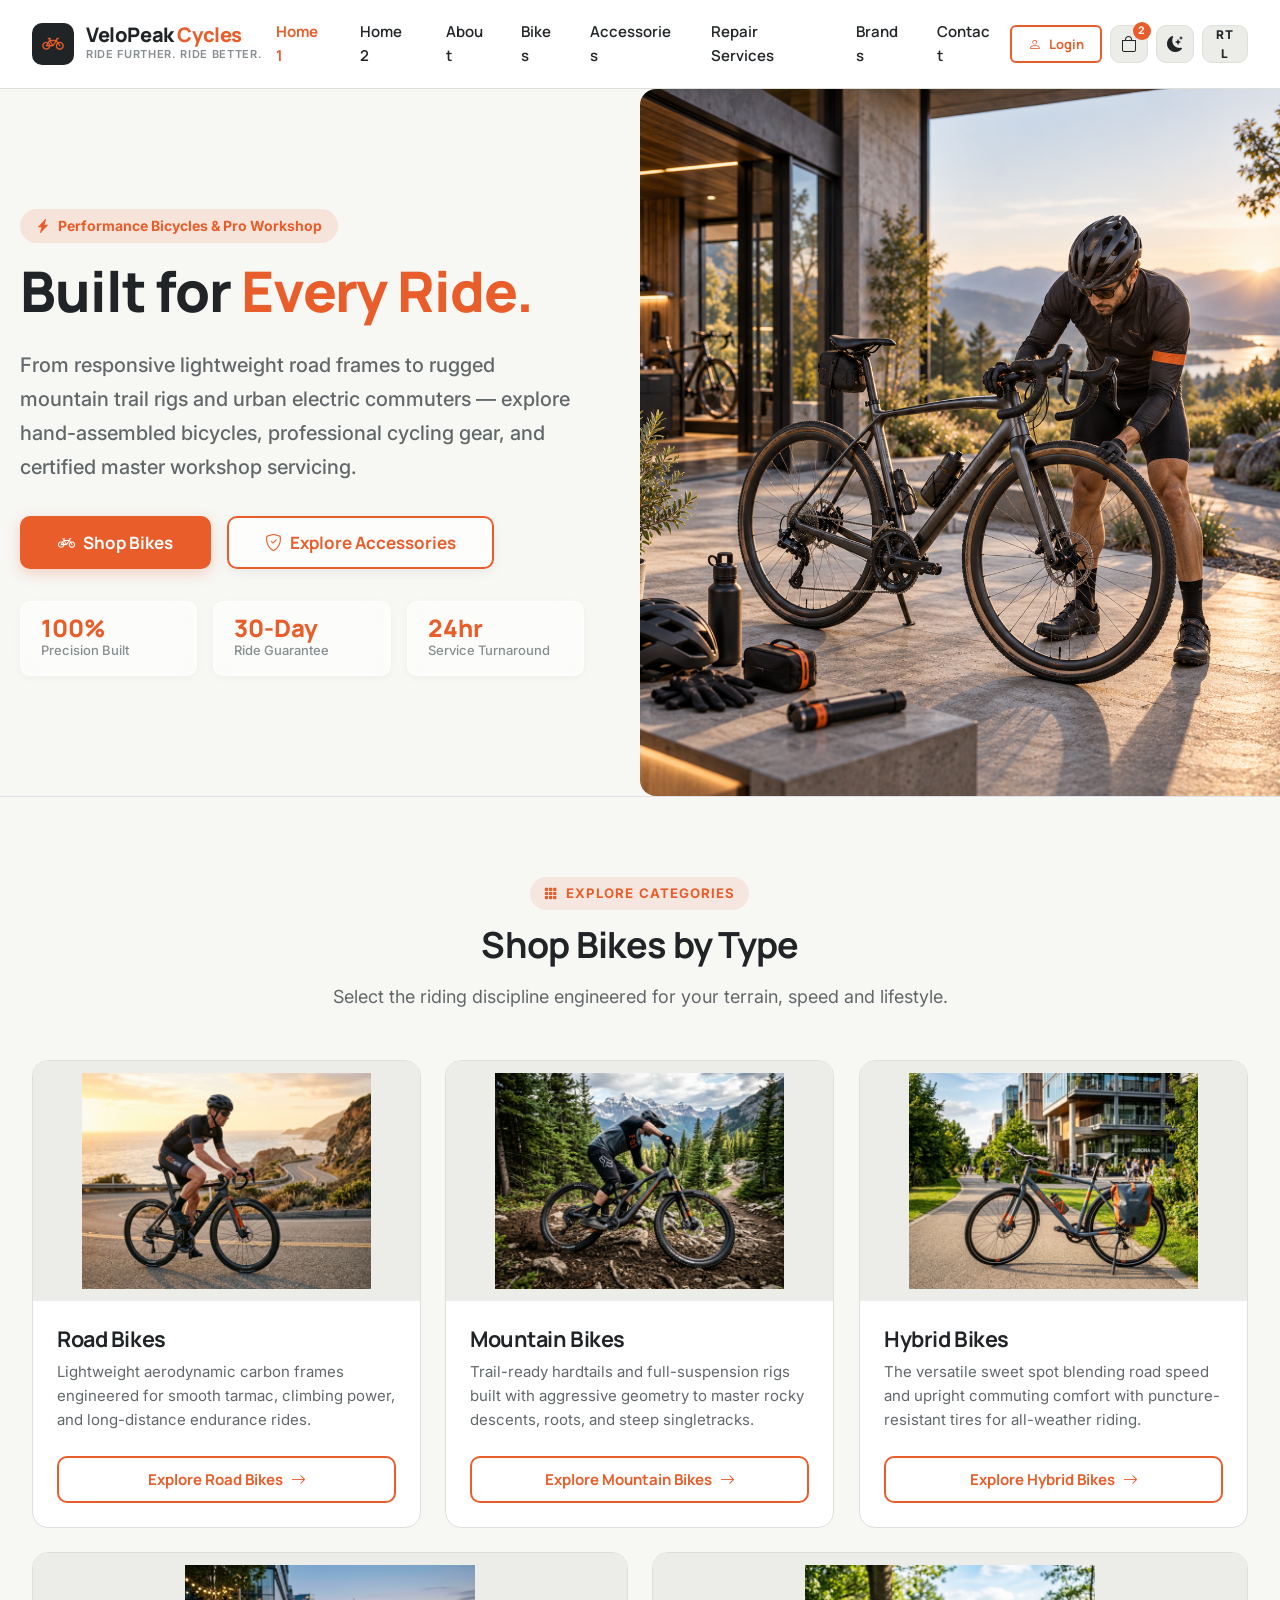
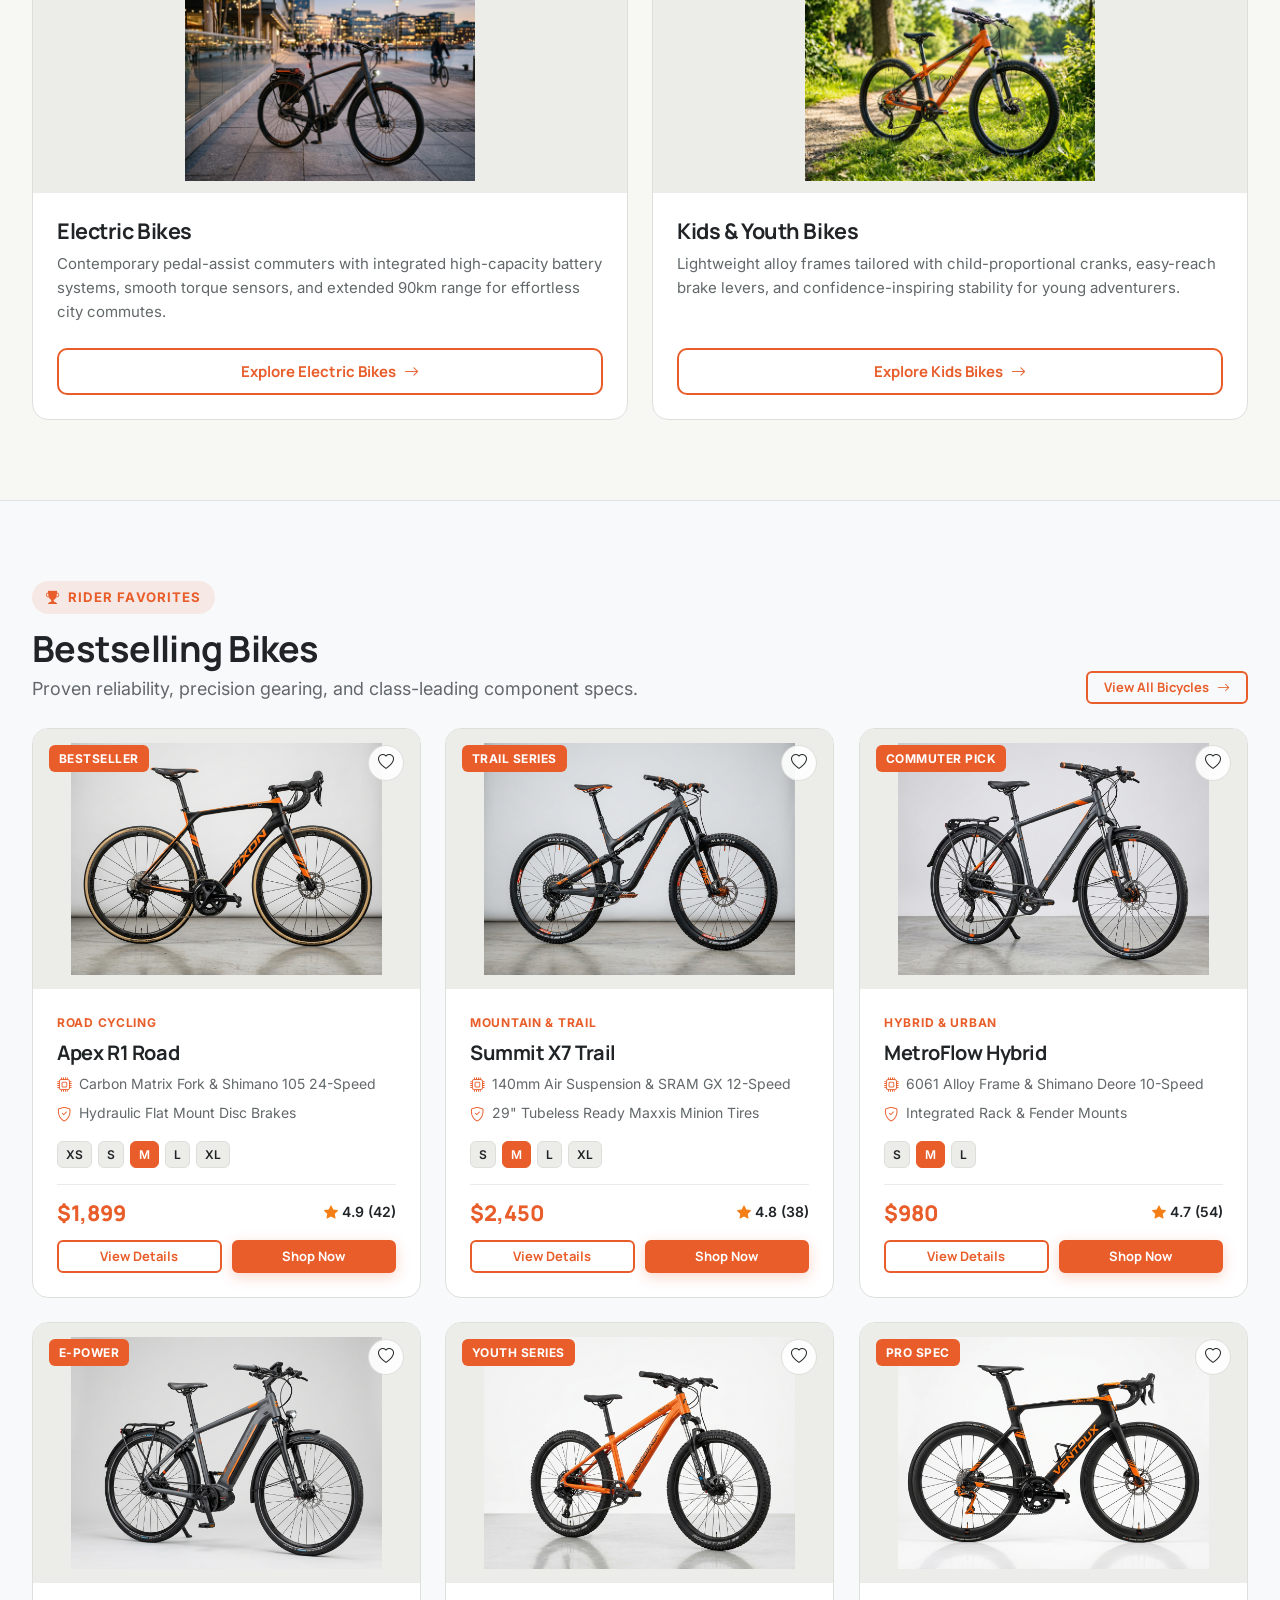
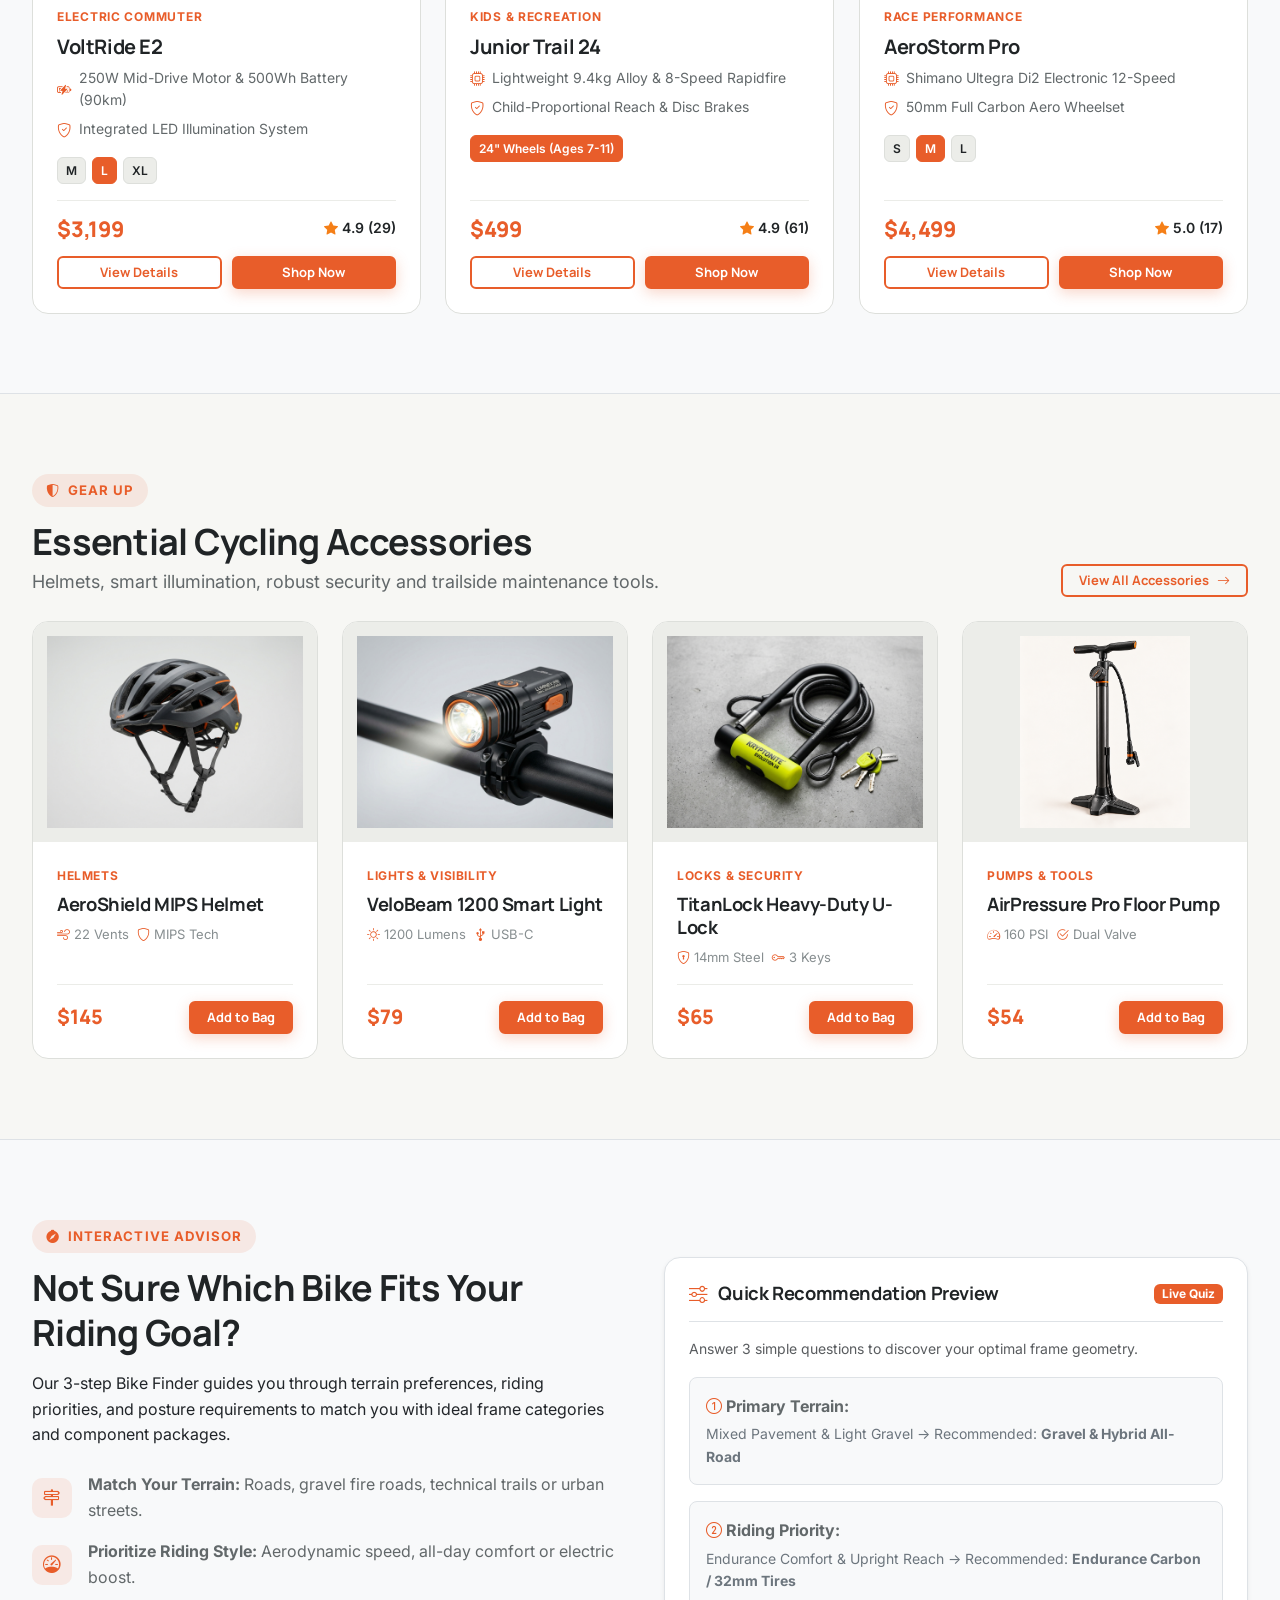
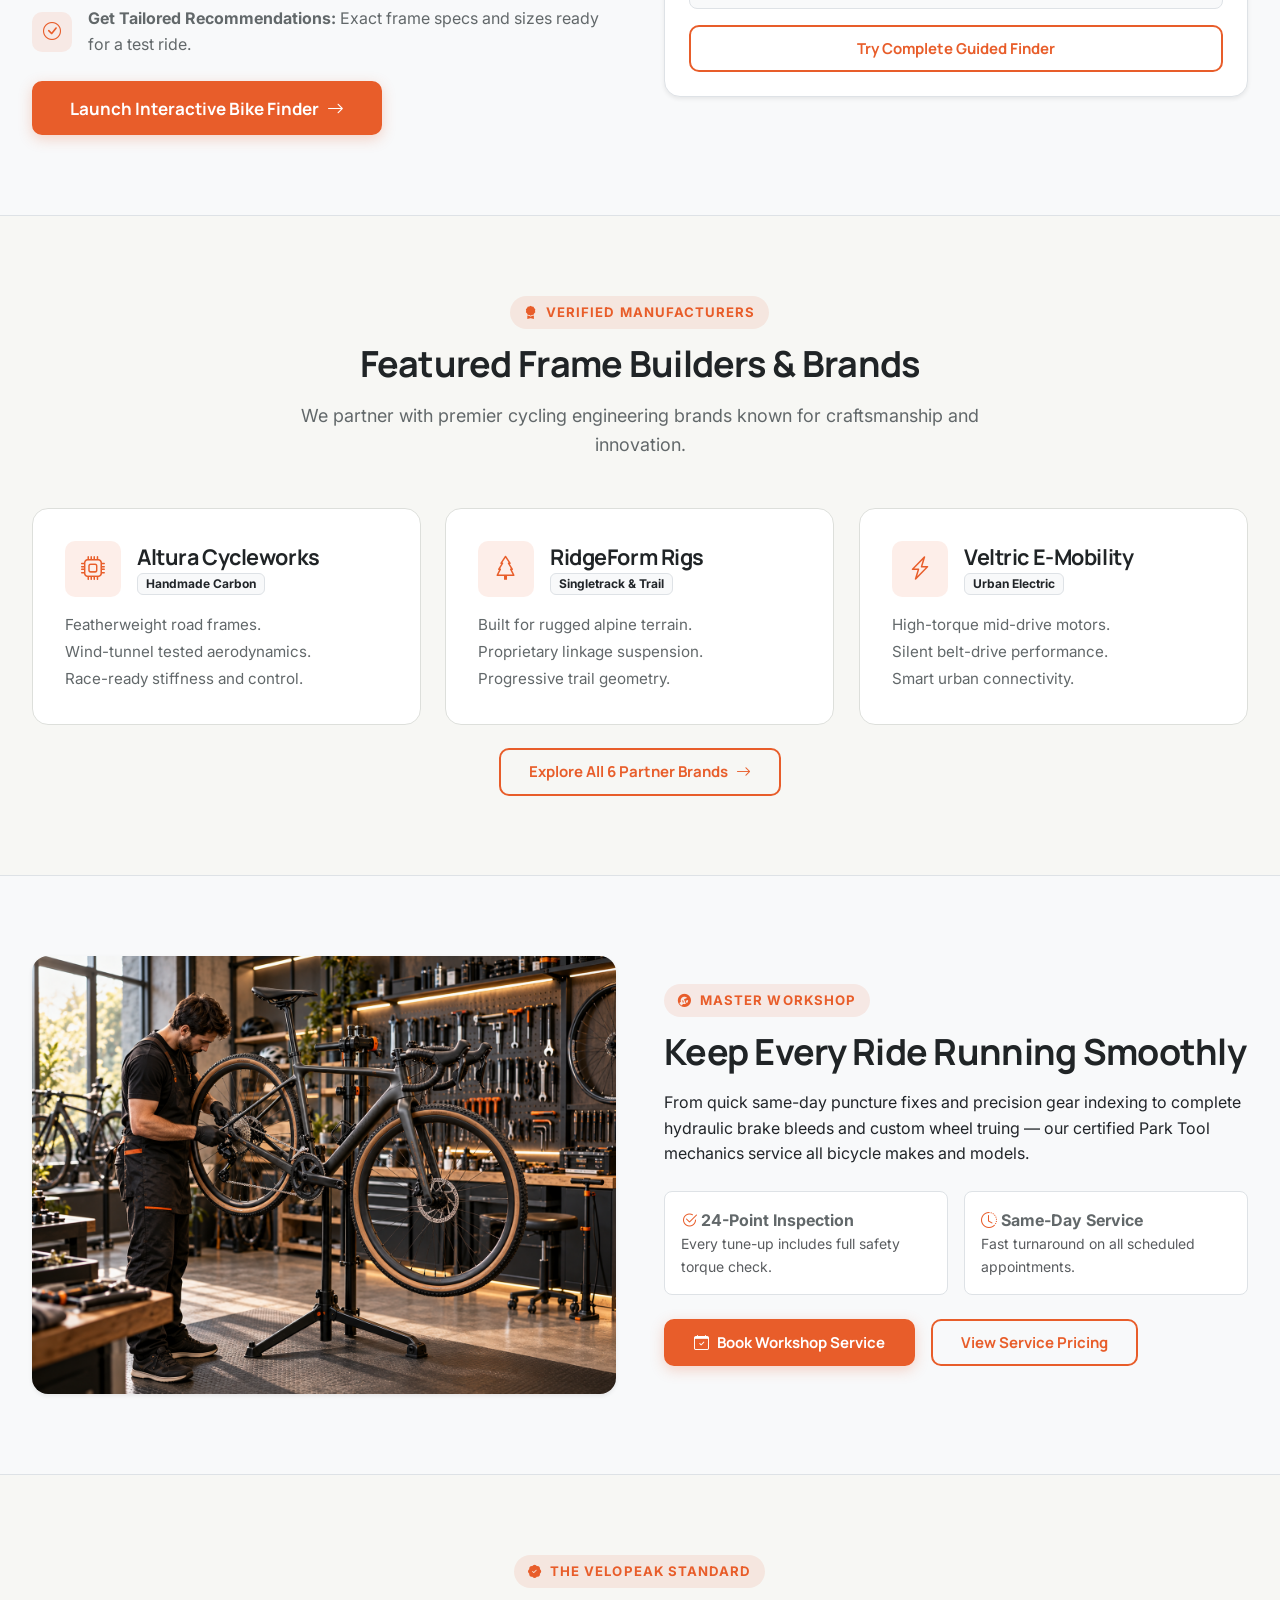
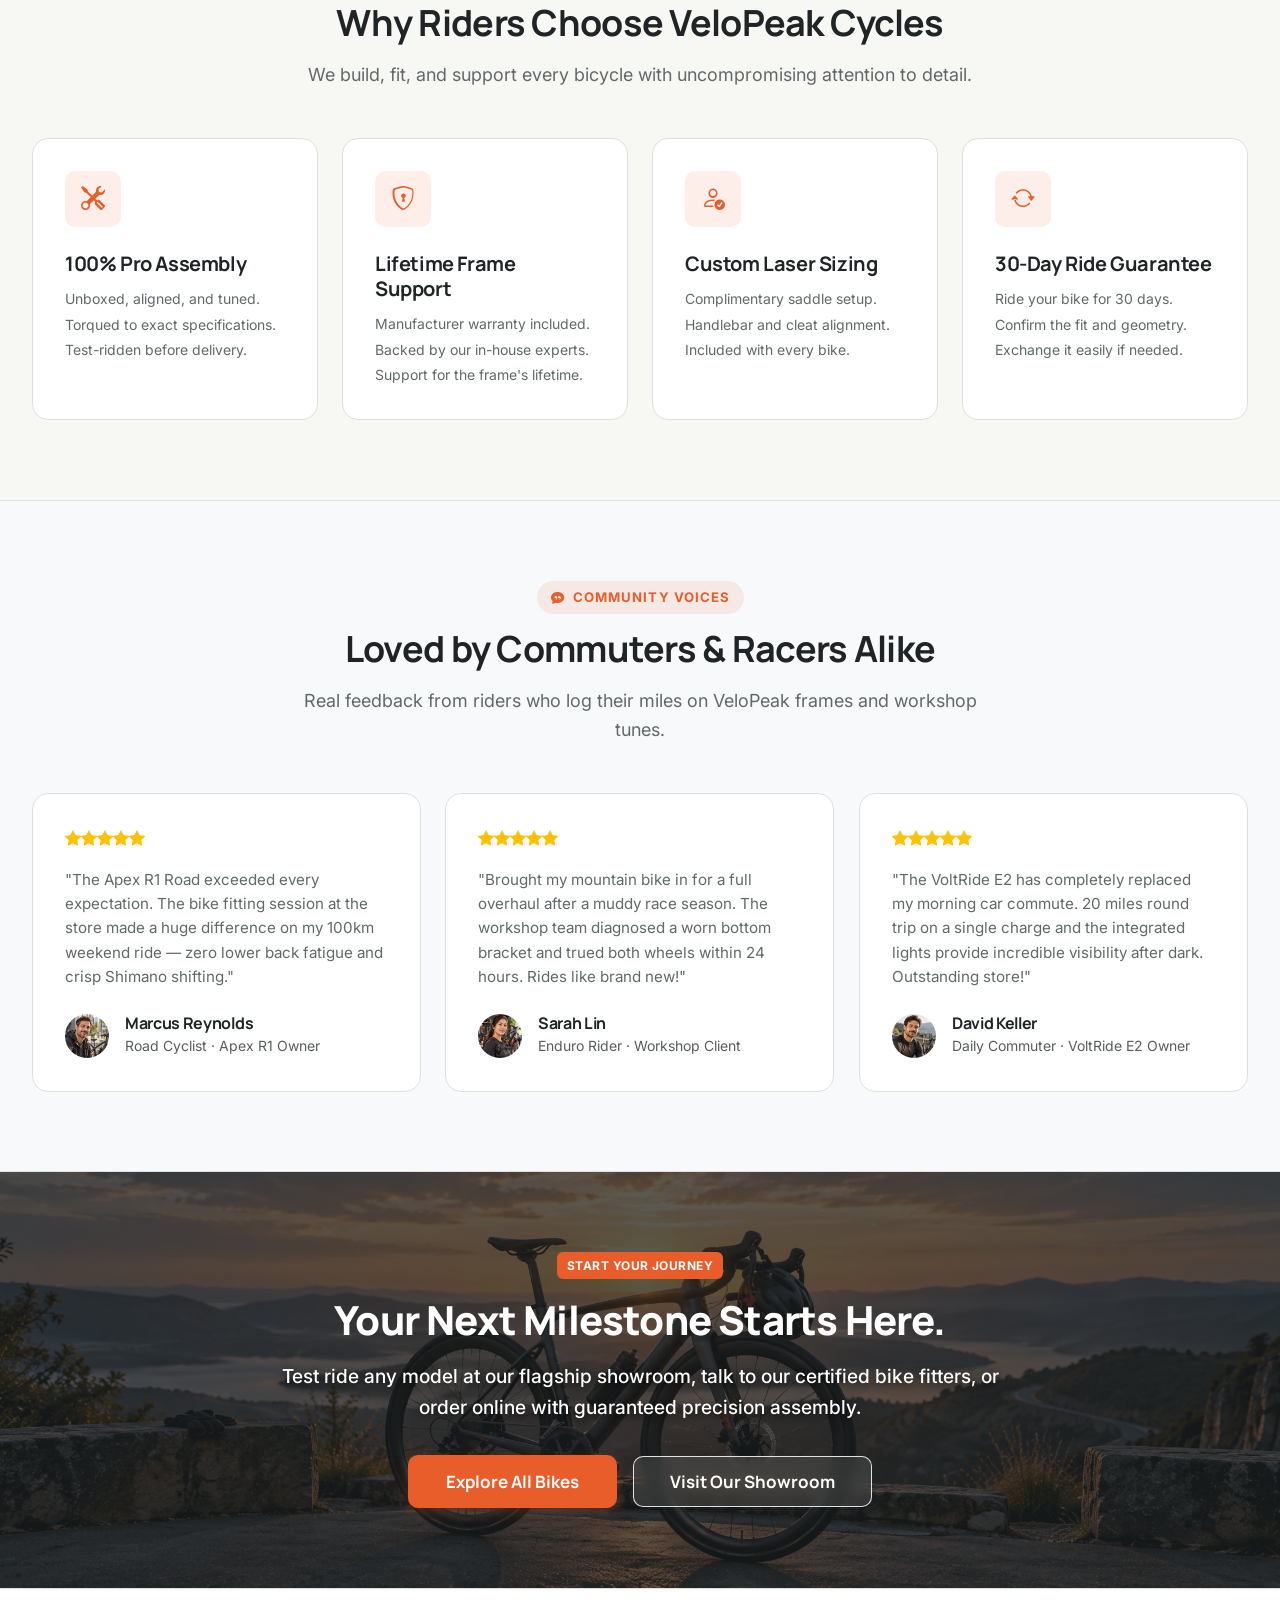
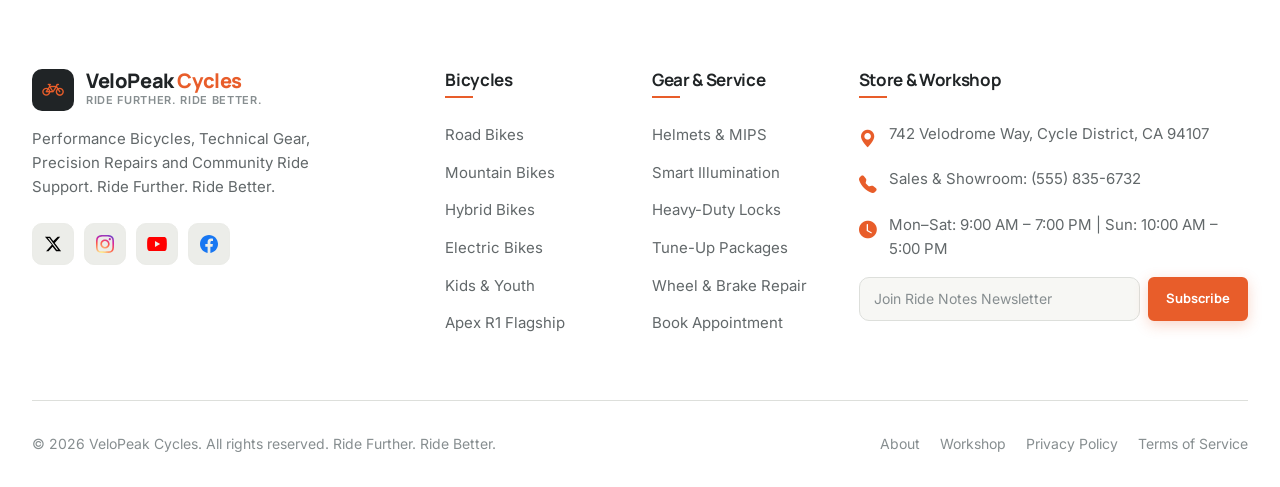
==== commit bbbec842: "bug fixed" ====
--- a/index.html
+++ b/index.html
@@ -1012,11 +1012,9 @@
           </p>
           <div class="footer-social-links">
             <a href="#" class="footer-social-btn" aria-label="Twitter / X"><svg width="18" height="18" viewBox="0 0 24 24" xmlns="http://www.w3.org/2000/svg"><path d="M18.244 2.25h3.308l-7.227 8.26 8.502 11.24H16.17l-4.714-6.231-5.401 6.231H2.747l7.73-8.835L1.254 2.25H8.08l4.259 5.629L18.244 2.25zm-1.161 17.52h1.833L7.084 4.126H5.117L17.083 19.77z" fill="#000000"/></svg></a>
-            <a href="#" class="footer-social-btn" title="Instagram" aria-label="Instagram"><i
-                class="bi bi-instagram"></i></a>
+            <a href="#" class="footer-social-btn" title="Instagram" aria-label="Instagram"><svg width="18" height="18" viewBox="0 0 24 24" xmlns="http://www.w3.org/2000/svg"><defs><radialGradient id="ig-grad" cx="30%" cy="107%" r="150%"><stop offset="0%" stop-color="#fdf497"/><stop offset="5%" stop-color="#fdf497"/><stop offset="45%" stop-color="#fd5949"/><stop offset="60%" stop-color="#d6249f"/><stop offset="90%" stop-color="#285AEB"/></radialGradient></defs><path d="M12 2.163c3.204 0 3.584.012 4.85.07 3.252.148 4.771 1.691 4.919 4.919.058 1.265.069 1.645.069 4.849 0 3.205-.012 3.584-.069 4.849-.149 3.225-1.664 4.771-4.919 4.919-1.266.058-1.644.07-4.85.07-3.204 0-3.584-.012-4.849-.07-3.26-.149-4.771-1.699-4.919-4.92-.058-1.265-.07-1.644-.07-4.849 0-3.204.013-3.583.07-4.849.149-3.227 1.664-4.771 4.919-4.919 1.266-.057 1.645-.069 4.849-.069zm0-2.163c-3.259 0-3.667.014-4.947.072-4.358.2-6.78 2.618-6.98 6.98-.059 1.281-.073 1.689-.073 4.948 0 3.259.014 3.668.072 4.948.2 4.358 2.618 6.78 6.98 6.98 1.281.058 1.689.072 4.948.072 3.259 0 3.668-.014 4.948-.072 4.354-.2 6.782-2.618 6.979-6.98.059-1.28.073-1.689.073-4.948 0-3.259-.014-3.667-.072-4.947-.196-4.354-2.617-6.78-6.979-6.98-1.281-.059-1.69-.073-4.949-.073zm0 5.838c-3.403 0-6.162 2.759-6.162 6.162s2.759 6.163 6.162 6.163 6.162-2.759 6.162-6.163c0-3.403-2.759-6.162-6.162-6.162zm0 10.162c-2.209 0-4-1.79-4-4 0-2.209 1.791-4 4-4s4 1.791 4 4c0 2.21-1.791 4-4 4zm6.406-11.845c-.796 0-1.441.645-1.441 1.44s.645 1.44 1.441 1.44c.795 0 1.439-.645 1.439-1.44s-.644-1.44-1.439-1.44z" fill="url(#ig-grad)"/></svg></a>
             <a href="#" class="footer-social-btn" title="YouTube" aria-label="YouTube"><svg width="20" height="14" viewBox="0 0 24 17" xmlns="http://www.w3.org/2000/svg"><path d="M23.495 2.205a3.02 3.02 0 0 0-2.122-2.137C19.545 0 12 0 12 0s-7.545 0-9.373.068a3.02 3.02 0 0 0-2.122 2.137C0 3.964 0 8.5 0 8.5s0 4.536.505 6.295a3.02 3.02 0 0 0 2.122 2.137C4.455 17 12 17 12 17s7.545 0 9.373-.068a3.02 3.02 0 0 0 2.122-2.137C24 13.036 24 8.5 24 8.5s0-4.536-.505-6.295zM9.545 12.068V4.932L15.818 8.5l-6.273 3.568z" fill="#FF0000"/></svg></a>
-            <a href="#" class="footer-social-btn" title="Facebook" aria-label="Facebook"><i
-                class="bi bi-facebook"></i></a>
+            <a href="#" class="footer-social-btn" title="Facebook" aria-label="Facebook"><svg width="18" height="18" viewBox="0 0 24 24" xmlns="http://www.w3.org/2000/svg"><path d="M24 12.073c0-6.627-5.373-12-12-12s-12 5.373-12 12c0 5.99 4.388 10.954 10.125 11.854v-8.385H7.078v-3.47h3.047V9.43c0-3.007 1.792-4.669 4.533-4.669 1.312 0 2.686.235 2.686.235v2.953H15.83c-1.491 0-1.956.925-1.956 1.874v2.25h3.328l-.532 3.47h-2.796v8.385C19.612 23.027 24 18.062 24 12.073z" fill="#1877F2"/></svg></a>
           </div>
         </div>
 
--- a/css/main.css
+++ b/css/main.css
@@ -174,6 +174,14 @@
   outline-color: var(--color-primary);
 }
 
+/* Theme-aware primary-color chevrons for accordions across every page. */
+.accordion-button::after {
+  background-image: none !important;
+  background-color: var(--color-primary);
+  -webkit-mask: url("data:image/svg+xml,%3Csvg xmlns='http://www.w3.org/2000/svg' viewBox='0 0 16 16'%3E%3Cpath d='M2.5 5.5 8 11l5.5-5.5' fill='none' stroke='black' stroke-width='1.5' stroke-linecap='round' stroke-linejoin='round'/%3E%3C/svg%3E") center / contain no-repeat;
+  mask: url("data:image/svg+xml,%3Csvg xmlns='http://www.w3.org/2000/svg' viewBox='0 0 16 16'%3E%3Cpath d='M2.5 5.5 8 11l5.5-5.5' fill='none' stroke='black' stroke-width='1.5' stroke-linecap='round' stroke-linejoin='round'/%3E%3C/svg%3E") center / contain no-repeat;
+}
+
 img {
   max-width: 100%;
   height: auto;
@@ -1030,3 +1038,73 @@
   color: #FFFFFF;
   box-shadow: 1px 0 0 rgba(255, 255, 255, 0.1);
 }
+
+/* Flagship Showroom Experience Section with Background Image (No White Cast) */
+.experience-section {
+  position: relative;
+  overflow: hidden;
+}
+
+.experience-bg-wrapper {
+  position: absolute;
+  top: 0;
+  left: 0;
+  width: 100%;
+  height: 100%;
+  z-index: 1;
+}
+
+.experience-bg-img {
+  width: 100%;
+  height: 100%;
+  object-fit: cover;
+  object-position: center;
+}
+
+.experience-overlay {
+  position: absolute;
+  top: 0;
+  left: 0;
+  width: 100%;
+  height: 100%;
+  background: linear-gradient(180deg, rgba(14, 18, 22, 0.86) 0%, rgba(14, 18, 22, 0.93) 100%);
+}
+
+.experience-section .section-badge {
+  background: rgba(235, 94, 40, 0.2);
+  color: #FF8A5B;
+  border: 1px solid rgba(235, 94, 40, 0.4);
+}
+
+.experience-section .section-title {
+  color: #FFFFFF;
+}
+
+.experience-section .section-subtitle {
+  color: rgba(255, 255, 255, 0.75);
+}
+
+.experience-section .feature-card,
+.experience-card {
+  background: rgba(22, 27, 34, 0.88) !important;
+  border: 1px solid rgba(255, 255, 255, 0.12) !important;
+  backdrop-filter: blur(10px);
+  -webkit-backdrop-filter: blur(10px);
+  transition: transform var(--transition-fast), border-color var(--transition-fast), background-color var(--transition-fast), box-shadow var(--transition-fast);
+}
+
+.experience-section .feature-card:hover,
+.experience-card:hover {
+  transform: translateY(-4px);
+  border-color: var(--color-primary) !important;
+  background: rgba(30, 37, 48, 0.96) !important;
+  box-shadow: 0 12px 30px rgba(0, 0, 0, 0.35);
+}
+
+.experience-section .feature-title {
+  color: #FFFFFF;
+}
+
+.experience-section .feature-desc {
+  color: rgba(255, 255, 255, 0.8);
+}
--- a/css/header.css
+++ b/css/header.css
@@ -105,6 +105,19 @@
   gap: 8px;
 }
 
+/* Keep every desktop header control on the same 38px rhythm. */
+.site-header .header-actions > .btn-custom,
+.site-header .header-actions > .header-action-btn {
+  height: 38px;
+  min-height: 38px;
+  box-sizing: border-box;
+}
+
+.site-header .header-actions > .btn-custom {
+  padding-top: 0;
+  padding-bottom: 0;
+}
+
 .header-action-btn {
   width: 38px;
   height: 38px;
@@ -126,6 +139,13 @@
   background: var(--color-primary-light);
   color: var(--color-primary);
   border-color: var(--color-primary);
+}
+
+.header-actions :is(.btn-custom, .header-action-btn) > i {
+  display: inline-flex;
+  align-items: center;
+  justify-content: center;
+  line-height: 1;
 }
 
 .header-action-btn .badge-pill {
--- a/css/filters.css
+++ b/css/filters.css
@@ -11,14 +11,12 @@
   padding: var(--space-24);
 }
 
-/* Keep the desktop catalog filters accessible while products scroll. */
+/* Let the complete desktop filter panel flow with the page without an inner scrollbar. */
 @media (min-width: 992px) {
   .filter-sidebar {
-    position: sticky;
-    top: 96px;
-    max-height: calc(100vh - 120px);
-    overflow-y: auto;
-    scrollbar-gutter: stable;
+    position: static;
+    max-height: none;
+    overflow: visible;
   }
 }
 
--- a/css/auth.css
+++ b/css/auth.css
@@ -88,6 +88,52 @@
   font-size: 0.9375rem;
   color: var(--text-body);
   margin-bottom: 0;
+}
+
+.password-input-wrap {
+  position: relative;
+}
+
+.password-input-wrap .form-control-custom {
+  padding-right: 52px;
+}
+
+.password-toggle-btn {
+  position: absolute;
+  top: 50%;
+  right: 14px;
+  transform: translateY(-50%);
+  width: 36px;
+  height: 36px;
+  display: inline-flex;
+  align-items: center;
+  justify-content: center;
+  padding: 0;
+  border: 0;
+  border-radius: var(--radius-sm);
+  color: var(--text-muted);
+  background: transparent;
+  cursor: pointer;
+  transition: color var(--transition-fast), background-color var(--transition-fast);
+}
+
+.password-toggle-btn:hover,
+.password-toggle-btn:focus-visible {
+  color: var(--color-primary);
+  background: var(--color-primary-light);
+  outline: none;
+}
+
+.login-options-row {
+  display: flex;
+  align-items: center;
+  justify-content: space-between;
+  gap: 16px;
+  margin-bottom: var(--space-24);
+}
+
+.login-options-row a {
+  white-space: nowrap;
 }
 
 .auth-divider {
--- a/css/footer.css
+++ b/css/footer.css
@@ -64,6 +64,12 @@
 .footer-social-btn svg {
   flex-shrink: 0;
   display: block;
+}
+
+/* X uses black in light mode; lift it to white for sufficient dark-mode contrast. */
+[data-theme="dark"] .footer-social-btn[aria-label="Twitter / X"] svg path,
+[data-bs-theme="dark"] .footer-social-btn[aria-label="Twitter / X"] svg path {
+  fill: #ffffff;
 }
 
 .footer-social-btn:hover {
--- a/css/mobile.css
+++ b/css/mobile.css
@@ -293,7 +293,7 @@
     -webkit-backdrop-filter: none;
     border: 0;
     box-shadow: none;
-    padding: 0;
+    padding: 0 16px;
   }
 
   .home-split-hero .hero-subtitle {
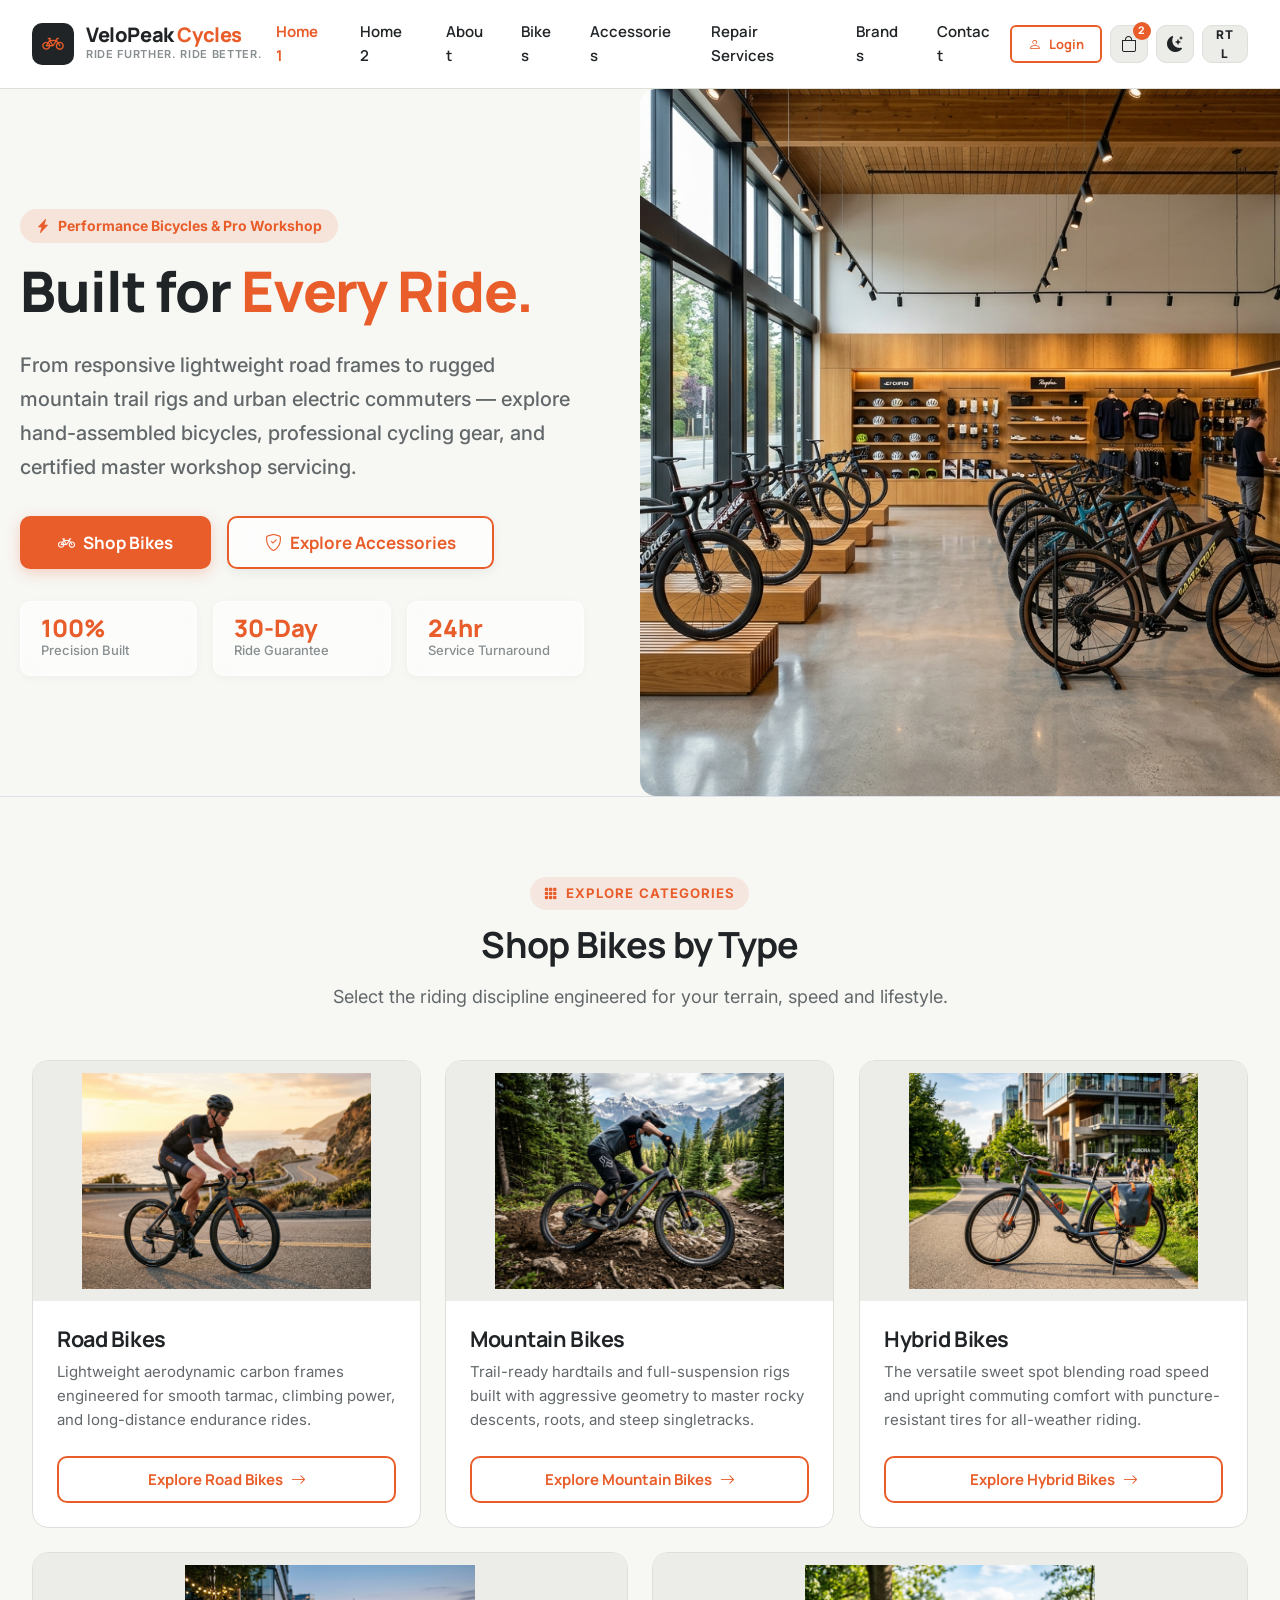
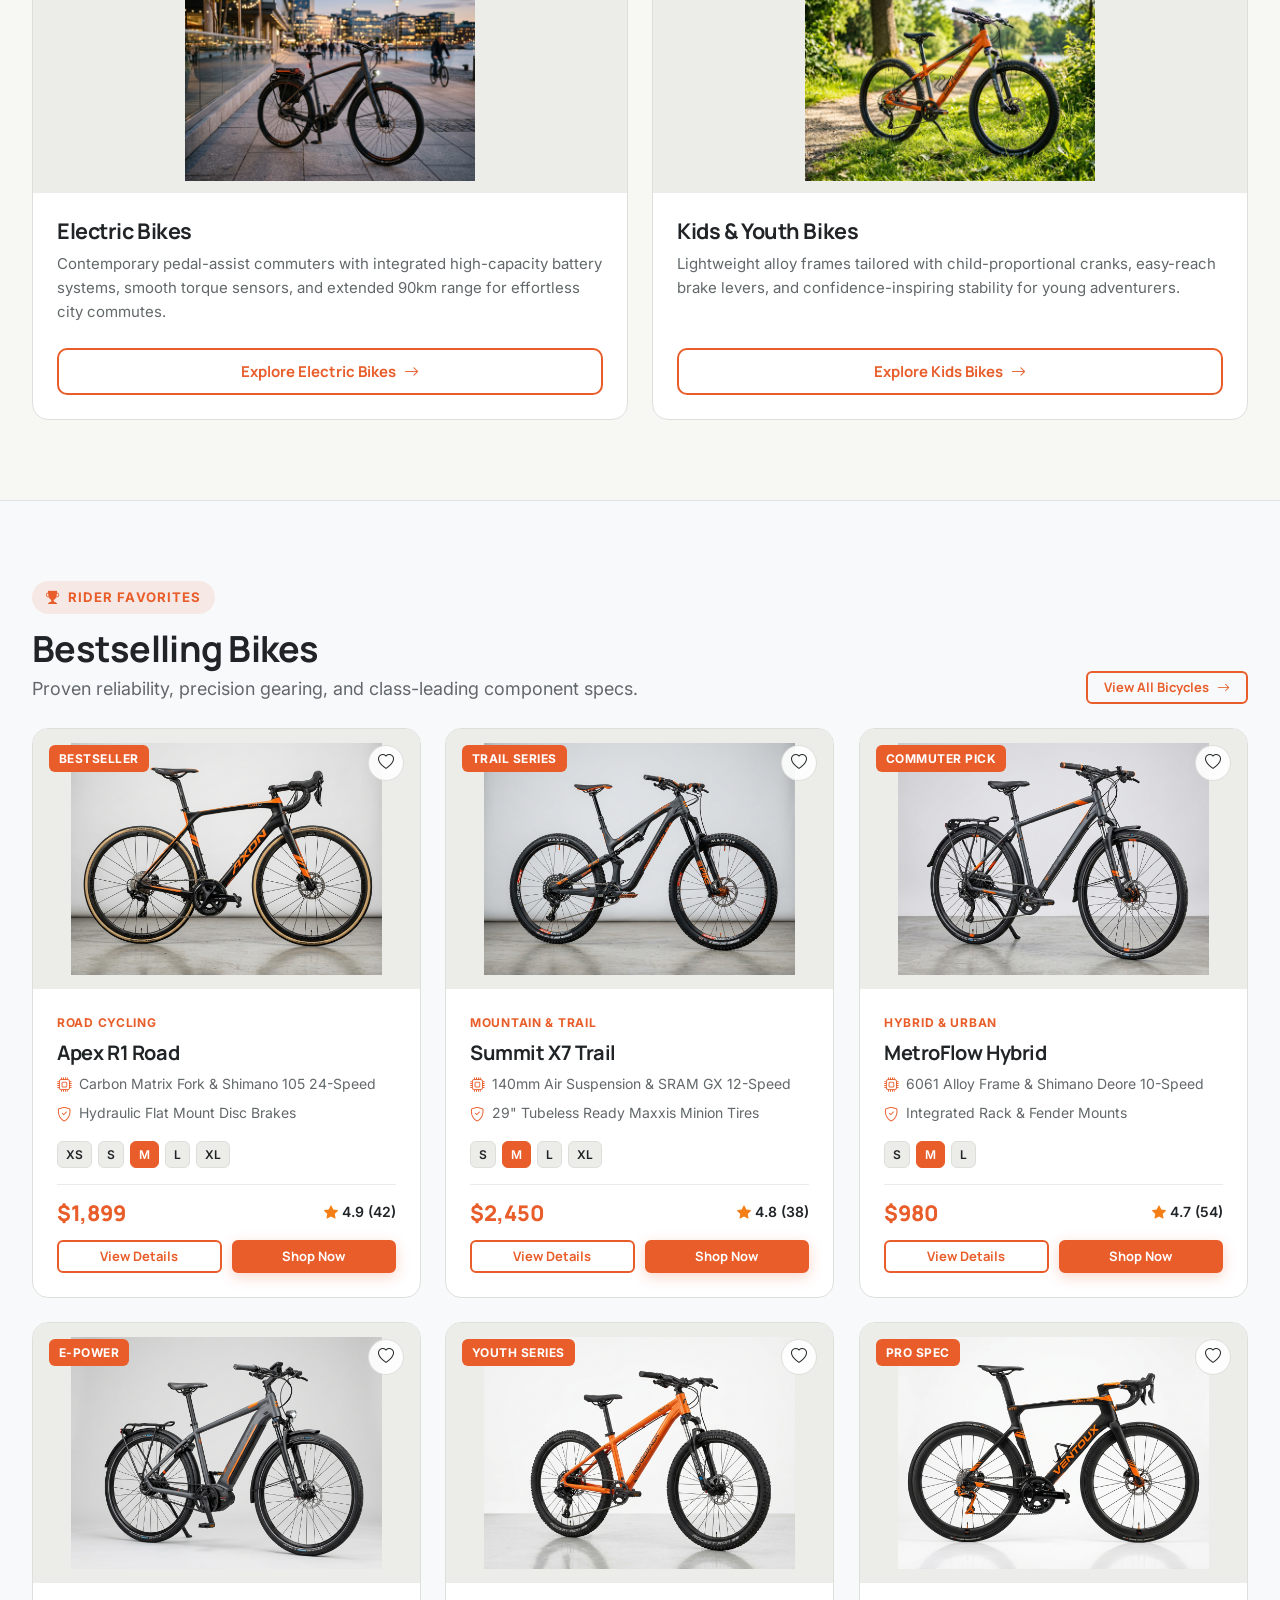
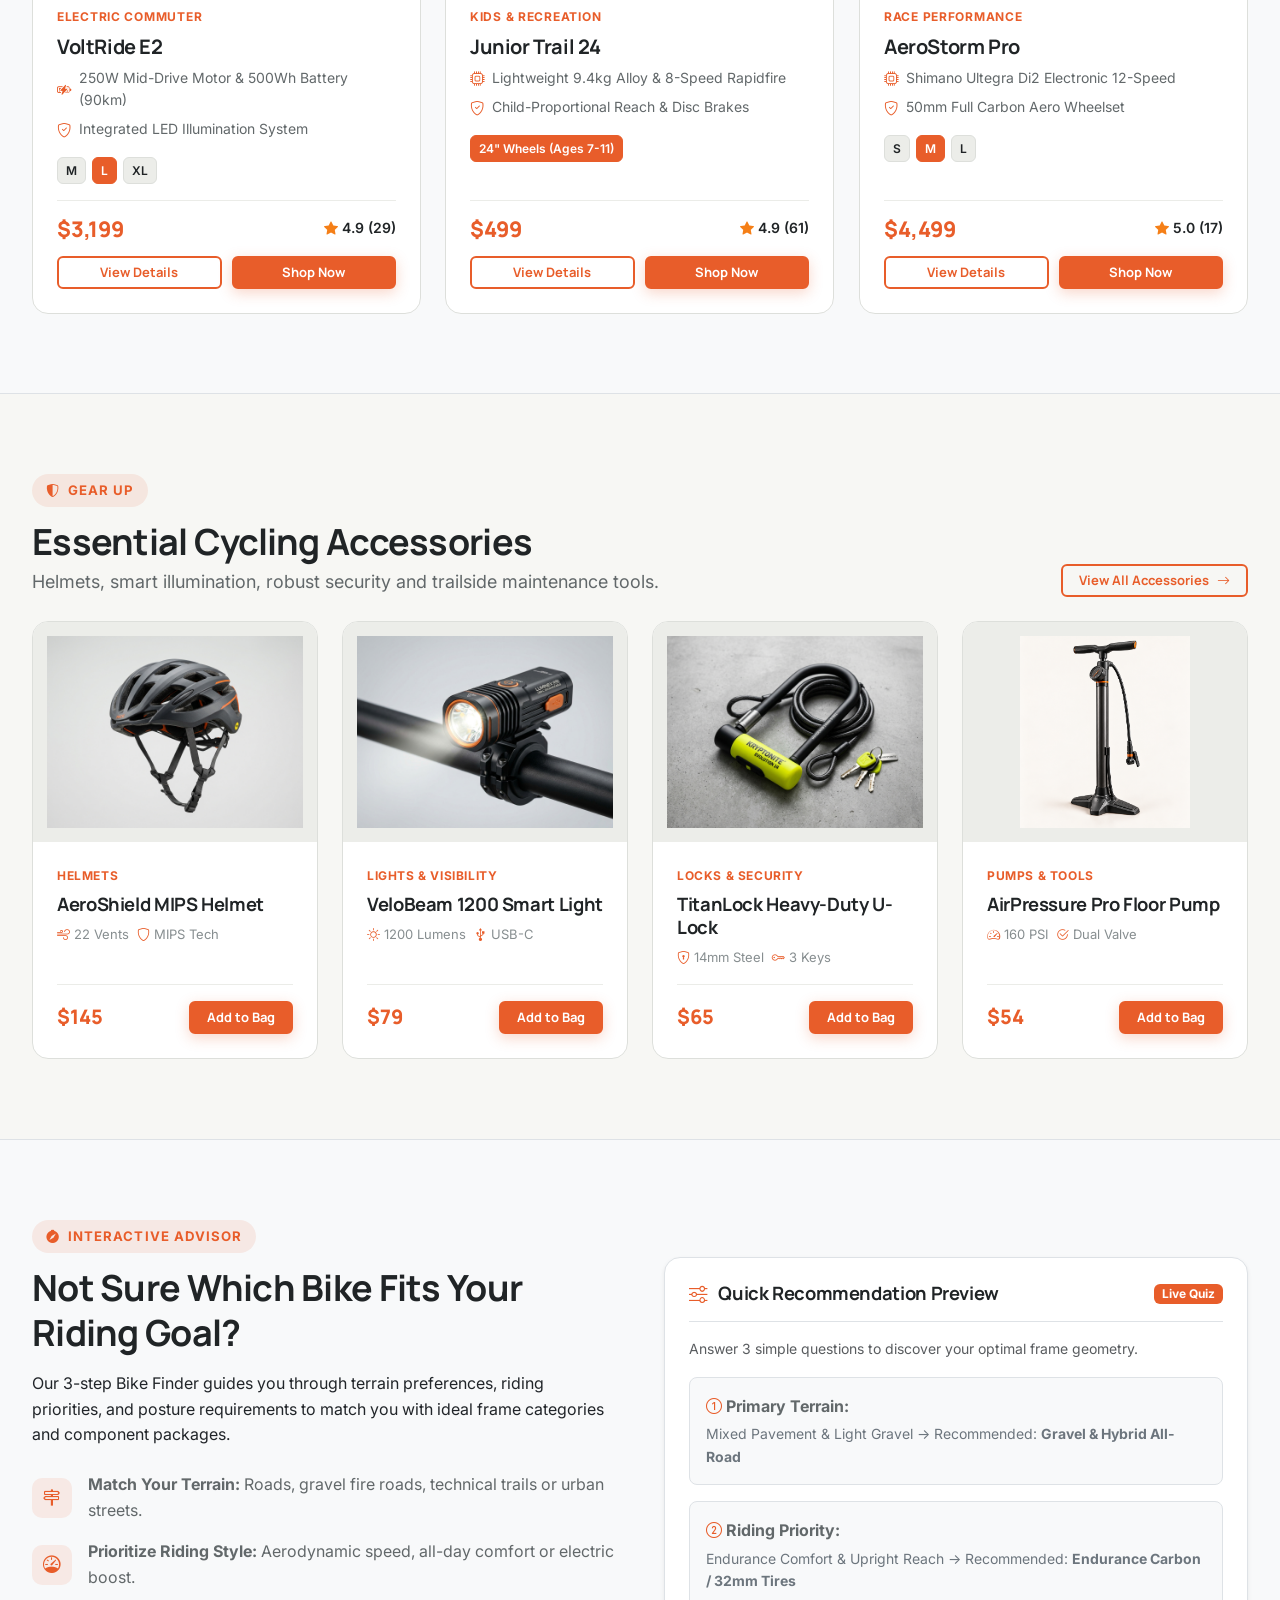
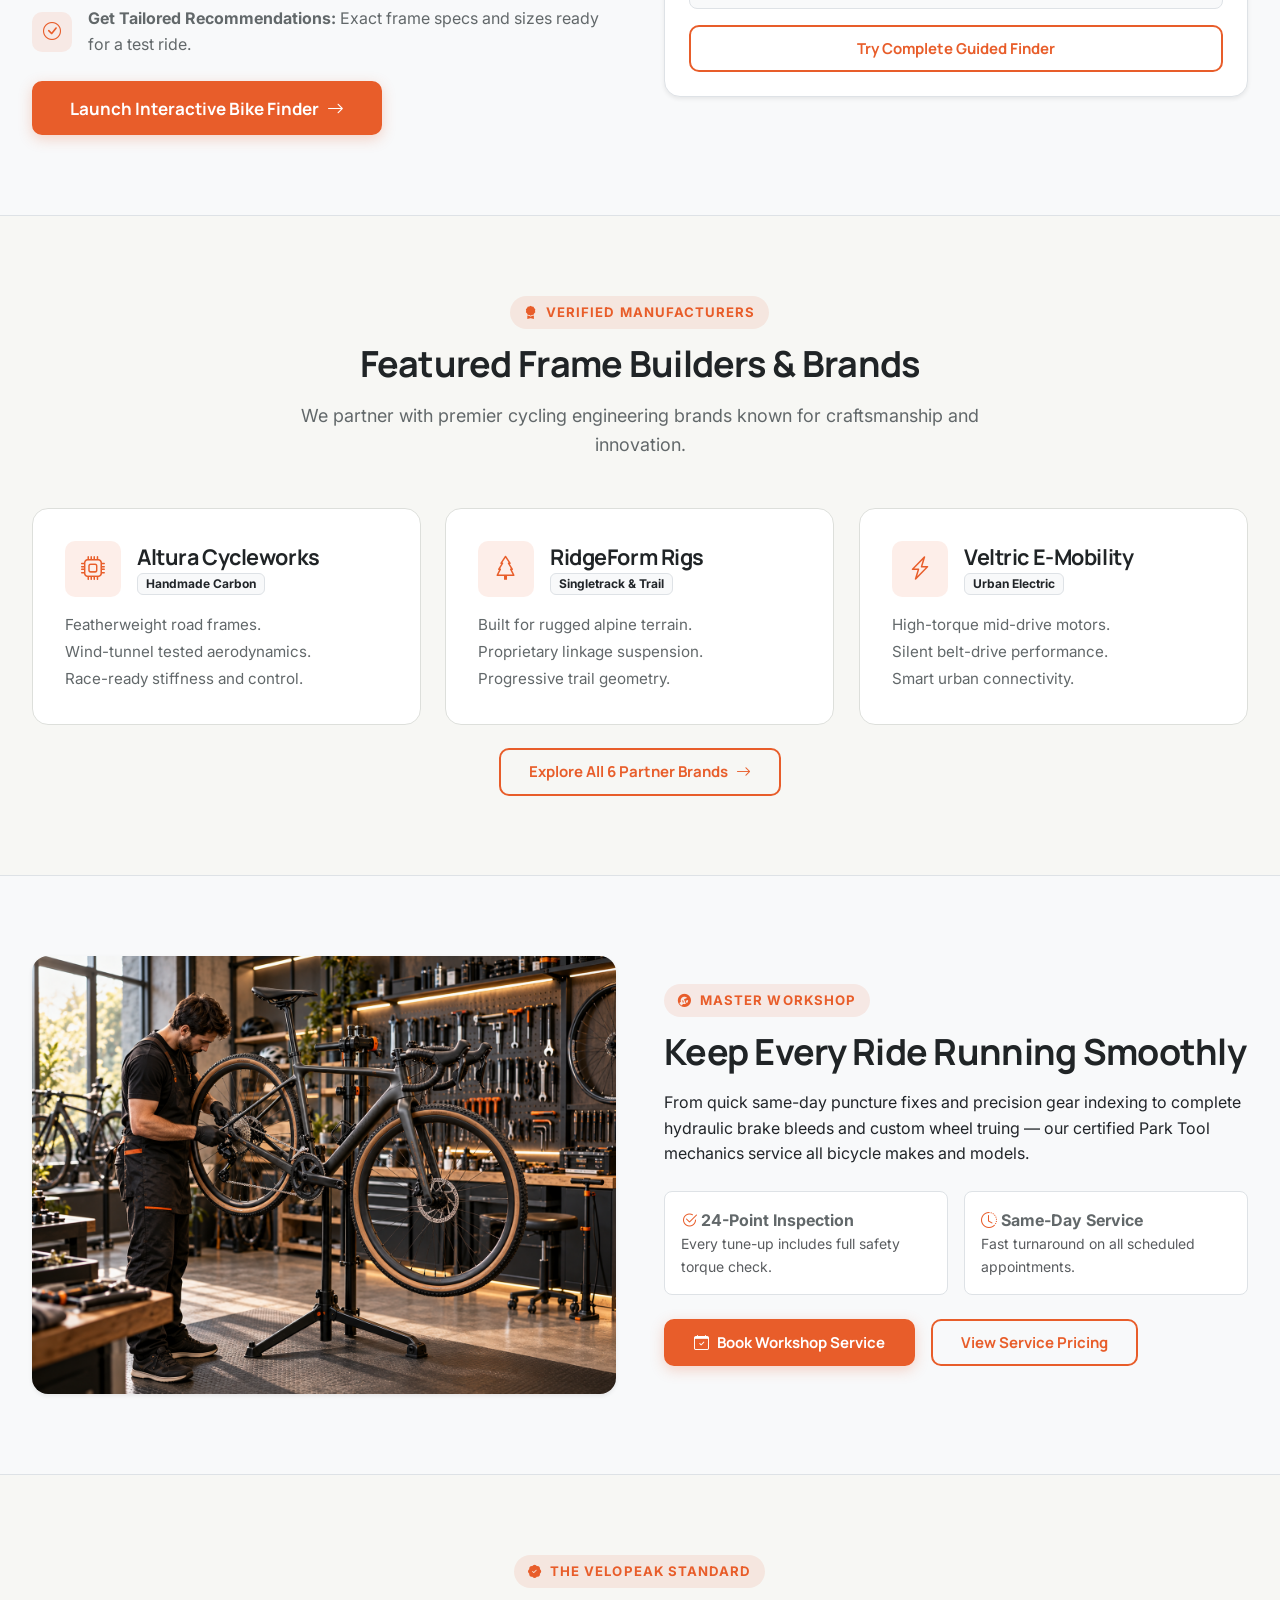
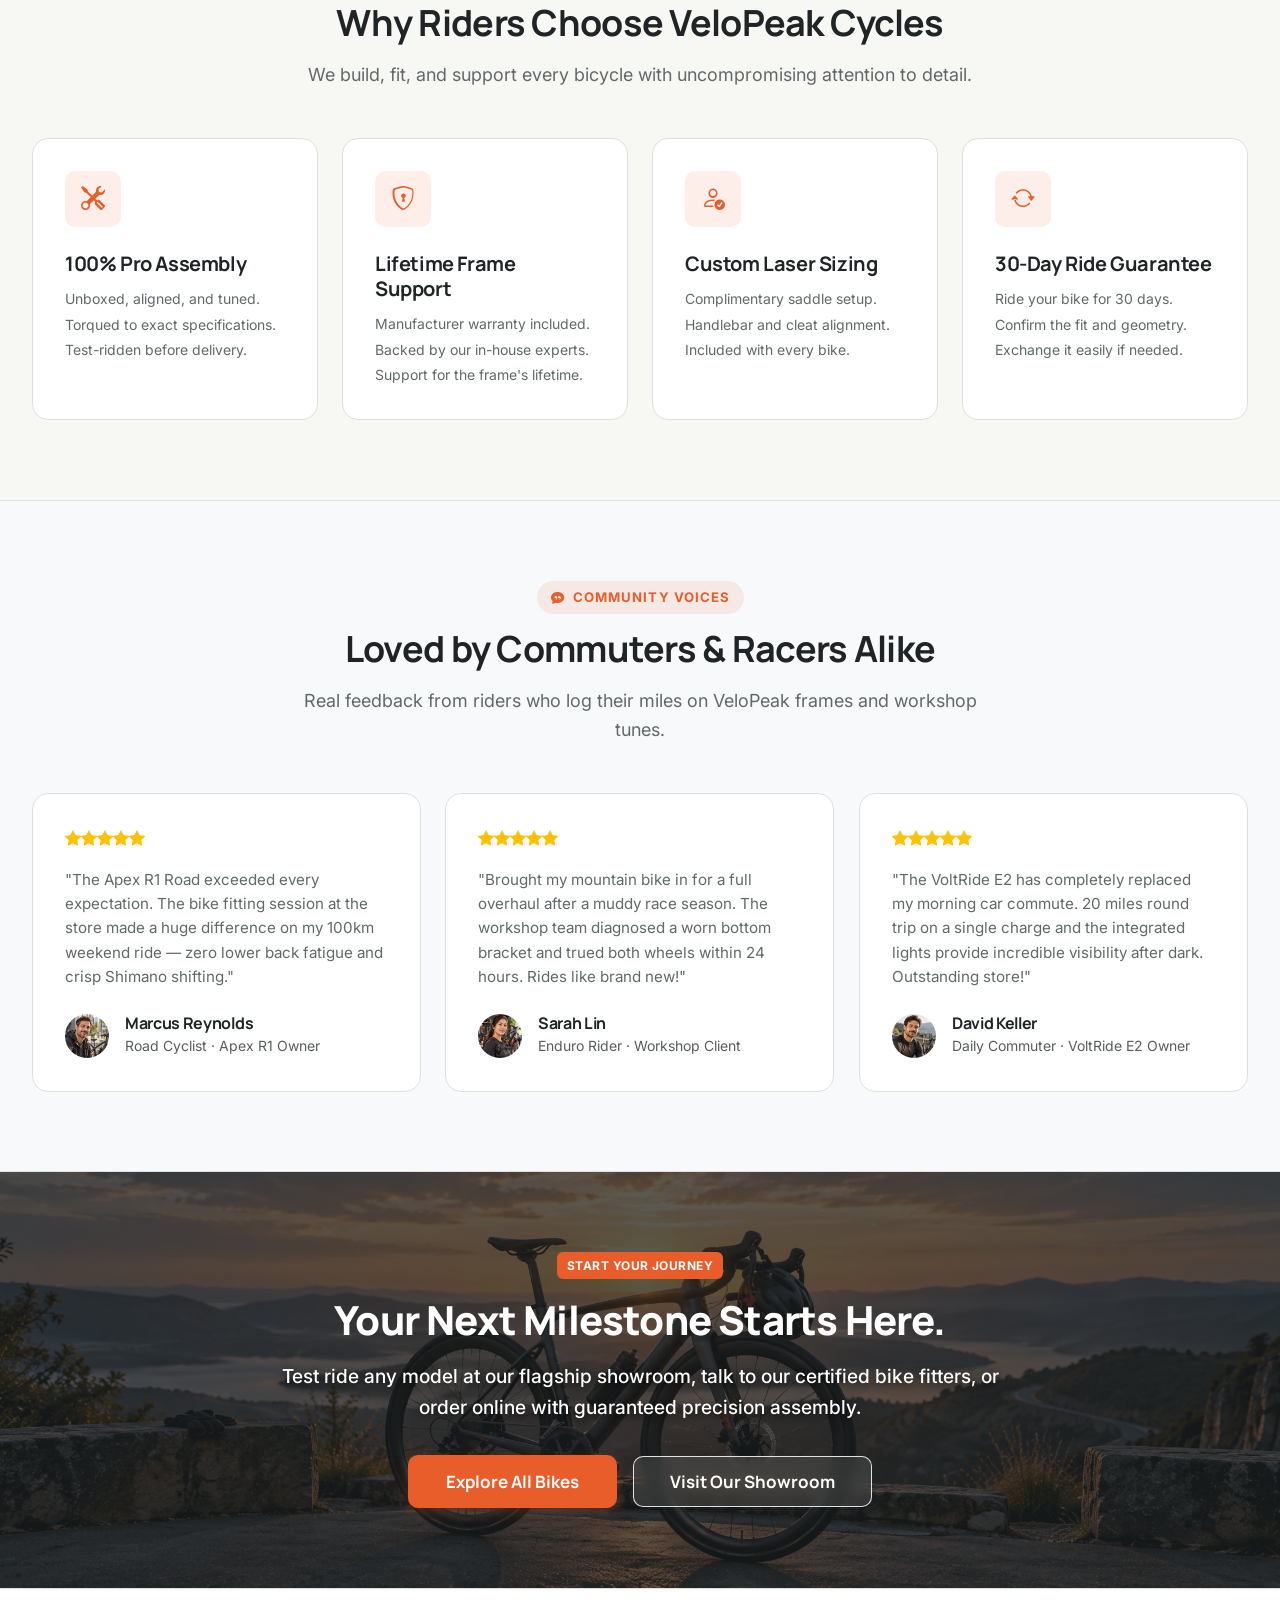
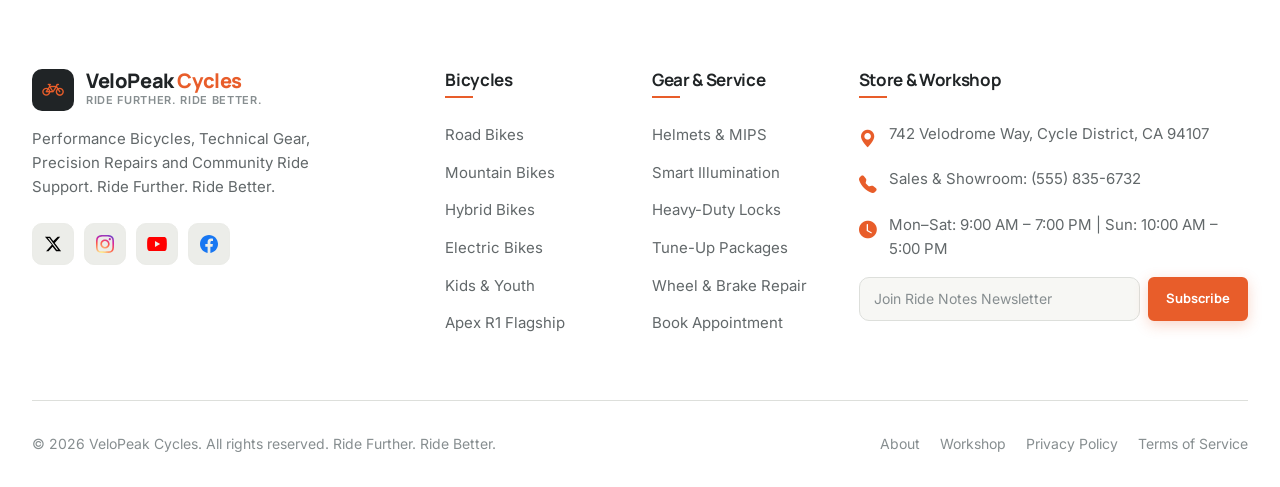
==== commit cfccf085: "bugs fixed" ====
--- a/index.html
+++ b/index.html
@@ -158,7 +158,7 @@
   <main>
     <!-- ==================== HERO SECTION ==================== -->
     <section class="hero-section home-split-hero border-bottom">
-      <img src="assets/images/hero/home1-banner.png" alt="VeloPeak Performance Bicycles" class="hero-banner-bg">
+      <img src="assets/images/hero/hero-bicycle-shop.jpg" alt="VeloPeak Flagship Bicycle Shop & Showroom" class="hero-banner-bg">
       <div class="site-container">
         <div class="row align-items-center">
           <div class="col-lg-7 col-xl-6 hero-content hero-content-card">
--- a/css/main.css
+++ b/css/main.css
@@ -634,6 +634,35 @@
   border-color: var(--color-primary);
 }
 
+/* Keep the curated bundle content rows aligned when descriptions wrap differently. */
+.curated-bundle-body {
+  display: flex;
+  flex: 1;
+  flex-direction: column;
+  min-width: 0;
+}
+
+.curated-bundle-description {
+  height: 4.8em;
+  overflow-wrap: anywhere;
+}
+
+.curated-bundle-body .add-to-cart-btn {
+  margin-top: auto !important;
+}
+
+@media (min-width: 992px) and (max-width: 1199.98px) {
+  .curated-bundle-description {
+    height: 6.4em;
+  }
+}
+
+@media (max-width: 767.98px) {
+  .curated-bundle-description {
+    height: auto;
+  }
+}
+
 .feature-icon-wrapper {
   width: 56px;
   height: 56px;
@@ -702,9 +731,11 @@
   min-height: 40px;
   margin-top: auto;
   padding: 8px 16px;
-  border: 1px solid var(--color-primary);
+  border: 2px solid #963411;
   border-radius: var(--radius-full);
-  background: var(--color-primary-light);
+  background: #963411;
+  color: #FFFFFF !important;
+  box-shadow: 0 4px 12px rgba(150, 52, 17, 0.22);
   line-height: 1.35;
   white-space: nowrap;
   text-decoration: none;
@@ -713,7 +744,18 @@
 
 .contact-card-link:hover {
   color: #FFFFFF !important;
-  background: var(--color-primary);
+  background: #202426;
+  border-color: #202426;
+  transform: translateY(-2px);
+  box-shadow: 0 7px 16px rgba(32, 36, 38, 0.22);
+}
+
+.contact-card-link:focus-visible {
+  color: #FFFFFF !important;
+  background: #202426;
+  border-color: #202426;
+  outline: 3px solid rgba(166, 61, 24, 0.28);
+  outline-offset: 3px;
 }
 
 /* Badges — all unified to the VeloPeak brand primary orange */
--- a/css/accessories.css
+++ b/css/accessories.css
@@ -100,6 +100,54 @@
   box-shadow: var(--shadow-sm);
 }
 
+.acc-cat-thumb {
+  width: 52px;
+  height: 52px;
+  border-radius: var(--radius-full);
+  overflow: hidden;
+  background: var(--bg-secondary);
+  border: 2px solid var(--border-color);
+  display: flex;
+  align-items: center;
+  justify-content: center;
+  transition: transform var(--transition-fast), border-color var(--transition-fast), box-shadow var(--transition-fast);
+  box-shadow: var(--shadow-xs);
+  flex-shrink: 0;
+}
+
+.acc-cat-thumb .acc-cat-img {
+  width: 100%;
+  height: 100%;
+  object-fit: cover;
+  display: block;
+}
+
+.acc-cat-thumb .acc-cat-icon {
+  width: 100%;
+  height: 100%;
+  border-radius: 0;
+  background: transparent;
+  display: flex;
+  align-items: center;
+  justify-content: center;
+  font-size: 1.25rem;
+  color: var(--color-primary);
+  transition: all var(--transition-fast);
+}
+
+.acc-cat-item:hover .acc-cat-thumb,
+.acc-cat-item.active .acc-cat-thumb {
+  border-color: var(--color-primary);
+  transform: scale(1.08);
+  box-shadow: 0 4px 14px rgba(232, 93, 42, 0.28);
+}
+
+.acc-cat-item:hover .acc-cat-thumb .acc-cat-icon,
+.acc-cat-item.active .acc-cat-thumb .acc-cat-icon {
+  background: var(--color-primary);
+  color: #FFFFFF;
+}
+
 .acc-cat-icon {
   width: 44px;
   height: 44px;
@@ -123,6 +171,14 @@
   font-size: 0.8125rem;
   font-weight: 700;
   line-height: 1.2;
+}
+
+.accessory-item-col {
+  transition: opacity 0.3s ease, transform 0.3s ease;
+}
+
+.accessory-item-col.is-hidden {
+  display: none !important;
 }
 
 /* Accessory Product Cards */
--- a/css/forms.css
+++ b/css/forms.css
@@ -82,6 +82,15 @@
   box-shadow: var(--shadow-md);
 }
 
+.booking-form-card > .section-badge {
+  display: flex;
+  width: max-content;
+  max-width: 100%;
+  margin-left: auto;
+  margin-right: auto;
+  text-align: center;
+}
+
 .booking-form-title {
   font-size: 1.75rem;
   font-weight: 800;
--- a/css/dark-theme.css
+++ b/css/dark-theme.css
@@ -25,6 +25,20 @@
   --shadow-md: 0 6px 20px rgba(0, 0, 0, 0.4);
   --shadow-lg: 0 12px 36px rgba(0, 0, 0, 0.5);
   --shadow-card: 0 4px 16px rgba(0, 0, 0, 0.35);
+}
+
+[data-theme="dark"] .contact-card-link,
+[data-bs-theme="dark"] .contact-card-link {
+  color: #202426 !important;
+  background: #FFAA86;
+  border-color: #FFAA86;
+}
+
+[data-theme="dark"] .contact-card-link:is(:hover, :focus-visible),
+[data-bs-theme="dark"] .contact-card-link:is(:hover, :focus-visible) {
+  color: #202426 !important;
+  background: #FFAA86;
+  border-color: #FFAA86;
 }
 
 /* Keep Bootstrap utility surfaces and text readable in dark mode. */
@@ -207,3 +221,9 @@
 [data-bs-theme="dark"] .acc-cat-item.active .acc-cat-icon {
   background: var(--bg-card);
 }
+
+[data-theme="dark"] .acc-cat-thumb,
+[data-bs-theme="dark"] .acc-cat-thumb {
+  background: var(--bg-card);
+  border-color: var(--border-color);
+}
